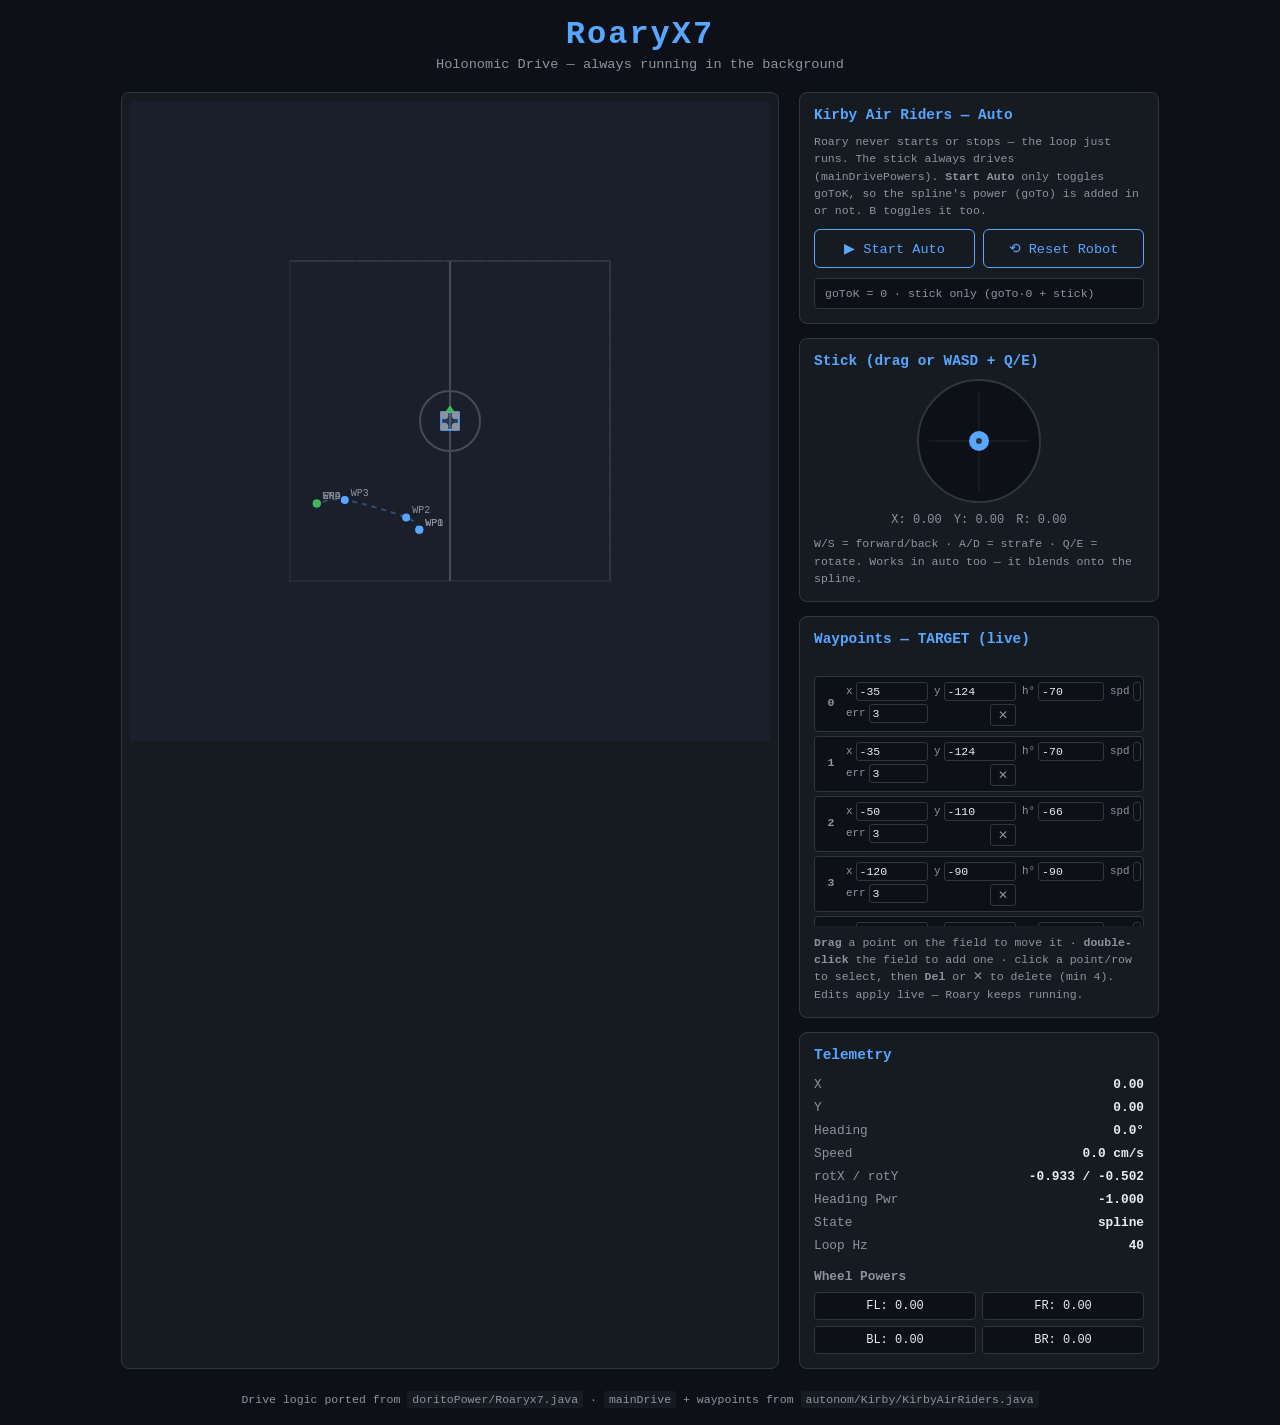
==== web/index.html @ 413849ba "Baseline: web demo before session changes" ====
<!DOCTYPE html>
<html lang="en">
<head>
  <meta charset="UTF-8" />
  <meta name="viewport" content="width=device-width, initial-scale=1.0" />
  <title>RoaryX7 — Holonomic Drive Controller</title>
  <link rel="stylesheet" href="styles.css" />
</head>
<body>
  <div id="app">
    <header>
      <h1>RoaryX7</h1>
      <p class="subtitle">Holonomic Drive — always running in the background</p>
    </header>

    <div id="main">
      <!-- ── Field canvas ── -->
      <div id="canvas-wrap">
        <canvas id="field" width="640" height="640"></canvas>
      </div>

      <!-- ── Controls & telemetry ── -->
      <div id="panel">
        <!-- Auto (goToK) -->
        <div id="auto-controls">
          <h3>Kirby Air Riders — Auto</h3>
          <p class="hint">
            Roary never starts or stops — the loop just runs. The stick always
            drives (<code>mainDrivePowers</code>). <b>Start Auto</b> only toggles
            <code>goToK</code>, so the spline's power (<code>goTo</code>) is added in
            or not. <code>B</code> toggles it too.
          </p>
          <div id="btn-row">
            <button id="btn-start-auto">▶ Start Auto</button>
            <button id="btn-reset">⟲ Reset Robot</button>
          </div>
          <div id="goToK-indicator">goToK = 0 · stick only</div>
        </div>

        <!-- Stick -->
        <div id="teleop-controls">
          <h3>Stick (drag or WASD + Q/E)</h3>
          <div id="joystick-wrap">
            <canvas id="joystick" width="120" height="120"></canvas>
          </div>
          <div id="joy-info">
            <span id="joy-x">X: 0.00</span>
            <span id="joy-y">Y: 0.00</span>
            <span id="joy-r">R: 0.00</span>
          </div>
          <p class="hint">
            W/S = forward/back · A/D = strafe · Q/E = rotate.
            Works in auto too — it blends onto the spline.
          </p>
        </div>

        <!-- Waypoints (TARGET) — live editing -->
        <div id="waypoints">
          <h3>Waypoints — TARGET (live)</h3>
          <div id="wp-msg"></div>
          <div id="wp-list"></div>
          <p class="hint">
            <b>Drag</b> a point on the field to move it · <b>double-click</b> the
            field to add one · click a point/row to select, then
            <b>Del</b> or ✕ to delete (min 4). Edits apply live — Roary keeps running.
          </p>
        </div>

        <!-- Telemetry -->
        <div id="telemetry">
          <h3>Telemetry</h3>
          <table>
            <tr><td>X</td><td id="tel-x">0.00</td></tr>
            <tr><td>Y</td><td id="tel-y">0.00</td></tr>
            <tr><td>Heading</td><td id="tel-h">0.0°</td></tr>
            <tr><td>Speed</td><td id="tel-vel">0.0 cm/s</td></tr>
            <tr><td>rotX / rotY</td><td><span id="tel-rx">0.000</span> / <span id="tel-ry">0.000</span></td></tr>
            <tr><td>Heading Pwr</td><td id="tel-hp">0.000</td></tr>
            <tr><td>State</td><td id="tel-done">—</td></tr>
            <tr><td>Loop Hz</td><td id="tel-hz">0</td></tr>
          </table>

          <h4>Wheel Powers</h4>
          <div id="wheels">
            <div class="wheel" id="wheel-fl">FL: 0.00</div>
            <div class="wheel" id="wheel-fr">FR: 0.00</div>
            <div class="wheel" id="wheel-bl">BL: 0.00</div>
            <div class="wheel" id="wheel-br">BR: 0.00</div>
          </div>
        </div>
      </div>
    </div>

    <footer>
      <p>
        Drive logic ported from <code>doritoPower/Roaryx7.java</code> ·
        <code>mainDrive</code> + waypoints from <code>autonom/Kirby/KirbyAirRiders.java</code>
      </p>
    </footer>
  </div>

  <script src="roaryx7.js"></script>
  <script src="sim.js"></script>
</body>
</html>
---- web/styles.css ----
*, *::before, *::after { box-sizing: border-box; margin: 0; padding: 0; }

:root {
  --bg: #0d1117;
  --surface: #161b22;
  --border: #30363d;
  --text: #e6edf3;
  --text-dim: #8b949e;
  --accent: #58a6ff;
  --accent2: #3fb950;
  --warn: #d29922;
  --danger: #f85149;
}

body {
  background: var(--bg);
  color: var(--text);
  font-family: 'SF Mono', 'Fira Code', 'Consolas', monospace;
  min-height: 100vh;
}

#app {
  max-width: 1200px;
  margin: 0 auto;
  padding: 16px;
}

header {
  text-align: center;
  margin-bottom: 20px;
}

header h1 {
  font-size: 2rem;
  color: var(--accent);
  letter-spacing: 2px;
}

.subtitle {
  color: var(--text-dim);
  font-size: 0.85rem;
  margin-top: 4px;
}

#main {
  display: flex;
  gap: 20px;
  flex-wrap: wrap;
  justify-content: center;
}

/* ── Canvas ── */
#canvas-wrap {
  background: var(--surface);
  border: 1px solid var(--border);
  border-radius: 8px;
  padding: 8px;
  flex-shrink: 0;
}

#field {
  display: block;
  background: #1a1f2b;
  border-radius: 4px;
  touch-action: none; /* reliable pointer-dragging of waypoints */
}

/* ── Panel ── */
#panel {
  flex: 1;
  min-width: 280px;
  max-width: 360px;
  display: flex;
  flex-direction: column;
  gap: 14px;
}

/* Mode switch */
#mode-switch {
  display: flex;
  gap: 6px;
}

.mode-btn {
  flex: 1;
  padding: 8px 12px;
  background: var(--surface);
  border: 1px solid var(--border);
  border-radius: 6px;
  color: var(--text-dim);
  cursor: pointer;
  font-family: inherit;
  font-size: 0.85rem;
  transition: all 0.15s;
}

.mode-btn:hover { border-color: var(--accent); color: var(--text); }
.mode-btn.active {
  background: var(--accent);
  color: #fff;
  border-color: var(--accent);
}

/* Controls */
#teleop-controls, #auto-controls {
  background: var(--surface);
  border: 1px solid var(--border);
  border-radius: 8px;
  padding: 14px;
}

h3 {
  font-size: 0.9rem;
  margin-bottom: 10px;
  color: var(--accent);
}

h4 {
  font-size: 0.8rem;
  margin: 12px 0 6px;
  color: var(--text-dim);
}

#joystick-wrap {
  display: flex;
  justify-content: center;
  margin: 10px 0;
}

#joystick {
  background: #0d1117;
  border: 2px solid var(--border);
  border-radius: 50%;
  cursor: grab;
  touch-action: none;
}

#joy-info {
  display: flex;
  gap: 12px;
  justify-content: center;
  font-size: 0.75rem;
  color: var(--text-dim);
  margin-bottom: 8px;
}

.hint {
  font-size: 0.72rem;
  color: var(--text-dim);
  line-height: 1.5;
}

/* Buttons */
#btn-row {
  display: flex;
  gap: 8px;
  margin-top: 10px;
}

button#btn-start-auto, button#btn-reset {
  flex: 1;
  padding: 10px;
  background: var(--surface);
  border: 1px solid var(--accent);
  border-radius: 6px;
  color: var(--accent);
  cursor: pointer;
  font-family: inherit;
  font-size: 0.85rem;
  transition: all 0.15s;
}

button#btn-start-auto:hover { background: var(--accent); color: #fff; }
button#btn-start-auto.active {
  background: var(--accent2);
  border-color: var(--accent2);
  color: #fff;
}
button#btn-reset:hover { border-color: var(--warn); color: var(--warn); }

/* goToK indicator */
#goToK-indicator {
  margin-top: 10px;
  padding: 8px 10px;
  background: #0d1117;
  border: 1px solid var(--border);
  border-radius: 4px;
  font-size: 0.72rem;
  color: var(--text-dim);
}

#goToK-indicator.on {
  border-color: var(--accent2);
  color: var(--accent2);
}

/* Waypoints */
#waypoints {
  background: var(--surface);
  border: 1px solid var(--border);
  border-radius: 8px;
  padding: 14px;
}

#wp-msg {
  min-height: 1.1em;
  font-size: 0.72rem;
  color: var(--warn);
  margin-bottom: 6px;
  opacity: 0;
  transition: opacity 0.2s;
}

#wp-msg.show { opacity: 1; }

#wp-list {
  display: flex;
  flex-direction: column;
  gap: 4px;
  max-height: 250px;
  overflow-y: auto;
  margin-bottom: 8px;
}

.wp-row {
  display: grid;
  grid-template-columns: 18px 1fr 1fr 1fr 26px;
  grid-template-rows: auto auto;
  gap: 3px 6px;
  align-items: center;
  padding: 5px 7px;
  background: #0d1117;
  border: 1px solid var(--border);
  border-radius: 4px;
  font-size: 0.72rem;
  cursor: pointer;
}

.wp-row:hover { border-color: var(--text-dim); }
.wp-row.selected { border-color: var(--warn); }

.wp-idx {
  grid-row: span 2;
  text-align: center;
  font-weight: bold;
  color: var(--text-dim);
}

.wp-row.selected .wp-idx { color: var(--warn); }

.wp-row label {
  display: flex;
  align-items: center;
  gap: 3px;
  color: var(--text-dim);
  font-size: 0.68rem;
  min-width: 0;
}

.wp-row input {
  width: 100%;
  min-width: 0;
  padding: 2px 3px;
  background: var(--bg);
  border: 1px solid var(--border);
  border-radius: 3px;
  color: var(--text);
  font-family: inherit;
  font-size: 0.72rem;
}

.wp-row input:focus { outline: none; border-color: var(--accent); }

.wp-del {
  grid-row: span 2;
  justify-self: end;
  align-self: center;
  padding: 3px 7px;
  background: transparent;
  border: 1px solid var(--border);
  border-radius: 3px;
  color: var(--text-dim);
  cursor: pointer;
  font-family: inherit;
  font-size: 0.72rem;
}

.wp-del:hover { border-color: var(--danger); color: var(--danger); }

/* Telemetry */
#telemetry {
  background: var(--surface);
  border: 1px solid var(--border);
  border-radius: 8px;
  padding: 14px;
}

#telemetry table {
  width: 100%;
  border-collapse: collapse;
  font-size: 0.8rem;
}

#telemetry td {
  padding: 4px 0;
}

#telemetry td:first-child {
  color: var(--text-dim);
  width: 40%;
}

#telemetry td:last-child {
  text-align: right;
  font-weight: bold;
}

/* Wheels */
#wheels {
  display: grid;
  grid-template-columns: 1fr 1fr;
  gap: 6px;
  margin-top: 8px;
}

.wheel {
  padding: 6px 10px;
  background: #0d1117;
  border: 1px solid var(--border);
  border-radius: 4px;
  font-size: 0.75rem;
  text-align: center;
}

.wheel.pos { border-color: var(--accent2); color: var(--accent2); }
.wheel.neg { border-color: var(--danger); color: var(--danger); }

/* Footer */
footer {
  margin-top: 24px;
  text-align: center;
  color: var(--text-dim);
  font-size: 0.72rem;
}

footer code {
  background: var(--surface);
  padding: 2px 5px;
  border-radius: 3px;
}
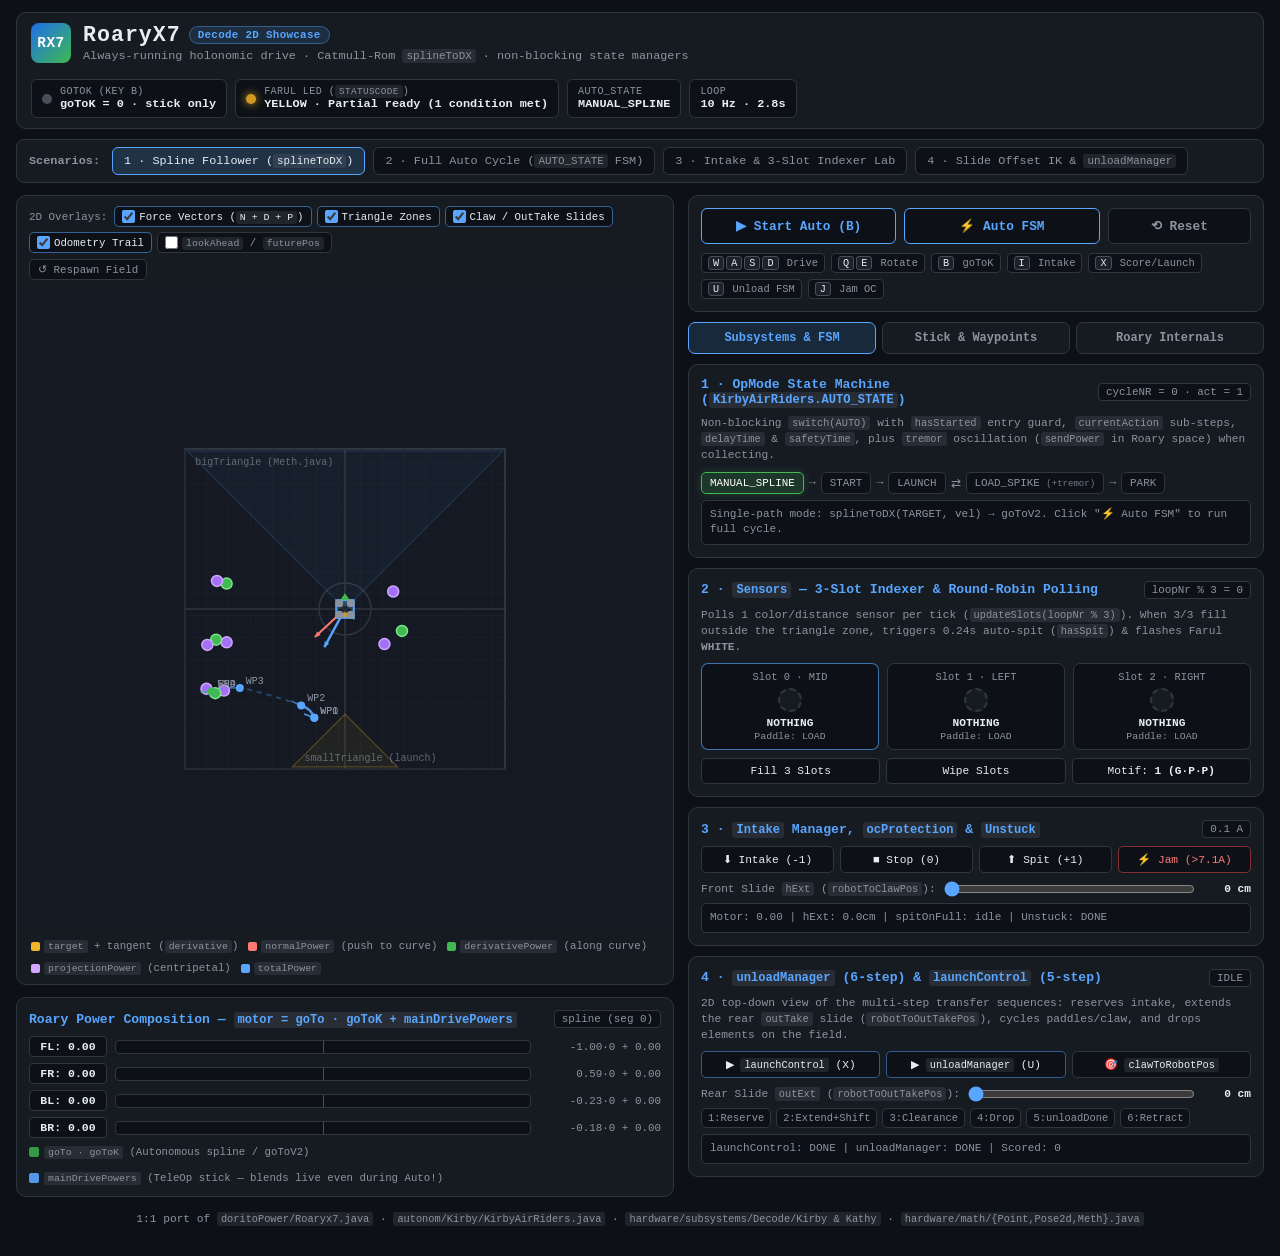
==== commit 1939a767: "Fix 3 open issues + add 2D subsystem/state-management showcase and UI/UX" ====
--- a/web/index.html
+++ b/web/index.html
@@ -3,89 +3,361 @@
 <head>
   <meta charset="UTF-8" />
   <meta name="viewport" content="width=device-width, initial-scale=1.0" />
-  <title>RoaryX7 — Holonomic Drive Controller</title>
+  <title>RoaryX7 — Holonomic Drive &amp; Subsystem Architecture Demo</title>
   <link rel="stylesheet" href="styles.css" />
 </head>
 <body>
   <div id="app">
-    <header>
-      <h1>RoaryX7</h1>
-      <p class="subtitle">Holonomic Drive — always running in the background</p>
+    <header id="topbar">
+      <div class="brand">
+        <div class="logo-badge">RX7</div>
+        <div>
+          <h1>RoaryX7 <span class="tag-pill">Decode 2D Showcase</span></h1>
+          <p class="subtitle">Always-running holonomic drive · Catmull-Rom <code>splineToDX</code> · non-blocking state managers</p>
+        </div>
+      </div>
+
+      <div id="status-strip">
+        <div class="stat-chip" id="chip-gotok">
+          <span class="dot" id="dot-gotok"></span>
+          <div>
+            <div class="chip-label">goToK (Key B)</div>
+            <div class="chip-val" id="goToK-indicator">goToK = 0 · stick only</div>
+          </div>
+        </div>
+        <div class="stat-chip">
+          <span class="dot farul-dot" id="dot-farul"></span>
+          <div>
+            <div class="chip-label">Farul LED (<code>statusCode</code>)</div>
+            <div class="chip-val" id="farul-indicator">RED · Out of zone</div>
+          </div>
+        </div>
+        <div class="stat-chip">
+          <div>
+            <div class="chip-label">AUTO_STATE</div>
+            <div class="chip-val" id="chip-autostate">MANUAL_SPLINE</div>
+          </div>
+        </div>
+        <div class="stat-chip">
+          <div>
+            <div class="chip-label">Loop</div>
+            <div class="chip-val"><span id="tel-hz">60</span> Hz · <span id="tel-runtime">0.0</span>s</div>
+          </div>
+        </div>
+      </div>
     </header>
 
+    <!-- ── Interactive Scenario Presets ── -->
+    <section id="preset-bar">
+      <span class="preset-title">Scenarios:</span>
+      <button class="preset-btn active" data-preset="spline" title="Default KirbyAirRiders 6-point spline path">
+        1 · Spline Follower (<code>splineToDX</code>)
+      </button>
+      <button class="preset-btn" data-preset="full-auto" title="Full KirbyAirRiders AUTO_STATE cycle: START → LAUNCH → LOAD_SPIKE (+tremor) → LAUNCH → PARK">
+        2 · Full Auto Cycle (<code>AUTO_STATE</code> FSM)
+      </button>
+      <button class="preset-btn" data-preset="intake-lab" title="Drive over field artifacts with Intake ON (-1), watch 3-slot round-robin color sensors, spit-on-full &amp; OC jam protection">
+        3 · Intake &amp; 3-Slot Indexer Lab
+      </button>
+      <button class="preset-btn" data-preset="offset-ik" title="Front claw (robotToClawPos) &amp; rear outTake (robotToOutTakePos) slide offset kinematics + 6-step unloadManager">
+        4 · Slide Offset IK &amp; <code>unloadManager</code>
+      </button>
+    </section>
+
     <div id="main">
-      <!-- ── Field canvas ── -->
-      <div id="canvas-wrap">
-        <canvas id="field" width="640" height="640"></canvas>
+      <!-- ── Left column: Field canvas + Layer toggles + Power Equation ── -->
+      <div id="left-col">
+        <div id="canvas-wrap">
+          <div id="canvas-toolbar">
+            <div class="layer-group">
+              <span class="toolbar-label">2D Overlays:</span>
+              <label class="toggle-pill"><input type="checkbox" id="ov-vectors" checked /> <span>Force Vectors (<code>N + D + P</code>)</span></label>
+              <label class="toggle-pill"><input type="checkbox" id="ov-zones" checked /> <span>Triangle Zones</span></label>
+              <label class="toggle-pill"><input type="checkbox" id="ov-offsets" checked /> <span>Claw / OutTake Slides</span></label>
+              <label class="toggle-pill"><input type="checkbox" id="ov-trail" checked /> <span>Odometry Trail</span></label>
+              <label class="toggle-pill"><input type="checkbox" id="ov-lookahead" /> <span><code>lookAhead</code> / <code>futurePos</code></span></label>
+            </div>
+            <button id="btn-clear-trail" class="mini-btn" title="Clear robot trajectory trail &amp; respawn field elements">↺ Respawn Field</button>
+          </div>
+
+          <canvas id="field" width="640" height="640"></canvas>
+
+          <div id="canvas-legend">
+            <span><i class="lg-swatch" style="background:#f0b429"></i><code>target</code> + tangent (<code>derivative</code>)</span>
+            <span><i class="lg-swatch" style="background:#ff7b72"></i><code>normalPower</code> (push to curve)</span>
+            <span><i class="lg-swatch" style="background:#3fb950"></i><code>derivativePower</code> (along curve)</span>
+            <span><i class="lg-swatch" style="background:#d2a8ff"></i><code>projectionPower</code> (centripetal)</span>
+            <span><i class="lg-swatch" style="background:#58a6ff"></i><code>totalPower</code></span>
+          </div>
+        </div>
+
+        <!-- Live Roary Power Composition Bar -->
+        <div id="composition-card" class="card">
+          <div class="card-head">
+            <h3>Roary Power Composition — <code>motor = goTo · goToK + mainDrivePowers</code></h3>
+            <span class="badge" id="comp-state-badge">tel-done</span>
+          </div>
+          <div id="wheel-bars">
+            <div class="wbar-row" data-w="FL">
+              <span class="wbar-name" id="wheel-fl">FL: 0.00</span>
+              <div class="wbar-track">
+                <div class="wbar-center"></div>
+                <div class="wbar-goto" id="wbar-fl-goto"></div>
+                <div class="wbar-stick" id="wbar-fl-stick"></div>
+              </div>
+              <span class="wbar-formula" id="wbar-fl-txt">0.00·0 + 0.00</span>
+            </div>
+            <div class="wbar-row" data-w="FR">
+              <span class="wbar-name" id="wheel-fr">FR: 0.00</span>
+              <div class="wbar-track">
+                <div class="wbar-center"></div>
+                <div class="wbar-goto" id="wbar-fr-goto"></div>
+                <div class="wbar-stick" id="wbar-fr-stick"></div>
+              </div>
+              <span class="wbar-formula" id="wbar-fr-txt">0.00·0 + 0.00</span>
+            </div>
+            <div class="wbar-row" data-w="BL">
+              <span class="wbar-name" id="wheel-bl">BL: 0.00</span>
+              <div class="wbar-track">
+                <div class="wbar-center"></div>
+                <div class="wbar-goto" id="wbar-bl-goto"></div>
+                <div class="wbar-stick" id="wbar-bl-stick"></div>
+              </div>
+              <span class="wbar-formula" id="wbar-bl-txt">0.00·0 + 0.00</span>
+            </div>
+            <div class="wbar-row" data-w="BR">
+              <span class="wbar-name" id="wheel-br">BR: 0.00</span>
+              <div class="wbar-track">
+                <div class="wbar-center"></div>
+                <div class="wbar-goto" id="wbar-br-goto"></div>
+                <div class="wbar-stick" id="wbar-br-stick"></div>
+              </div>
+              <span class="wbar-formula" id="wbar-br-txt">0.00·0 + 0.00</span>
+            </div>
+          </div>
+          <div class="comp-legend">
+            <span><i class="lg-box goto-box"></i><code>goTo · goToK</code> (Autonomous spline / goToV2)</span>
+            <span><i class="lg-box stick-box"></i><code>mainDrivePowers</code> (TeleOp stick — blends live even during Auto!)</span>
+          </div>
+        </div>
       </div>
 
-      <!-- ── Controls & telemetry ── -->
+      <!-- ── Right column: Controls, Tabs (Drive & Waypoints | Subsystems & FSM | Math & Telemetry) ── -->
       <div id="panel">
-        <!-- Auto (goToK) -->
-        <div id="auto-controls">
-          <h3>Kirby Air Riders — Auto</h3>
-          <p class="hint">
-            Roary never starts or stops — the loop just runs. The stick always
-            drives (<code>mainDrivePowers</code>). <b>Start Auto</b> only toggles
-            <code>goToK</code>, so the spline's power (<code>goTo</code>) is added in
-            or not. <code>B</code> toggles it too.
-          </p>
+        <!-- Primary Action Bar (always visible) -->
+        <div id="auto-controls" class="card">
           <div id="btn-row">
-            <button id="btn-start-auto">▶ Start Auto</button>
-            <button id="btn-reset">⟲ Reset Robot</button>
-          </div>
-          <div id="goToK-indicator">goToK = 0 · stick only</div>
-        </div>
-
-        <!-- Stick -->
-        <div id="teleop-controls">
-          <h3>Stick (drag or WASD + Q/E)</h3>
-          <div id="joystick-wrap">
-            <canvas id="joystick" width="120" height="120"></canvas>
-          </div>
-          <div id="joy-info">
-            <span id="joy-x">X: 0.00</span>
-            <span id="joy-y">Y: 0.00</span>
-            <span id="joy-r">R: 0.00</span>
-          </div>
-          <p class="hint">
-            W/S = forward/back · A/D = strafe · Q/E = rotate.
-            Works in auto too — it blends onto the spline.
-          </p>
-        </div>
-
-        <!-- Waypoints (TARGET) — live editing -->
-        <div id="waypoints">
-          <h3>Waypoints — TARGET (live)</h3>
-          <div id="wp-msg"></div>
-          <div id="wp-list"></div>
-          <p class="hint">
-            <b>Drag</b> a point on the field to move it · <b>double-click</b> the
-            field to add one · click a point/row to select, then
-            <b>Del</b> or ✕ to delete (min 4). Edits apply live — Roary keeps running.
-          </p>
-        </div>
-
-        <!-- Telemetry -->
-        <div id="telemetry">
-          <h3>Telemetry</h3>
-          <table>
-            <tr><td>X</td><td id="tel-x">0.00</td></tr>
-            <tr><td>Y</td><td id="tel-y">0.00</td></tr>
-            <tr><td>Heading</td><td id="tel-h">0.0°</td></tr>
-            <tr><td>Speed</td><td id="tel-vel">0.0 cm/s</td></tr>
-            <tr><td>rotX / rotY</td><td><span id="tel-rx">0.000</span> / <span id="tel-ry">0.000</span></td></tr>
-            <tr><td>Heading Pwr</td><td id="tel-hp">0.000</td></tr>
-            <tr><td>State</td><td id="tel-done">—</td></tr>
-            <tr><td>Loop Hz</td><td id="tel-hz">0</td></tr>
-          </table>
-
-          <h4>Wheel Powers</h4>
-          <div id="wheels">
-            <div class="wheel" id="wheel-fl">FL: 0.00</div>
-            <div class="wheel" id="wheel-fr">FR: 0.00</div>
-            <div class="wheel" id="wheel-bl">BL: 0.00</div>
-            <div class="wheel" id="wheel-br">BR: 0.00</div>
+            <button id="btn-start-auto" title="Shortcut: B">▶ Start Auto (B)</button>
+            <button id="btn-full-fsm" title="Run multi-stage AUTO_STATE sequence">⚡ Auto FSM</button>
+            <button id="btn-reset" title="Shortcut: R">⟲ Reset</button>
+          </div>
+          <div id="kbd-bar">
+            <span class="kbd-chip"><kbd>W</kbd><kbd>A</kbd><kbd>S</kbd><kbd>D</kbd> Drive</span>
+            <span class="kbd-chip"><kbd>Q</kbd><kbd>E</kbd> Rotate</span>
+            <span class="kbd-chip"><kbd>B</kbd> goToK</span>
+            <span class="kbd-chip"><kbd>I</kbd> Intake</span>
+            <span class="kbd-chip"><kbd>X</kbd> Score/Launch</span>
+            <span class="kbd-chip"><kbd>U</kbd> Unload FSM</span>
+            <span class="kbd-chip"><kbd>J</kbd> Jam OC</span>
+          </div>
+        </div>
+
+        <!-- Panel Navigation Tabs -->
+        <div id="panel-tabs">
+          <button class="tab-btn active" data-tab="tab-subsystems">Subsystems &amp; FSM</button>
+          <button class="tab-btn" data-tab="tab-drive">Stick &amp; Waypoints</button>
+          <button class="tab-btn" data-tab="tab-telemetry">Roary Internals</button>
+        </div>
+
+        <!-- ── TAB 1: SUBSYSTEM MANAGERS & STATE MACHINES ── -->
+        <div class="tab-pane active" id="tab-subsystems">
+          <!-- OpMode AUTO_STATE machine -->
+          <div class="card">
+            <div class="card-head">
+              <h3>1 · OpMode State Machine (<code>KirbyAirRiders.AUTO_STATE</code>)</h3>
+              <span class="badge" id="fsm-cycle-badge">cycleNR = 0</span>
+            </div>
+            <p class="hint">
+              Non-blocking <code>switch(AUTO)</code> with <code>hasStarted</code> entry guard,
+              <code>currentAction</code> sub-steps, <code>delayTime</code> &amp; <code>safetyTime</code>,
+              plus <code>tremor</code> oscillation (<code>sendPower</code> in Roary space) when collecting.
+            </p>
+            <div class="fsm-flow" id="fsm-auto-nodes">
+              <span class="fsm-node" data-st="IDLE">MANUAL_SPLINE</span>
+              <span class="fsm-arrow">→</span>
+              <span class="fsm-node" data-st="START">START</span>
+              <span class="fsm-arrow">→</span>
+              <span class="fsm-node" data-st="LAUNCH">LAUNCH</span>
+              <span class="fsm-arrow">⇄</span>
+              <span class="fsm-node" data-st="LOAD_SPIKE">LOAD_SPIKE <small>(+tremor)</small></span>
+              <span class="fsm-arrow">→</span>
+              <span class="fsm-node" data-st="PARK">PARK</span>
+            </div>
+            <div class="fsm-detail-bar" id="fsm-auto-detail">
+              Mode: Single-path <code>splineToDX(TARGET, vel)</code> → <code>goToV2</code>. Click <b>⚡ Auto FSM</b> or Scenario 2 for full cycle.
+            </div>
+          </div>
+
+          <!-- Sensors + 3-Slot Indexer Manager -->
+          <div class="card">
+            <div class="card-head">
+              <h3>2 · <code>Sensors</code> — 3-Slot Indexer &amp; Round-Robin Polling</h3>
+              <span class="badge" id="sensor-poll-badge">loopNr % 3 = 0</span>
+            </div>
+            <p class="hint">
+              Polls 1 color/distance sensor per tick (<code>updateSlots(loopNr % 3)</code>).
+              When 3/3 fill outside the triangle zone, triggers 0.24s auto-spit (<code>hasSpit</code>) &amp; flashes Farul <b>WHITE</b>.
+            </p>
+            <div id="slot-cards">
+              <div class="slot-card" id="slot-0">
+                <div class="slot-hdr">Slot 0 · MID</div>
+                <div class="slot-orb" id="slot-orb-0"></div>
+                <div class="slot-val" id="slot-val-0">NOTHING</div>
+                <div class="slot-paddle" id="slot-pad-0">Paddle: LOAD</div>
+              </div>
+              <div class="slot-card" id="slot-1">
+                <div class="slot-hdr">Slot 1 · LEFT</div>
+                <div class="slot-orb" id="slot-orb-1"></div>
+                <div class="slot-val" id="slot-val-1">NOTHING</div>
+                <div class="slot-paddle" id="slot-pad-1">Paddle: LOAD</div>
+              </div>
+              <div class="slot-card" id="slot-2">
+                <div class="slot-hdr">Slot 2 · RIGHT</div>
+                <div class="slot-orb" id="slot-orb-2"></div>
+                <div class="slot-val" id="slot-val-2">NOTHING</div>
+                <div class="slot-paddle" id="slot-pad-2">Paddle: LOAD</div>
+              </div>
+            </div>
+            <div class="sub-btn-row">
+              <button class="sub-btn" id="btn-fill-slots" title="sensors.fillSlotsRobot()">Fill 3 Slots</button>
+              <button class="sub-btn" id="btn-wipe-slots" title="sensors.wipeSlots()">Wipe Slots</button>
+              <button class="sub-btn" id="btn-cycle-motif" title="Motif order for launchControl(additional, motif)">Motif: <b id="motif-val">1 (G·P·P)</b></button>
+            </div>
+          </div>
+
+          <!-- Intake Manager + OC Protection + Unstuck -->
+          <div class="card">
+            <div class="card-head">
+              <h3>3 · <code>Intake</code> Manager, <code>ocProtection</code> &amp; <code>Unstuck</code></h3>
+              <span class="badge" id="intake-amps-badge">0.1 A</span>
+            </div>
+            <div class="sub-btn-row">
+              <button class="sub-btn" id="btn-intake-eat" title="Shortcut: I — setPowerIntakeAuto(-1) ('MINUS MANANCA')">⬇ Intake (-1)</button>
+              <button class="sub-btn" id="btn-intake-stop" title="setPowerIntakeAuto(0)">■ Stop (0)</button>
+              <button class="sub-btn" id="btn-intake-spit" title="setPowerIntakeAuto(+1)">⬆ Spit (+1)</button>
+              <button class="sub-btn warn" id="btn-jam" title="Shortcut: J — Spike current > 7.1A to trigger ocProtection() + Unstuck()">⚡ Jam (&gt;7.1A)</button>
+            </div>
+            <div class="slider-row">
+              <label for="slider-hext">Front Slide <code>hExt</code> (<code>robotToClawPos</code>):</label>
+              <input type="range" id="slider-hext" min="0" max="37" step="1" value="0" />
+              <span class="slider-val" id="val-hext">0 cm</span>
+            </div>
+            <div class="fsm-detail-bar" id="intake-status-bar">
+              Rollers: 0.00 · OC Protection: OK (&lt;7.1A) · Unstuck: IDLE
+            </div>
+          </div>
+
+          <!-- OutTake + UnloadManager + LaunchControl -->
+          <div class="card">
+            <div class="card-head">
+              <h3>4 · <code>unloadManager</code> (6-step) &amp; <code>launchControl</code> (5-step)</h3>
+              <span class="badge" id="outtake-ready-badge">IDLE</span>
+            </div>
+            <p class="hint">
+              2D top-down view of the multi-step transfer sequences: reserves intake, extends the rear
+              <code>outTake</code> slide (<code>robotToOutTakePos</code>), cycles paddles/claw, and drops elements on the field.
+            </p>
+            <div class="sub-btn-row">
+              <button class="sub-btn accent" id="btn-launch-seq" title="Shortcut: X — Run 5-step launchControl(additional, motif)">▶ <code>launchControl</code> (X)</button>
+              <button class="sub-btn accent" id="btn-unload-seq" title="Shortcut: U — Run 6-step unloadManager()">▶ <code>unloadManager</code> (U)</button>
+              <button class="sub-btn" id="btn-snap-claw" title="Use clawToRobotPos() to compute robot target pose for the nearest field element">🎯 <code>clawToRobotPos</code></button>
+            </div>
+            <div class="slider-row">
+              <label for="slider-outext">Rear Slide <code>outExt</code> (<code>robotToOutTakePos</code>):</label>
+              <input type="range" id="slider-outext" min="0" max="18" step="1" value="0" />
+              <span class="slider-val" id="val-outext">0 cm</span>
+            </div>
+            <div class="fsm-flow compact" id="fsm-unload-steps">
+              <span class="fsm-node" data-ustep="1">1:Reserve</span>
+              <span class="fsm-node" data-ustep="2">2:Extend+Shift</span>
+              <span class="fsm-node" data-ustep="3">3:Clearance</span>
+              <span class="fsm-node" data-ustep="4">4:Drop</span>
+              <span class="fsm-node" data-ustep="5">5:unloadDone</span>
+              <span class="fsm-node" data-ustep="6">6:Retract</span>
+            </div>
+            <div class="fsm-detail-bar" id="outtake-status-bar">
+              launchDone: true · unloadDone: true · Bascula: LOAD · Claw: OPEN
+            </div>
+          </div>
+        </div>
+
+        <!-- ── TAB 2: STICK & WAYPOINT EDITOR ── -->
+        <div class="tab-pane" id="tab-drive">
+          <div id="teleop-controls" class="card">
+            <div class="card-head">
+              <h3>Virtual Gamepad Stick (<code>mainDrive</code>)</h3>
+              <span class="badge" id="power-ramp-badge">power = 1.00</span>
+            </div>
+            <div class="joy-layout">
+              <div id="joystick-wrap">
+                <canvas id="joystick" width="120" height="120"></canvas>
+              </div>
+              <div class="joy-meta">
+                <div id="joy-info">
+                  <span id="joy-x">X: 0.00</span>
+                  <span id="joy-y">Y: 0.00</span>
+                  <span id="joy-r">R: 0.00</span>
+                </div>
+                <p class="hint">
+                  Drag stick or use <b>WASD</b> (0.60) + <b>Q/E</b> (0.50).
+                  Above <code>|speed| &gt; 0.89</code> (full stick drag), <code>mainDrive</code> ramps
+                  <code>this.power</code> up to <code>1.70</code>!
+                </p>
+              </div>
+            </div>
+          </div>
+
+          <div id="waypoints" class="card">
+            <div class="card-head">
+              <h3>Waypoints — <code>TARGET</code> (live Catmull-Rom)</h3>
+              <span class="badge" id="wp-count-badge">6 pts</span>
+            </div>
+            <div id="wp-msg"></div>
+            <div id="wp-list"></div>
+            <p class="hint">
+              <b>Drag</b> any waypoint on the field · <b>double-click</b> empty field to insert ·
+              click a row/point + <b>Del</b> or ✕ to delete (min 4). <code>splineToDX</code> re-reads
+              <code>TARGET</code> every tick.
+            </p>
+          </div>
+        </div>
+
+        <!-- ── TAB 3: ROARY INTERNALS & TELEMETRY ── -->
+        <div class="tab-pane" id="tab-telemetry">
+          <div id="telemetry" class="card">
+            <h3><code>splineToDX</code> &amp; <code>goToV2</code> Internals</h3>
+            <table>
+              <tr><td>Robot Pose (X, Y, H)</td><td><span id="tel-x">0.00</span>, <span id="tel-y">0.00</span>, <span id="tel-h">0.0°</span></td></tr>
+              <tr><td>Velocity (<code>vel.radius()</code>)</td><td id="tel-vel">0.0 cm/s</td></tr>
+              <tr><td>Follower Stage</td><td id="tel-done">spline</td></tr>
+              <tr><td>Spline Window <code>i</code> / <code>localT</code> / <code>t</code></td><td id="tel-spline-t">0 / 0.00 / 0.00</td></tr>
+              <tr><td><code>distanceToEnd</code> / <code>BRAKEPLS</code></td><td id="tel-dist-end">0.0 cm / false</td></tr>
+              <tr><td><code>normalPower</code> (push to curve)</td><td id="tel-norm-p">0.000</td></tr>
+              <tr><td><code>derivativePower</code> (tangent)</td><td id="tel-deriv-p">0.000</td></tr>
+              <tr><td><code>projectionPower</code> (centripetal)</td><td id="tel-proj-p">0.000</td></tr>
+              <tr><td><code>powerMixer</code> / <code>breakPower</code></td><td id="tel-mixer">0.000 / 1.000</td></tr>
+              <tr><td><code>rotX</code> / <code>rotY</code> (robot frame)</td><td><span id="tel-rx">0.000</span> / <span id="tel-ry">0.000</span></td></tr>
+              <tr><td><code>headingPower</code> / <code>deltaH</code></td><td><span id="tel-hp">0.000</span> (<span id="tel-dh">0.0°</span>)</td></tr>
+              <tr><td><code>powerCompensator</code> (14V / Vbat)</td><td id="tel-vcomp">1.000 (14.0V)</td></tr>
+              <tr><td>Claw World Pose (<code>robotToClawPos</code>)</td><td id="tel-claw-pose">0.0, 0.0</td></tr>
+              <tr><td>OutTake World Pose (<code>robotToOutTakePos</code>)</td><td id="tel-out-pose">0.0, 0.0</td></tr>
+            </table>
+
+            <div class="slider-row" style="margin-top:10px">
+              <label for="slider-vbat">Simulated Battery <code>Vbat</code>:</label>
+              <input type="range" id="slider-vbat" min="11.0" max="14.2" step="0.1" value="14.0" />
+              <span class="slider-val" id="val-vbat">14.0 V</span>
+            </div>
           </div>
         </div>
       </div>
@@ -93,8 +365,8 @@
 
     <footer>
       <p>
-        Drive logic ported from <code>doritoPower/Roaryx7.java</code> ·
-        <code>mainDrive</code> + waypoints from <code>autonom/Kirby/KirbyAirRiders.java</code>
+        1:1 port of <code>doritoPower/Roaryx7.java</code> · <code>autonom/Kirby/KirbyAirRiders.java</code> ·
+        <code>hardware/subsystems/Decode/Kirby &amp; Kathy</code> · <code>hardware/math/{Point,Pose2d,Meth}.java</code>
       </p>
     </footer>
   </div>
--- a/web/styles.css
+++ b/web/styles.css
@@ -3,13 +3,15 @@
 :root {
   --bg: #0d1117;
   --surface: #161b22;
+  --surface2: #1c222b;
   --border: #30363d;
   --text: #e6edf3;
   --text-dim: #8b949e;
   --accent: #58a6ff;
   --accent2: #3fb950;
-  --warn: #d29922;
+  --warn: #f0b429;
   --danger: #f85149;
+  --purple: #bc8cff;
 }
 
 body {
@@ -20,193 +22,779 @@
 }
 
 #app {
-  max-width: 1200px;
+  max-width: 1320px;
   margin: 0 auto;
-  padding: 16px;
-}
-
-header {
-  text-align: center;
-  margin-bottom: 20px;
+  padding: 12px 16px 20px;
+}
+
+/* ── Topbar ── */
+#topbar {
+  display: flex;
+  align-items: center;
+  justify-content: space-between;
+  gap: 16px;
+  flex-wrap: wrap;
+  padding: 10px 14px;
+  background: var(--surface);
+  border: 1px solid var(--border);
+  border-radius: 10px;
+  margin-bottom: 10px;
+}
+
+.brand {
+  display: flex;
+  align-items: center;
+  gap: 12px;
+}
+
+.logo-badge {
+  width: 40px;
+  height: 40px;
+  border-radius: 8px;
+  background: linear-gradient(135deg, #1f6feb, #3fb950);
+  display: flex;
+  align-items: center;
+  justify-content: center;
+  font-weight: 800;
+  font-size: 0.9rem;
+  color: #fff;
+  letter-spacing: 0.5px;
+  flex-shrink: 0;
 }
 
 header h1 {
-  font-size: 2rem;
+  font-size: 1.35rem;
+  color: var(--text);
+  letter-spacing: 1px;
+  display: flex;
+  align-items: center;
+  gap: 8px;
+}
+
+.tag-pill {
+  font-size: 0.68rem;
+  padding: 2px 8px;
+  border-radius: 999px;
+  background: rgba(88, 166, 255, 0.14);
+  border: 1px solid rgba(88, 166, 255, 0.4);
   color: var(--accent);
-  letter-spacing: 2px;
+  font-weight: 600;
+  letter-spacing: 0.3px;
 }
 
 .subtitle {
   color: var(--text-dim);
-  font-size: 0.85rem;
-  margin-top: 4px;
-}
-
+  font-size: 0.74rem;
+  margin-top: 2px;
+}
+
+#status-strip {
+  display: flex;
+  gap: 8px;
+  flex-wrap: wrap;
+}
+
+.stat-chip {
+  display: flex;
+  align-items: center;
+  gap: 8px;
+  padding: 6px 10px;
+  background: #0d1117;
+  border: 1px solid var(--border);
+  border-radius: 6px;
+}
+
+.stat-chip.on {
+  border-color: var(--accent2);
+  background: rgba(63, 185, 80, 0.08);
+}
+
+.chip-label {
+  font-size: 0.63rem;
+  color: var(--text-dim);
+  text-transform: uppercase;
+  letter-spacing: 0.4px;
+}
+
+.chip-val {
+  font-size: 0.74rem;
+  font-weight: 600;
+  color: var(--text);
+}
+
+.dot {
+  width: 10px;
+  height: 10px;
+  border-radius: 50%;
+  background: #484f58;
+  flex-shrink: 0;
+  box-shadow: 0 0 6px transparent;
+  transition: all 0.15s;
+}
+
+.dot.on {
+  background: var(--accent2);
+  box-shadow: 0 0 8px var(--accent2);
+}
+
+/* ── Preset Bar ── */
+#preset-bar {
+  display: flex;
+  align-items: center;
+  gap: 8px;
+  flex-wrap: wrap;
+  margin-bottom: 12px;
+  padding: 7px 12px;
+  background: var(--surface);
+  border: 1px solid var(--border);
+  border-radius: 8px;
+}
+
+.preset-title {
+  font-size: 0.74rem;
+  color: var(--text-dim);
+  font-weight: 600;
+  margin-right: 4px;
+}
+
+.preset-btn {
+  padding: 6px 11px;
+  background: #0d1117;
+  border: 1px solid var(--border);
+  border-radius: 6px;
+  color: var(--text-dim);
+  cursor: pointer;
+  font-family: inherit;
+  font-size: 0.74rem;
+  transition: all 0.15s;
+}
+
+.preset-btn:hover {
+  border-color: var(--accent);
+  color: var(--text);
+}
+
+.preset-btn.active {
+  background: rgba(88, 166, 255, 0.16);
+  border-color: var(--accent);
+  color: var(--text);
+}
+
+/* ── Main 2-column layout ── */
 #main {
-  display: flex;
-  gap: 20px;
-  flex-wrap: wrap;
-  justify-content: center;
-}
-
-/* ── Canvas ── */
+  display: grid;
+  grid-template-columns: 658px minmax(360px, 1fr);
+  gap: 14px;
+  align-items: start;
+}
+
+@media (max-width: 1080px) {
+  #main {
+    grid-template-columns: 1fr;
+    justify-items: center;
+  }
+  #panel {
+    width: 100%;
+    max-width: 658px;
+  }
+}
+
+#left-col {
+  display: flex;
+  flex-direction: column;
+  gap: 12px;
+}
+
+/* ── Canvas & Toolbar ── */
 #canvas-wrap {
   background: var(--surface);
   border: 1px solid var(--border);
-  border-radius: 8px;
+  border-radius: 10px;
   padding: 8px;
-  flex-shrink: 0;
+}
+
+#canvas-toolbar {
+  display: flex;
+  align-items: center;
+  justify-content: space-between;
+  gap: 6px;
+  flex-wrap: wrap;
+  margin-bottom: 7px;
+  padding: 2px 4px;
+}
+
+.layer-group {
+  display: flex;
+  align-items: center;
+  gap: 5px;
+  flex-wrap: wrap;
+}
+
+.toolbar-label {
+  font-size: 0.68rem;
+  color: var(--text-dim);
+  margin-right: 2px;
+}
+
+.toggle-pill {
+  display: inline-flex;
+  align-items: center;
+  gap: 4px;
+  padding: 3px 7px;
+  background: #0d1117;
+  border: 1px solid var(--border);
+  border-radius: 5px;
+  font-size: 0.67rem;
+  color: var(--text-dim);
+  cursor: pointer;
+  user-select: none;
+}
+
+.toggle-pill input {
+  accent-color: var(--accent);
+  cursor: pointer;
+}
+
+.toggle-pill:has(input:checked) {
+  border-color: rgba(88, 166, 255, 0.55);
+  color: var(--text);
+}
+
+.mini-btn {
+  padding: 3px 8px;
+  background: #0d1117;
+  border: 1px solid var(--border);
+  border-radius: 5px;
+  color: var(--text-dim);
+  font-family: inherit;
+  font-size: 0.68rem;
+  cursor: pointer;
+}
+
+.mini-btn:hover {
+  border-color: var(--accent);
+  color: var(--text);
 }
 
 #field {
   display: block;
-  background: #1a1f2b;
+  background: #141923;
+  border-radius: 6px;
+  touch-action: none;
+}
+
+#canvas-legend {
+  display: flex;
+  flex-wrap: wrap;
+  gap: 10px;
+  margin-top: 7px;
+  padding: 4px 6px 2px;
+  font-size: 0.67rem;
+  color: var(--text-dim);
+}
+
+.lg-swatch {
+  display: inline-block;
+  width: 9px;
+  height: 9px;
+  border-radius: 2px;
+  margin-right: 4px;
+  vertical-align: middle;
+}
+
+/* ── Cards ── */
+.card {
+  background: var(--surface);
+  border: 1px solid var(--border);
+  border-radius: 10px;
+  padding: 12px;
+}
+
+.card-head {
+  display: flex;
+  align-items: center;
+  justify-content: space-between;
+  gap: 8px;
+  margin-bottom: 8px;
+}
+
+h3 {
+  font-size: 0.82rem;
+  color: var(--accent);
+  font-weight: 600;
+}
+
+.badge {
+  font-size: 0.68rem;
+  padding: 2px 7px;
   border-radius: 4px;
-  touch-action: none; /* reliable pointer-dragging of waypoints */
-}
-
-/* ── Panel ── */
+  background: #0d1117;
+  border: 1px solid var(--border);
+  color: var(--text-dim);
+  white-space: nowrap;
+}
+
+.badge.on {
+  border-color: var(--accent2);
+  color: var(--accent2);
+}
+
+.badge.warn {
+  border-color: var(--warn);
+  color: var(--warn);
+}
+
+.badge.danger {
+  border-color: var(--danger);
+  color: var(--danger);
+}
+
+.hint {
+  font-size: 0.7rem;
+  color: var(--text-dim);
+  line-height: 1.45;
+  margin-bottom: 8px;
+}
+
+/* ── Power Composition Card ── */
+#wheel-bars {
+  display: flex;
+  flex-direction: column;
+  gap: 6px;
+}
+
+.wbar-row {
+  display: grid;
+  grid-template-columns: 78px 1fr 122px;
+  gap: 8px;
+  align-items: center;
+  font-size: 0.72rem;
+}
+
+.wbar-name {
+  padding: 3px 6px;
+  background: #0d1117;
+  border: 1px solid var(--border);
+  border-radius: 4px;
+  text-align: center;
+  font-weight: 600;
+}
+
+.wbar-name.pos { border-color: var(--accent2); color: var(--accent2); }
+.wbar-name.neg { border-color: var(--danger); color: var(--danger); }
+
+.wbar-track {
+  position: relative;
+  height: 14px;
+  background: #0d1117;
+  border: 1px solid var(--border);
+  border-radius: 4px;
+  overflow: hidden;
+}
+
+.wbar-center {
+  position: absolute;
+  left: 50%;
+  top: 0;
+  bottom: 0;
+  width: 1px;
+  background: #484f58;
+  z-index: 3;
+}
+
+.wbar-goto, .wbar-stick {
+  position: absolute;
+  top: 1px;
+  bottom: 1px;
+  border-radius: 2px;
+  transition: width 0.04s linear, left 0.04s linear;
+}
+
+.wbar-goto {
+  background: rgba(63, 185, 80, 0.75);
+  z-index: 1;
+}
+
+.wbar-stick {
+  background: rgba(88, 166, 255, 0.85);
+  z-index: 2;
+  top: 3px;
+  bottom: 3px;
+}
+
+.wbar-formula {
+  font-size: 0.68rem;
+  color: var(--text-dim);
+  text-align: right;
+}
+
+.comp-legend {
+  display: flex;
+  gap: 14px;
+  flex-wrap: wrap;
+  margin-top: 8px;
+  font-size: 0.67rem;
+  color: var(--text-dim);
+}
+
+.lg-box {
+  display: inline-block;
+  width: 10px;
+  height: 10px;
+  border-radius: 2px;
+  margin-right: 5px;
+  vertical-align: middle;
+}
+
+.goto-box { background: rgba(63, 185, 80, 0.8); }
+.stick-box { background: rgba(88, 166, 255, 0.9); }
+
+/* ── Right Panel ── */
 #panel {
+  display: flex;
+  flex-direction: column;
+  gap: 10px;
+  min-width: 0;
+}
+
+#btn-row {
+  display: flex;
+  gap: 8px;
+}
+
+#btn-row button {
   flex: 1;
-  min-width: 280px;
-  max-width: 360px;
-  display: flex;
-  flex-direction: column;
-  gap: 14px;
-}
-
-/* Mode switch */
-#mode-switch {
-  display: flex;
-  gap: 6px;
-}
-
-.mode-btn {
-  flex: 1;
-  padding: 8px 12px;
-  background: var(--surface);
-  border: 1px solid var(--border);
-  border-radius: 6px;
-  color: var(--text-dim);
-  cursor: pointer;
-  font-family: inherit;
-  font-size: 0.85rem;
-  transition: all 0.15s;
-}
-
-.mode-btn:hover { border-color: var(--accent); color: var(--text); }
-.mode-btn.active {
-  background: var(--accent);
-  color: #fff;
-  border-color: var(--accent);
-}
-
-/* Controls */
-#teleop-controls, #auto-controls {
-  background: var(--surface);
-  border: 1px solid var(--border);
-  border-radius: 8px;
-  padding: 14px;
-}
-
-h3 {
-  font-size: 0.9rem;
-  margin-bottom: 10px;
-  color: var(--accent);
-}
-
-h4 {
-  font-size: 0.8rem;
-  margin: 12px 0 6px;
-  color: var(--text-dim);
-}
-
-#joystick-wrap {
-  display: flex;
-  justify-content: center;
-  margin: 10px 0;
-}
-
-#joystick {
-  background: #0d1117;
-  border: 2px solid var(--border);
-  border-radius: 50%;
-  cursor: grab;
-  touch-action: none;
-}
-
-#joy-info {
-  display: flex;
-  gap: 12px;
-  justify-content: center;
-  font-size: 0.75rem;
-  color: var(--text-dim);
-  margin-bottom: 8px;
-}
-
-.hint {
-  font-size: 0.72rem;
-  color: var(--text-dim);
-  line-height: 1.5;
-}
-
-/* Buttons */
-#btn-row {
-  display: flex;
-  gap: 8px;
-  margin-top: 10px;
-}
-
-button#btn-start-auto, button#btn-reset {
-  flex: 1;
-  padding: 10px;
-  background: var(--surface);
+  padding: 9px 10px;
+  background: #0d1117;
   border: 1px solid var(--accent);
   border-radius: 6px;
   color: var(--accent);
   cursor: pointer;
   font-family: inherit;
-  font-size: 0.85rem;
+  font-size: 0.8rem;
+  font-weight: 600;
   transition: all 0.15s;
 }
 
-button#btn-start-auto:hover { background: var(--accent); color: #fff; }
-button#btn-start-auto.active {
+#btn-start-auto:hover, #btn-full-fsm:hover {
+  background: var(--accent);
+  color: #fff;
+}
+
+#btn-start-auto.active {
   background: var(--accent2);
   border-color: var(--accent2);
   color: #fff;
 }
-button#btn-reset:hover { border-color: var(--warn); color: var(--warn); }
-
-/* goToK indicator */
-#goToK-indicator {
-  margin-top: 10px;
+
+#btn-full-fsm {
+  border-color: var(--purple);
+  color: var(--purple);
+}
+
+#btn-full-fsm.active {
+  background: var(--purple);
+  border-color: var(--purple);
+  color: #0d1117;
+}
+
+#btn-reset {
+  flex: 0.7 !important;
+  border-color: var(--border) !important;
+  color: var(--text-dim) !important;
+}
+
+#btn-reset:hover {
+  border-color: var(--warn) !important;
+  color: var(--warn) !important;
+}
+
+#kbd-bar {
+  display: flex;
+  flex-wrap: wrap;
+  gap: 6px;
+  margin-top: 9px;
+}
+
+.kbd-chip {
+  font-size: 0.65rem;
+  color: var(--text-dim);
+  background: #0d1117;
+  border: 1px solid var(--border);
+  border-radius: 4px;
+  padding: 2px 6px;
+}
+
+kbd {
+  display: inline-block;
+  padding: 0 4px;
+  margin-right: 2px;
+  font-size: 0.64rem;
+  color: var(--text);
+  background: var(--surface2);
+  border: 1px solid #484f58;
+  border-radius: 3px;
+}
+
+/* ── Panel Tabs ── */
+#panel-tabs {
+  display: flex;
+  gap: 6px;
+}
+
+.tab-btn {
+  flex: 1;
   padding: 8px 10px;
-  background: #0d1117;
-  border: 1px solid var(--border);
-  border-radius: 4px;
+  background: var(--surface);
+  border: 1px solid var(--border);
+  border-radius: 7px;
+  color: var(--text-dim);
+  font-family: inherit;
+  font-size: 0.75rem;
+  font-weight: 600;
+  cursor: pointer;
+  transition: all 0.15s;
+}
+
+.tab-btn:hover {
+  border-color: var(--accent);
+  color: var(--text);
+}
+
+.tab-btn.active {
+  background: rgba(88, 166, 255, 0.16);
+  border-color: var(--accent);
+  color: var(--accent);
+}
+
+.tab-pane {
+  display: none;
+  flex-direction: column;
+  gap: 10px;
+}
+
+.tab-pane.active {
+  display: flex;
+}
+
+/* ── State Machine Nodes ── */
+.fsm-flow {
+  display: flex;
+  align-items: center;
+  gap: 5px;
+  flex-wrap: wrap;
+  margin: 6px 0;
+}
+
+.fsm-flow.compact .fsm-node {
+  padding: 3px 6px;
+  font-size: 0.65rem;
+}
+
+.fsm-node {
+  padding: 4px 8px;
+  background: #0d1117;
+  border: 1px solid var(--border);
+  border-radius: 5px;
+  font-size: 0.68rem;
+  color: var(--text-dim);
+  transition: all 0.15s;
+}
+
+.fsm-node small {
+  opacity: 0.8;
+}
+
+.fsm-node.active {
+  background: rgba(63, 185, 80, 0.18);
+  border-color: var(--accent2);
+  color: #fff;
+  box-shadow: 0 0 8px rgba(63, 185, 80, 0.25);
+}
+
+.fsm-arrow {
+  color: var(--text-dim);
   font-size: 0.72rem;
-  color: var(--text-dim);
-}
-
-#goToK-indicator.on {
+}
+
+.fsm-detail-bar {
+  margin-top: 6px;
+  padding: 6px 8px;
+  background: #0d1117;
+  border: 1px solid var(--border);
+  border-radius: 5px;
+  font-size: 0.69rem;
+  color: var(--text-dim);
+  line-height: 1.4;
+}
+
+/* ── 3-Slot Indexer Cards ── */
+#slot-cards {
+  display: grid;
+  grid-template-columns: repeat(3, 1fr);
+  gap: 8px;
+  margin: 6px 0 8px;
+}
+
+.slot-card {
+  background: #0d1117;
+  border: 1px solid var(--border);
+  border-radius: 7px;
+  padding: 7px;
+  text-align: center;
+  transition: border-color 0.12s;
+}
+
+.slot-card.polled {
+  border-color: rgba(88, 166, 255, 0.65);
+}
+
+.slot-hdr {
+  font-size: 0.65rem;
+  color: var(--text-dim);
+  margin-bottom: 5px;
+}
+
+.slot-orb {
+  width: 24px;
+  height: 24px;
+  border-radius: 50%;
+  margin: 0 auto 5px;
+  background: #161b22;
+  border: 2px dashed #30363d;
+  transition: all 0.15s;
+}
+
+.slot-orb.GREEN {
+  background: #3fb950;
+  border: 2px solid #7ee787;
+  box-shadow: 0 0 10px rgba(63, 185, 80, 0.5);
+}
+
+.slot-orb.PURPLE {
+  background: #a371f7;
+  border: 2px solid #d2a8ff;
+  box-shadow: 0 0 10px rgba(163, 113, 247, 0.5);
+}
+
+.slot-val {
+  font-size: 0.7rem;
+  font-weight: 700;
+}
+
+.slot-paddle {
+  font-size: 0.62rem;
+  color: var(--text-dim);
+  margin-top: 2px;
+}
+
+/* ── Subsystem Buttons & Sliders ── */
+.sub-btn-row {
+  display: flex;
+  gap: 6px;
+  flex-wrap: wrap;
+  margin-top: 6px;
+}
+
+.sub-btn {
+  flex: 1;
+  min-width: 82px;
+  padding: 6px 8px;
+  background: #0d1117;
+  border: 1px solid var(--border);
+  border-radius: 5px;
+  color: var(--text);
+  font-family: inherit;
+  font-size: 0.7rem;
+  cursor: pointer;
+  transition: all 0.12s;
+}
+
+.sub-btn:hover {
+  border-color: var(--accent);
+  color: var(--accent);
+}
+
+.sub-btn.active {
+  background: rgba(63, 185, 80, 0.18);
   border-color: var(--accent2);
   color: var(--accent2);
 }
 
-/* Waypoints */
-#waypoints {
-  background: var(--surface);
-  border: 1px solid var(--border);
-  border-radius: 8px;
-  padding: 14px;
+.sub-btn.accent {
+  border-color: rgba(88, 166, 255, 0.5);
+}
+
+.sub-btn.warn {
+  border-color: rgba(248, 81, 73, 0.5);
+  color: #ff7b72;
+}
+
+.sub-btn.warn:hover {
+  background: rgba(248, 81, 73, 0.16);
+  border-color: var(--danger);
+}
+
+.slider-row {
+  display: flex;
+  align-items: center;
+  gap: 8px;
+  margin-top: 8px;
+  font-size: 0.7rem;
+  color: var(--text-dim);
+}
+
+.slider-row label {
+  flex-shrink: 0;
+}
+
+.slider-row input[type="range"] {
+  flex: 1;
+  accent-color: var(--accent);
+  cursor: pointer;
+}
+
+.slider-val {
+  width: 48px;
+  text-align: right;
+  color: var(--text);
+  font-weight: 600;
+}
+
+/* ── Joystick & Waypoints ── */
+.joy-layout {
+  display: flex;
+  align-items: center;
+  gap: 14px;
+}
+
+.joy-meta {
+  flex: 1;
+}
+
+#joystick {
+  background: #0d1117;
+  border: 2px solid var(--border);
+  border-radius: 50%;
+  cursor: grab;
+  touch-action: none;
+  display: block;
+}
+
+#joy-info {
+  display: flex;
+  gap: 10px;
+  font-size: 0.74rem;
+  color: var(--text);
+  margin-bottom: 6px;
+  font-weight: 600;
 }
 
 #wp-msg {
   min-height: 1.1em;
-  font-size: 0.72rem;
+  font-size: 0.7rem;
   color: var(--warn);
-  margin-bottom: 6px;
+  margin-bottom: 4px;
   opacity: 0;
   transition: opacity 0.2s;
 }
@@ -217,14 +805,14 @@
   display: flex;
   flex-direction: column;
   gap: 4px;
-  max-height: 250px;
+  max-height: 290px;
   overflow-y: auto;
   margin-bottom: 8px;
 }
 
 .wp-row {
   display: grid;
-  grid-template-columns: 18px 1fr 1fr 1fr 26px;
+  grid-template-columns: 20px 1fr 1fr 1fr 26px;
   grid-template-rows: auto auto;
   gap: 3px 6px;
   align-items: center;
@@ -232,7 +820,7 @@
   background: #0d1117;
   border: 1px solid var(--border);
   border-radius: 4px;
-  font-size: 0.72rem;
+  font-size: 0.7rem;
   cursor: pointer;
 }
 
@@ -253,20 +841,20 @@
   align-items: center;
   gap: 3px;
   color: var(--text-dim);
-  font-size: 0.68rem;
+  font-size: 0.66rem;
   min-width: 0;
 }
 
 .wp-row input {
   width: 100%;
   min-width: 0;
-  padding: 2px 3px;
+  padding: 2px 4px;
   background: var(--bg);
   border: 1px solid var(--border);
   border-radius: 3px;
   color: var(--text);
   font-family: inherit;
-  font-size: 0.72rem;
+  font-size: 0.7rem;
 }
 
 .wp-row input:focus { outline: none; border-color: var(--accent); }
@@ -282,69 +870,46 @@
   color: var(--text-dim);
   cursor: pointer;
   font-family: inherit;
-  font-size: 0.72rem;
+  font-size: 0.7rem;
 }
 
 .wp-del:hover { border-color: var(--danger); color: var(--danger); }
 
-/* Telemetry */
-#telemetry {
-  background: var(--surface);
-  border: 1px solid var(--border);
-  border-radius: 8px;
-  padding: 14px;
-}
-
+/* ── Telemetry Table ── */
 #telemetry table {
   width: 100%;
   border-collapse: collapse;
-  font-size: 0.8rem;
+  font-size: 0.73rem;
+}
+
+#telemetry tr {
+  border-bottom: 1px solid rgba(48, 54, 61, 0.45);
 }
 
 #telemetry td {
-  padding: 4px 0;
+  padding: 5px 2px;
 }
 
 #telemetry td:first-child {
   color: var(--text-dim);
-  width: 40%;
 }
 
 #telemetry td:last-child {
   text-align: right;
-  font-weight: bold;
-}
-
-/* Wheels */
-#wheels {
-  display: grid;
-  grid-template-columns: 1fr 1fr;
-  gap: 6px;
-  margin-top: 8px;
-}
-
-.wheel {
-  padding: 6px 10px;
-  background: #0d1117;
-  border: 1px solid var(--border);
-  border-radius: 4px;
-  font-size: 0.75rem;
+  font-weight: 600;
+}
+
+/* ── Footer ── */
+footer {
+  margin-top: 16px;
   text-align: center;
-}
-
-.wheel.pos { border-color: var(--accent2); color: var(--accent2); }
-.wheel.neg { border-color: var(--danger); color: var(--danger); }
-
-/* Footer */
-footer {
-  margin-top: 24px;
-  text-align: center;
-  color: var(--text-dim);
-  font-size: 0.72rem;
-}
-
-footer code {
-  background: var(--surface);
-  padding: 2px 5px;
+  color: var(--text-dim);
+  font-size: 0.7rem;
+}
+
+code {
+  background: rgba(110, 118, 129, 0.2);
+  padding: 1px 4px;
   border-radius: 3px;
-}
+  font-size: 0.92em;
+}
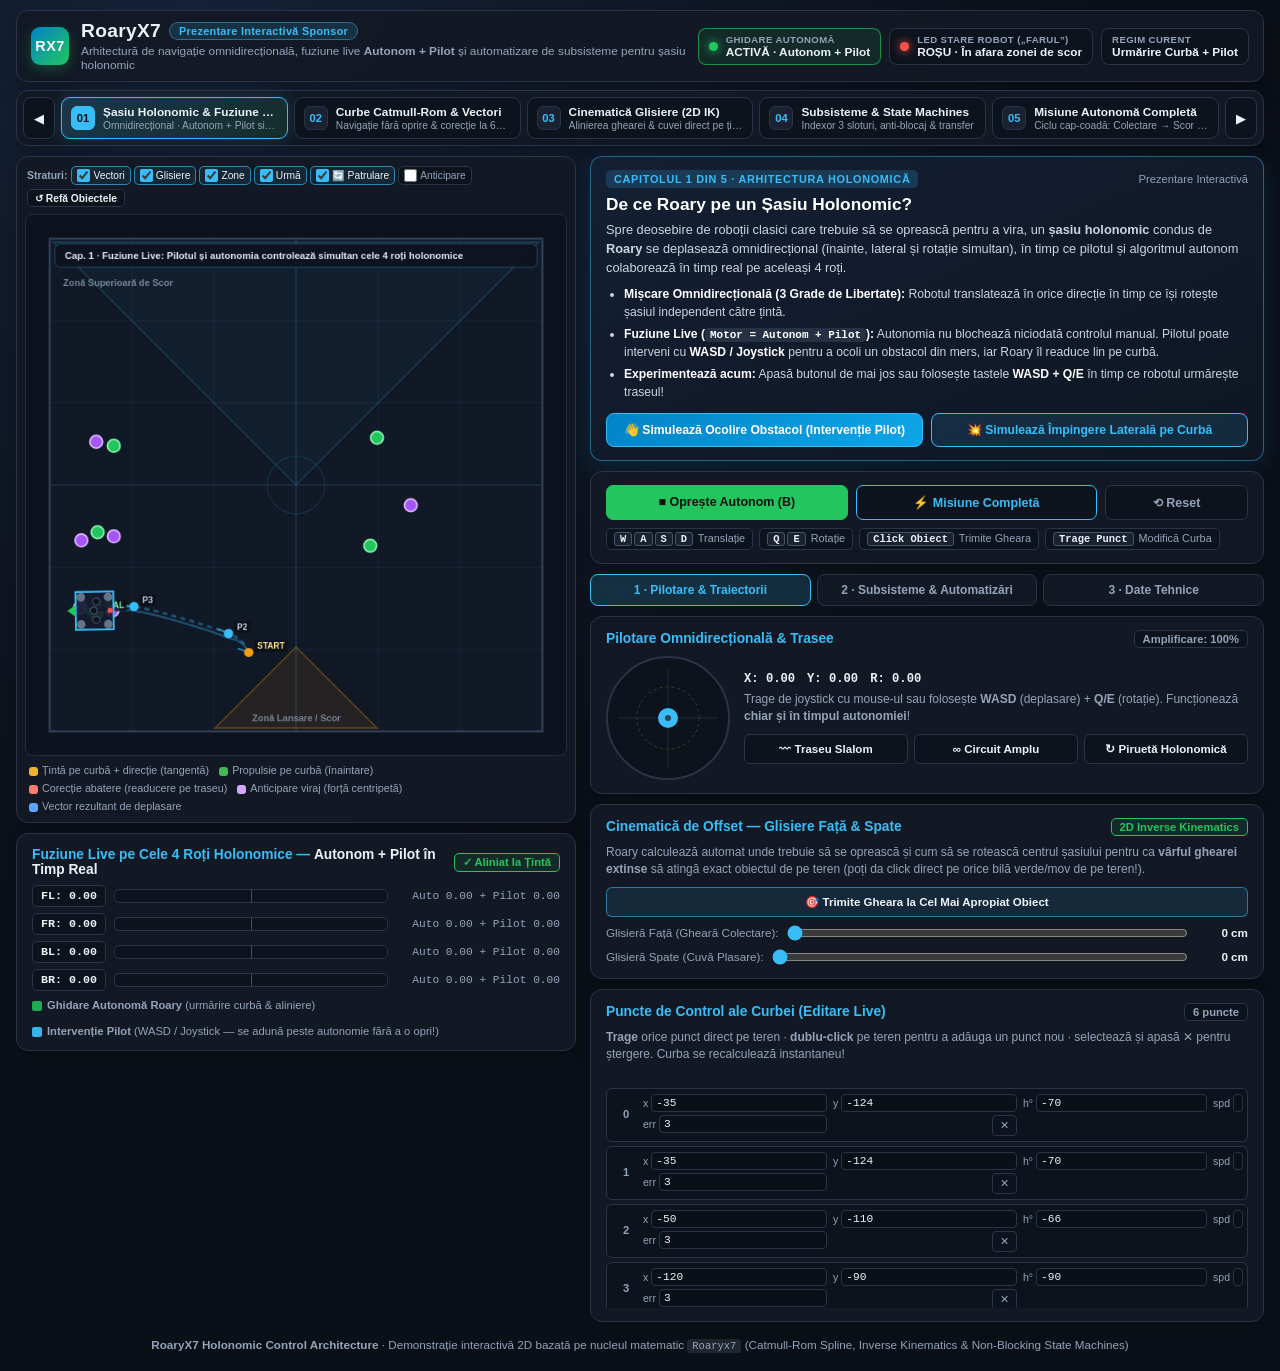
==== commit 78b34d96: "Interactive 5-chapter sponsor showcase for Roary holonomic control" ====
--- a/web/index.html
+++ b/web/index.html
@@ -1,101 +1,127 @@
 <!DOCTYPE html>
-<html lang="en">
+<html lang="ro">
 <head>
   <meta charset="UTF-8" />
   <meta name="viewport" content="width=device-width, initial-scale=1.0" />
-  <title>RoaryX7 — Holonomic Drive &amp; Subsystem Architecture Demo</title>
+  <title>RoaryX7 — Prezentare Interactivă · Sistem de Control pentru Șasiu Holonomic</title>
   <link rel="stylesheet" href="styles.css" />
 </head>
 <body>
   <div id="app">
+    <!-- ── Top Sponsor Presentation Header ── -->
     <header id="topbar">
       <div class="brand">
         <div class="logo-badge">RX7</div>
         <div>
-          <h1>RoaryX7 <span class="tag-pill">Decode 2D Showcase</span></h1>
-          <p class="subtitle">Always-running holonomic drive · Catmull-Rom <code>splineToDX</code> · non-blocking state managers</p>
+          <h1>RoaryX7 <span class="tag-pill">Prezentare Interactivă Sponsor</span></h1>
+          <p class="subtitle">
+            Arhitectură de navigație omnidirecțională, fuziune live <b>Autonom + Pilot</b> și automatizare de subsisteme pentru șasiu holonomic
+          </p>
         </div>
       </div>
 
       <div id="status-strip">
-        <div class="stat-chip" id="chip-gotok">
-          <span class="dot" id="dot-gotok"></span>
+        <div class="stat-chip on" id="chip-gotok" title="Click sau tasta B pentru a comuta ghidarea autonomă">
+          <span class="dot on" id="dot-gotok"></span>
           <div>
-            <div class="chip-label">goToK (Key B)</div>
-            <div class="chip-val" id="goToK-indicator">goToK = 0 · stick only</div>
+            <div class="chip-label">Ghidare Autonomă</div>
+            <div class="chip-val" id="goToK-indicator">ACTIVĂ · Autonom + Pilot</div>
           </div>
         </div>
         <div class="stat-chip">
           <span class="dot farul-dot" id="dot-farul"></span>
           <div>
-            <div class="chip-label">Farul LED (<code>statusCode</code>)</div>
-            <div class="chip-val" id="farul-indicator">RED · Out of zone</div>
+            <div class="chip-label">LED Stare Robot („Farul”)</div>
+            <div class="chip-val" id="farul-indicator">ROȘU · În afara zonei</div>
           </div>
         </div>
         <div class="stat-chip">
           <div>
-            <div class="chip-label">AUTO_STATE</div>
-            <div class="chip-val" id="chip-autostate">MANUAL_SPLINE</div>
-          </div>
-        </div>
-        <div class="stat-chip">
-          <div>
-            <div class="chip-label">Loop</div>
-            <div class="chip-val"><span id="tel-hz">60</span> Hz · <span id="tel-runtime">0.0</span>s</div>
+            <div class="chip-label">Regim Curent</div>
+            <div class="chip-val" id="chip-autostate">Navigație pe Curbă</div>
           </div>
         </div>
       </div>
     </header>
 
-    <!-- ── Interactive Scenario Presets ── -->
-    <section id="preset-bar">
-      <span class="preset-title">Scenarios:</span>
-      <button class="preset-btn active" data-preset="spline" title="Default KirbyAirRiders 6-point spline path">
-        1 · Spline Follower (<code>splineToDX</code>)
-      </button>
-      <button class="preset-btn" data-preset="full-auto" title="Full KirbyAirRiders AUTO_STATE cycle: START → LAUNCH → LOAD_SPIKE (+tremor) → LAUNCH → PARK">
-        2 · Full Auto Cycle (<code>AUTO_STATE</code> FSM)
-      </button>
-      <button class="preset-btn" data-preset="intake-lab" title="Drive over field artifacts with Intake ON (-1), watch 3-slot round-robin color sensors, spit-on-full &amp; OC jam protection">
-        3 · Intake &amp; 3-Slot Indexer Lab
-      </button>
-      <button class="preset-btn" data-preset="offset-ik" title="Front claw (robotToClawPos) &amp; rear outTake (robotToOutTakePos) slide offset kinematics + 6-step unloadManager">
-        4 · Slide Offset IK &amp; <code>unloadManager</code>
-      </button>
+    <!-- ── 5-Chapter Interactive Presentation Stepper ── -->
+    <section id="preset-bar" aria-label="Capitole Prezentare">
+      <button class="nav-step-btn" id="btn-prev-chapter" title="Capitolul anterior">◀</button>
+      <div class="chapter-list">
+        <button class="preset-btn active" data-preset="spline" data-ch="1">
+          <span class="ch-num">01</span>
+          <span class="ch-txt">
+            <strong>Șasiu Holonomic &amp; Fuziune Live</strong>
+            <small>Omnidirecțional · Autonom + Pilot simultan</small>
+          </span>
+        </button>
+        <button class="preset-btn" data-preset="vectors" data-ch="2">
+          <span class="ch-num">02</span>
+          <span class="ch-txt">
+            <strong>Curbe Catmull-Rom &amp; Vectori</strong>
+            <small>Navigație fără oprire &amp; corecție la 60 Hz</small>
+          </span>
+        </button>
+        <button class="preset-btn" data-preset="offset-ik" data-ch="3">
+          <span class="ch-num">03</span>
+          <span class="ch-txt">
+            <strong>Cinematică Glisiere (2D IK)</strong>
+            <small>Alinierea ghearei &amp; cuvei direct pe țintă</small>
+          </span>
+        </button>
+        <button class="preset-btn" data-preset="intake-lab" data-ch="4">
+          <span class="ch-num">04</span>
+          <span class="ch-txt">
+            <strong>Subsisteme &amp; State Machines</strong>
+            <small>Indexor 3 sloturi, anti-blocaj &amp; transfer</small>
+          </span>
+        </button>
+        <button class="preset-btn" data-preset="full-auto" data-ch="5">
+          <span class="ch-num">05</span>
+          <span class="ch-txt">
+            <strong>Misiune Autonomă Completă</strong>
+            <small>Ciclu cap-coadă: Colectare → Scor → Parcare</small>
+          </span>
+        </button>
+      </div>
+      <button class="nav-step-btn" id="btn-next-chapter" title="Capitolul următor">▶</button>
     </section>
 
     <div id="main">
-      <!-- ── Left column: Field canvas + Layer toggles + Power Equation ── -->
+      <!-- ── Left column: Full-scale 2D Arena + Visual Power Fusion ── -->
       <div id="left-col">
         <div id="canvas-wrap">
           <div id="canvas-toolbar">
             <div class="layer-group">
-              <span class="toolbar-label">2D Overlays:</span>
-              <label class="toggle-pill"><input type="checkbox" id="ov-vectors" checked /> <span>Force Vectors (<code>N + D + P</code>)</span></label>
-              <label class="toggle-pill"><input type="checkbox" id="ov-zones" checked /> <span>Triangle Zones</span></label>
-              <label class="toggle-pill"><input type="checkbox" id="ov-offsets" checked /> <span>Claw / OutTake Slides</span></label>
-              <label class="toggle-pill"><input type="checkbox" id="ov-trail" checked /> <span>Odometry Trail</span></label>
-              <label class="toggle-pill"><input type="checkbox" id="ov-lookahead" /> <span><code>lookAhead</code> / <code>futurePos</code></span></label>
-            </div>
-            <button id="btn-clear-trail" class="mini-btn" title="Clear robot trajectory trail &amp; respawn field elements">↺ Respawn Field</button>
-          </div>
-
-          <canvas id="field" width="640" height="640"></canvas>
+              <span class="toolbar-label">Straturi:</span>
+              <label class="toggle-pill"><input type="checkbox" id="ov-vectors" checked /> <span>Vectori</span></label>
+              <label class="toggle-pill"><input type="checkbox" id="ov-offsets" checked /> <span>Glisiere</span></label>
+              <label class="toggle-pill"><input type="checkbox" id="ov-zones" checked /> <span>Zone</span></label>
+              <label class="toggle-pill"><input type="checkbox" id="ov-trail" checked /> <span>Urmă</span></label>
+              <label class="toggle-pill"><input type="checkbox" id="ov-loop" checked /> <span>🔄 Patrulare</span></label>
+              <label class="toggle-pill"><input type="checkbox" id="ov-lookahead" /> <span>Anticipare</span></label>
+            </div>
+            <button id="btn-clear-trail" class="mini-btn" title="Refă elementele de pe teren și șterge urma">↺ Refă Obiectele</button>
+          </div>
+
+          <div class="canvas-stage">
+            <canvas id="field" width="640" height="640"></canvas>
+          </div>
 
           <div id="canvas-legend">
-            <span><i class="lg-swatch" style="background:#f0b429"></i><code>target</code> + tangent (<code>derivative</code>)</span>
-            <span><i class="lg-swatch" style="background:#ff7b72"></i><code>normalPower</code> (push to curve)</span>
-            <span><i class="lg-swatch" style="background:#3fb950"></i><code>derivativePower</code> (along curve)</span>
-            <span><i class="lg-swatch" style="background:#d2a8ff"></i><code>projectionPower</code> (centripetal)</span>
-            <span><i class="lg-swatch" style="background:#58a6ff"></i><code>totalPower</code></span>
-          </div>
-        </div>
-
-        <!-- Live Roary Power Composition Bar -->
+            <span><i class="lg-swatch" style="background:#f0b429"></i>Țintă pe curbă + direcție (tangentă)</span>
+            <span><i class="lg-swatch" style="background:#3fb950"></i>Propulsie pe curbă (înaintare)</span>
+            <span><i class="lg-swatch" style="background:#ff7b72"></i>Corecție abatere (readucere pe traseu)</span>
+            <span><i class="lg-swatch" style="background:#d2a8ff"></i>Anticipare viraj (forță centripetă)</span>
+            <span><i class="lg-swatch" style="background:#58a6ff"></i>Vector rezultant de deplasare</span>
+          </div>
+        </div>
+
+        <!-- Visual Holonomic Wheel Fusion Card -->
         <div id="composition-card" class="card">
           <div class="card-head">
-            <h3>Roary Power Composition — <code>motor = goTo · goToK + mainDrivePowers</code></h3>
-            <span class="badge" id="comp-state-badge">tel-done</span>
+            <h3>Fuziune Live pe Cele 4 Roți Holonomice — <span class="hl-text">Autonom + Pilot în Timp Real</span></h3>
+            <span class="badge" id="comp-state-badge">În mișcare</span>
           </div>
           <div id="wheel-bars">
             <div class="wbar-row" data-w="FL">
@@ -105,7 +131,7 @@
                 <div class="wbar-goto" id="wbar-fl-goto"></div>
                 <div class="wbar-stick" id="wbar-fl-stick"></div>
               </div>
-              <span class="wbar-formula" id="wbar-fl-txt">0.00·0 + 0.00</span>
+              <span class="wbar-formula" id="wbar-fl-txt">Auto 0.00 + Pilot 0.00</span>
             </div>
             <div class="wbar-row" data-w="FR">
               <span class="wbar-name" id="wheel-fr">FR: 0.00</span>
@@ -114,7 +140,7 @@
                 <div class="wbar-goto" id="wbar-fr-goto"></div>
                 <div class="wbar-stick" id="wbar-fr-stick"></div>
               </div>
-              <span class="wbar-formula" id="wbar-fr-txt">0.00·0 + 0.00</span>
+              <span class="wbar-formula" id="wbar-fr-txt">Auto 0.00 + Pilot 0.00</span>
             </div>
             <div class="wbar-row" data-w="BL">
               <span class="wbar-name" id="wheel-bl">BL: 0.00</span>
@@ -123,7 +149,7 @@
                 <div class="wbar-goto" id="wbar-bl-goto"></div>
                 <div class="wbar-stick" id="wbar-bl-stick"></div>
               </div>
-              <span class="wbar-formula" id="wbar-bl-txt">0.00·0 + 0.00</span>
+              <span class="wbar-formula" id="wbar-bl-txt">Auto 0.00 + Pilot 0.00</span>
             </div>
             <div class="wbar-row" data-w="BR">
               <span class="wbar-name" id="wheel-br">BR: 0.00</span>
@@ -132,171 +158,68 @@
                 <div class="wbar-goto" id="wbar-br-goto"></div>
                 <div class="wbar-stick" id="wbar-br-stick"></div>
               </div>
-              <span class="wbar-formula" id="wbar-br-txt">0.00·0 + 0.00</span>
+              <span class="wbar-formula" id="wbar-br-txt">Auto 0.00 + Pilot 0.00</span>
             </div>
           </div>
           <div class="comp-legend">
-            <span><i class="lg-box goto-box"></i><code>goTo · goToK</code> (Autonomous spline / goToV2)</span>
-            <span><i class="lg-box stick-box"></i><code>mainDrivePowers</code> (TeleOp stick — blends live even during Auto!)</span>
+            <span><i class="lg-box goto-box"></i><b>Ghidare Autonomă Roary</b> (urmărire curbă &amp; aliniere)</span>
+            <span><i class="lg-box stick-box"></i><b>Intervenție Pilot</b> (WASD / Joystick — se adună peste autonomie fără a o opri!)</span>
           </div>
         </div>
       </div>
 
-      <!-- ── Right column: Controls, Tabs (Drive & Waypoints | Subsystems & FSM | Math & Telemetry) ── -->
+      <!-- ── Right column: Guided Presentation Card + Interactive Sandbox ── -->
       <div id="panel">
-        <!-- Primary Action Bar (always visible) -->
+        <!-- Chapter Story / Sponsor Pitch Card (updates dynamically per chapter) -->
+        <div id="pitch-card" class="card pitch-highlight">
+          <div class="pitch-top">
+            <span class="pitch-tag" id="pitch-ch-badge">CAPITOLUL 1 DIN 5</span>
+            <span class="pitch-hint">Prezentare Interactivă</span>
+          </div>
+          <h2 id="pitch-title">De ce Roary pe un Șasiu Holonomic?</h2>
+          <p id="pitch-lead">
+            Spre deosebire de roboții clasici care trebuie să se oprească pentru a vira, un <b>șasiu holonomic</b> condus de <b>Roary</b> se deplasează omnidirecțional (înainte, lateral și rotație simultan), în timp ce pilotul și algoritmul autonom colaborează în timp real pe aceleași roți.
+          </p>
+          <ul class="pitch-bullets" id="pitch-bullets">
+            <li><b>Mișcare pe 3 axe simultan:</b> Translație pe orice direcție + orientare independentă a robotului către țintă.</li>
+            <li><b>Fuziune Live (Autonom + Pilot):</b> Pilotul poate ocoli un obstacol din mers (cu WASD sau joystick-ul), iar Roary readuce automat robotul pe traiectoria ideală.</li>
+            <li><b>Interacțiune directă:</b> Trage punctele de pe teren sau apasă butonul de mai jos pentru a vedea ocolirea unui obstacol în timp real!</li>
+          </ul>
+          <div class="pitch-actions" id="pitch-actions">
+            <button class="cta-btn" id="btn-demo-nudge">👋 Simulează Ocolire Obstacol (Impuls Pilot)</button>
+            <button class="cta-btn secondary" id="btn-demo-push">💥 Simulează Împingere Laterală pe Curbă</button>
+          </div>
+        </div>
+
+        <!-- Primary Control Bar -->
         <div id="auto-controls" class="card">
           <div id="btn-row">
-            <button id="btn-start-auto" title="Shortcut: B">▶ Start Auto (B)</button>
-            <button id="btn-full-fsm" title="Run multi-stage AUTO_STATE sequence">⚡ Auto FSM</button>
-            <button id="btn-reset" title="Shortcut: R">⟲ Reset</button>
+            <button id="btn-start-auto" class="active" title="Comută ghidarea autonomă (Tasta B)">■ Oprește Autonom (B)</button>
+            <button id="btn-full-fsm" title="Pornește misiunea autonomă cap-coadă">⚡ Misiune Completă</button>
+            <button id="btn-reset" title="Resetează poziția (Tasta R)">⟲ Reset</button>
           </div>
           <div id="kbd-bar">
-            <span class="kbd-chip"><kbd>W</kbd><kbd>A</kbd><kbd>S</kbd><kbd>D</kbd> Drive</span>
-            <span class="kbd-chip"><kbd>Q</kbd><kbd>E</kbd> Rotate</span>
-            <span class="kbd-chip"><kbd>B</kbd> goToK</span>
-            <span class="kbd-chip"><kbd>I</kbd> Intake</span>
-            <span class="kbd-chip"><kbd>X</kbd> Score/Launch</span>
-            <span class="kbd-chip"><kbd>U</kbd> Unload FSM</span>
-            <span class="kbd-chip"><kbd>J</kbd> Jam OC</span>
-          </div>
-        </div>
-
-        <!-- Panel Navigation Tabs -->
+            <span class="kbd-chip"><kbd>W</kbd><kbd>A</kbd><kbd>S</kbd><kbd>D</kbd> Translație</span>
+            <span class="kbd-chip"><kbd>Q</kbd><kbd>E</kbd> Rotație</span>
+            <span class="kbd-chip"><kbd>Click Obiect</kbd> Trimite Gheara</span>
+            <span class="kbd-chip"><kbd>Trage Punct</kbd> Modifică Curba</span>
+          </div>
+        </div>
+
+        <!-- Interactive Module Selector Tabs -->
         <div id="panel-tabs">
-          <button class="tab-btn active" data-tab="tab-subsystems">Subsystems &amp; FSM</button>
-          <button class="tab-btn" data-tab="tab-drive">Stick &amp; Waypoints</button>
-          <button class="tab-btn" data-tab="tab-telemetry">Roary Internals</button>
-        </div>
-
-        <!-- ── TAB 1: SUBSYSTEM MANAGERS & STATE MACHINES ── -->
-        <div class="tab-pane active" id="tab-subsystems">
-          <!-- OpMode AUTO_STATE machine -->
-          <div class="card">
-            <div class="card-head">
-              <h3>1 · OpMode State Machine (<code>KirbyAirRiders.AUTO_STATE</code>)</h3>
-              <span class="badge" id="fsm-cycle-badge">cycleNR = 0</span>
-            </div>
-            <p class="hint">
-              Non-blocking <code>switch(AUTO)</code> with <code>hasStarted</code> entry guard,
-              <code>currentAction</code> sub-steps, <code>delayTime</code> &amp; <code>safetyTime</code>,
-              plus <code>tremor</code> oscillation (<code>sendPower</code> in Roary space) when collecting.
-            </p>
-            <div class="fsm-flow" id="fsm-auto-nodes">
-              <span class="fsm-node" data-st="IDLE">MANUAL_SPLINE</span>
-              <span class="fsm-arrow">→</span>
-              <span class="fsm-node" data-st="START">START</span>
-              <span class="fsm-arrow">→</span>
-              <span class="fsm-node" data-st="LAUNCH">LAUNCH</span>
-              <span class="fsm-arrow">⇄</span>
-              <span class="fsm-node" data-st="LOAD_SPIKE">LOAD_SPIKE <small>(+tremor)</small></span>
-              <span class="fsm-arrow">→</span>
-              <span class="fsm-node" data-st="PARK">PARK</span>
-            </div>
-            <div class="fsm-detail-bar" id="fsm-auto-detail">
-              Mode: Single-path <code>splineToDX(TARGET, vel)</code> → <code>goToV2</code>. Click <b>⚡ Auto FSM</b> or Scenario 2 for full cycle.
-            </div>
-          </div>
-
-          <!-- Sensors + 3-Slot Indexer Manager -->
-          <div class="card">
-            <div class="card-head">
-              <h3>2 · <code>Sensors</code> — 3-Slot Indexer &amp; Round-Robin Polling</h3>
-              <span class="badge" id="sensor-poll-badge">loopNr % 3 = 0</span>
-            </div>
-            <p class="hint">
-              Polls 1 color/distance sensor per tick (<code>updateSlots(loopNr % 3)</code>).
-              When 3/3 fill outside the triangle zone, triggers 0.24s auto-spit (<code>hasSpit</code>) &amp; flashes Farul <b>WHITE</b>.
-            </p>
-            <div id="slot-cards">
-              <div class="slot-card" id="slot-0">
-                <div class="slot-hdr">Slot 0 · MID</div>
-                <div class="slot-orb" id="slot-orb-0"></div>
-                <div class="slot-val" id="slot-val-0">NOTHING</div>
-                <div class="slot-paddle" id="slot-pad-0">Paddle: LOAD</div>
-              </div>
-              <div class="slot-card" id="slot-1">
-                <div class="slot-hdr">Slot 1 · LEFT</div>
-                <div class="slot-orb" id="slot-orb-1"></div>
-                <div class="slot-val" id="slot-val-1">NOTHING</div>
-                <div class="slot-paddle" id="slot-pad-1">Paddle: LOAD</div>
-              </div>
-              <div class="slot-card" id="slot-2">
-                <div class="slot-hdr">Slot 2 · RIGHT</div>
-                <div class="slot-orb" id="slot-orb-2"></div>
-                <div class="slot-val" id="slot-val-2">NOTHING</div>
-                <div class="slot-paddle" id="slot-pad-2">Paddle: LOAD</div>
-              </div>
-            </div>
-            <div class="sub-btn-row">
-              <button class="sub-btn" id="btn-fill-slots" title="sensors.fillSlotsRobot()">Fill 3 Slots</button>
-              <button class="sub-btn" id="btn-wipe-slots" title="sensors.wipeSlots()">Wipe Slots</button>
-              <button class="sub-btn" id="btn-cycle-motif" title="Motif order for launchControl(additional, motif)">Motif: <b id="motif-val">1 (G·P·P)</b></button>
-            </div>
-          </div>
-
-          <!-- Intake Manager + OC Protection + Unstuck -->
-          <div class="card">
-            <div class="card-head">
-              <h3>3 · <code>Intake</code> Manager, <code>ocProtection</code> &amp; <code>Unstuck</code></h3>
-              <span class="badge" id="intake-amps-badge">0.1 A</span>
-            </div>
-            <div class="sub-btn-row">
-              <button class="sub-btn" id="btn-intake-eat" title="Shortcut: I — setPowerIntakeAuto(-1) ('MINUS MANANCA')">⬇ Intake (-1)</button>
-              <button class="sub-btn" id="btn-intake-stop" title="setPowerIntakeAuto(0)">■ Stop (0)</button>
-              <button class="sub-btn" id="btn-intake-spit" title="setPowerIntakeAuto(+1)">⬆ Spit (+1)</button>
-              <button class="sub-btn warn" id="btn-jam" title="Shortcut: J — Spike current > 7.1A to trigger ocProtection() + Unstuck()">⚡ Jam (&gt;7.1A)</button>
-            </div>
-            <div class="slider-row">
-              <label for="slider-hext">Front Slide <code>hExt</code> (<code>robotToClawPos</code>):</label>
-              <input type="range" id="slider-hext" min="0" max="37" step="1" value="0" />
-              <span class="slider-val" id="val-hext">0 cm</span>
-            </div>
-            <div class="fsm-detail-bar" id="intake-status-bar">
-              Rollers: 0.00 · OC Protection: OK (&lt;7.1A) · Unstuck: IDLE
-            </div>
-          </div>
-
-          <!-- OutTake + UnloadManager + LaunchControl -->
-          <div class="card">
-            <div class="card-head">
-              <h3>4 · <code>unloadManager</code> (6-step) &amp; <code>launchControl</code> (5-step)</h3>
-              <span class="badge" id="outtake-ready-badge">IDLE</span>
-            </div>
-            <p class="hint">
-              2D top-down view of the multi-step transfer sequences: reserves intake, extends the rear
-              <code>outTake</code> slide (<code>robotToOutTakePos</code>), cycles paddles/claw, and drops elements on the field.
-            </p>
-            <div class="sub-btn-row">
-              <button class="sub-btn accent" id="btn-launch-seq" title="Shortcut: X — Run 5-step launchControl(additional, motif)">▶ <code>launchControl</code> (X)</button>
-              <button class="sub-btn accent" id="btn-unload-seq" title="Shortcut: U — Run 6-step unloadManager()">▶ <code>unloadManager</code> (U)</button>
-              <button class="sub-btn" id="btn-snap-claw" title="Use clawToRobotPos() to compute robot target pose for the nearest field element">🎯 <code>clawToRobotPos</code></button>
-            </div>
-            <div class="slider-row">
-              <label for="slider-outext">Rear Slide <code>outExt</code> (<code>robotToOutTakePos</code>):</label>
-              <input type="range" id="slider-outext" min="0" max="18" step="1" value="0" />
-              <span class="slider-val" id="val-outext">0 cm</span>
-            </div>
-            <div class="fsm-flow compact" id="fsm-unload-steps">
-              <span class="fsm-node" data-ustep="1">1:Reserve</span>
-              <span class="fsm-node" data-ustep="2">2:Extend+Shift</span>
-              <span class="fsm-node" data-ustep="3">3:Clearance</span>
-              <span class="fsm-node" data-ustep="4">4:Drop</span>
-              <span class="fsm-node" data-ustep="5">5:unloadDone</span>
-              <span class="fsm-node" data-ustep="6">6:Retract</span>
-            </div>
-            <div class="fsm-detail-bar" id="outtake-status-bar">
-              launchDone: true · unloadDone: true · Bascula: LOAD · Claw: OPEN
-            </div>
-          </div>
-        </div>
-
-        <!-- ── TAB 2: STICK & WAYPOINT EDITOR ── -->
-        <div class="tab-pane" id="tab-drive">
+          <button class="tab-btn active" data-tab="tab-drive">1 · Pilotare &amp; Traiectorii</button>
+          <button class="tab-btn" data-tab="tab-subsystems">2 · Subsisteme &amp; Automatizări</button>
+          <button class="tab-btn" data-tab="tab-telemetry">3 · Date Tehnice</button>
+        </div>
+
+        <!-- ── TAB 1: PILOTARE, TRASEE & CINEMATICĂ GLISIERE ── -->
+        <div class="tab-pane active" id="tab-drive">
+          <!-- Virtual Gamepad + Trajectory Presets -->
           <div id="teleop-controls" class="card">
             <div class="card-head">
-              <h3>Virtual Gamepad Stick (<code>mainDrive</code>)</h3>
-              <span class="badge" id="power-ramp-badge">power = 1.00</span>
+              <h3>Pilotare Omnidirecțională &amp; Trasee</h3>
+              <span class="badge" id="power-ramp-badge">Viteză: 100%</span>
             </div>
             <div class="joy-layout">
               <div id="joystick-wrap">
@@ -309,52 +232,195 @@
                   <span id="joy-r">R: 0.00</span>
                 </div>
                 <p class="hint">
-                  Drag stick or use <b>WASD</b> (0.60) + <b>Q/E</b> (0.50).
-                  Above <code>|speed| &gt; 0.89</code> (full stick drag), <code>mainDrive</code> ramps
-                  <code>this.power</code> up to <code>1.70</code>!
+                  Trage de joystick cu mouse-ul sau folosește <b>WASD</b> (deplasare) + <b>Q/E</b> (rotație).
+                  Funcționează <b>chiar și în timpul autonomiei</b>!
                 </p>
-              </div>
-            </div>
-          </div>
-
+                <div class="sub-btn-row">
+                  <button class="sub-btn" id="btn-path-slalom">〰 Traseu Slalom</button>
+                  <button class="sub-btn" id="btn-path-circuit">∞ Circuit Amplu</button>
+                  <button class="sub-btn" id="btn-path-spin">↻ Piruetă Holonomică</button>
+                </div>
+              </div>
+            </div>
+          </div>
+
+          <!-- Offset Kinematics (Claw & OutTake 2D Slides) -->
+          <div class="card">
+            <div class="card-head">
+              <h3>Cinematică de Offset — Glisiere Față &amp; Spate</h3>
+              <span class="badge on">2D Inverse Kinematics</span>
+            </div>
+            <p class="hint">
+              Roary calculează automat unde trebuie să se oprească și cum să se rotească centrul șasiului pentru ca <b>vârful ghearei extinse</b> să atingă exact obiectul de pe teren (poți da click direct pe orice bilă verde/mov de pe teren!).
+            </p>
+            <div class="sub-btn-row">
+              <button class="sub-btn accent" id="btn-snap-claw">🎯 Trimite Gheara la Cel Mai Apropiat Obiect</button>
+            </div>
+            <div class="slider-row">
+              <label for="slider-hext">Glisieră Față (Gheară Colectare):</label>
+              <input type="range" id="slider-hext" min="0" max="37" step="1" value="14" />
+              <span class="slider-val" id="val-hext">14 cm</span>
+            </div>
+            <div class="slider-row">
+              <label for="slider-outext">Glisieră Spate (Cuvă Plasare):</label>
+              <input type="range" id="slider-outext" min="0" max="18" step="1" value="0" />
+              <span class="slider-val" id="val-outext">0 cm</span>
+            </div>
+          </div>
+
+          <!-- Collapsible / Clean Waypoint Editor -->
           <div id="waypoints" class="card">
             <div class="card-head">
-              <h3>Waypoints — <code>TARGET</code> (live Catmull-Rom)</h3>
-              <span class="badge" id="wp-count-badge">6 pts</span>
-            </div>
+              <h3>Puncte de Control ale Curbei (Editare Live)</h3>
+              <span class="badge" id="wp-count-badge">6 puncte</span>
+            </div>
+            <p class="hint">
+              <b>Trage</b> orice punct direct pe teren · <b>dublu-click</b> pe teren pentru a adăuga un punct nou · selectează și apasă ✕ pentru ștergere. Curba se recalculează instantaneu!
+            </p>
             <div id="wp-msg"></div>
             <div id="wp-list"></div>
-            <p class="hint">
-              <b>Drag</b> any waypoint on the field · <b>double-click</b> empty field to insert ·
-              click a row/point + <b>Del</b> or ✕ to delete (min 4). <code>splineToDX</code> re-reads
-              <code>TARGET</code> every tick.
-            </p>
-          </div>
-        </div>
-
-        <!-- ── TAB 3: ROARY INTERNALS & TELEMETRY ── -->
+          </div>
+        </div>
+
+        <!-- ── TAB 2: SUBSYSTEM MANAGERS & STATE MACHINES ── -->
+        <div class="tab-pane" id="tab-subsystems">
+          <!-- 1. Full Auto Mission State Machine -->
+          <div class="card">
+            <div class="card-head">
+              <h3>1 · Ciclu Autonom Multi-Etapă (State Machine)</h3>
+              <span class="badge" id="fsm-cycle-badge">Pregătit</span>
+            </div>
+            <p class="hint">
+              Automat cu stări <b>non-blocking</b>: robotul își coordonează singur navigația pe curbă, pornirea colectorului în afara zonelor protejate, oscilația de preluare (<i>tremor</i>), scorul și parcarea.
+            </p>
+            <div class="fsm-flow" id="fsm-auto-nodes">
+              <span class="fsm-node active" data-st="IDLE">TRASEU LIBER</span>
+              <span class="fsm-arrow">→</span>
+              <span class="fsm-node" data-st="START">START</span>
+              <span class="fsm-arrow">→</span>
+              <span class="fsm-node" data-st="LAUNCH">SCOR ZONĂ</span>
+              <span class="fsm-arrow">⇄</span>
+              <span class="fsm-node" data-st="LOAD_SPIKE">COLECTARE <small>(+tremor)</small></span>
+              <span class="fsm-arrow">→</span>
+              <span class="fsm-node" data-st="PARK">PARCARE</span>
+            </div>
+            <div class="fsm-detail-bar" id="fsm-auto-detail">
+              Mod curent: Urmărire continuă a curbei. Apasă „⚡ Misiune Completă” pentru ciclul complet de meci.
+            </div>
+          </div>
+
+          <!-- 2. 3-Slot Sensor Magazine -->
+          <div class="card">
+            <div class="card-head">
+              <h3>2 · Magazie Inteligentă cu 3 Sloturi &amp; Senzori Culoare</h3>
+              <span class="badge" id="sensor-poll-badge">Senzor activ: #1</span>
+            </div>
+            <p class="hint">
+              Interoghează ciclic senzorii optici și sortează elementele (<b>Verde</b> / <b>Mov</b>) în cele 3 compartimente vizibile și pe șasiul 2D. Când magazia se umple (3/3), respinge automat surplusul și aprinde LED-ul <b>ALB</b>.
+            </p>
+            <div id="slot-cards">
+              <div class="slot-card" id="slot-0">
+                <div class="slot-hdr">Slot Central</div>
+                <div class="slot-orb" id="slot-orb-0"></div>
+                <div class="slot-val" id="slot-val-0">GOL</div>
+                <div class="slot-paddle" id="slot-pad-0">Paletă: ÎNCĂRCARE</div>
+              </div>
+              <div class="slot-card" id="slot-1">
+                <div class="slot-hdr">Slot Stânga</div>
+                <div class="slot-orb" id="slot-orb-1"></div>
+                <div class="slot-val" id="slot-val-1">GOL</div>
+                <div class="slot-paddle" id="slot-pad-1">Paletă: ÎNCĂRCARE</div>
+              </div>
+              <div class="slot-card" id="slot-2">
+                <div class="slot-hdr">Slot Dreapta</div>
+                <div class="slot-orb" id="slot-orb-2"></div>
+                <div class="slot-val" id="slot-val-2">GOL</div>
+                <div class="slot-paddle" id="slot-pad-2">Paletă: ÎNCĂRCARE</div>
+              </div>
+            </div>
+            <div class="sub-btn-row">
+              <button class="sub-btn" id="btn-fill-slots">＋ Încarcă 3 Elemente</button>
+              <button class="sub-btn" id="btn-wipe-slots">✕ Golește Magazia</button>
+              <button class="sub-btn" id="btn-cycle-motif">Ordine Motiv: <b id="motif-val">1 (V·M·M)</b></button>
+            </div>
+          </div>
+
+          <!-- 3. Intake Manager & Overcurrent Auto-Unstuck -->
+          <div class="card">
+            <div class="card-head">
+              <h3>3 · Colector Activ &amp; Protecție Automată la Blocaj</h3>
+              <span class="badge" id="intake-amps-badge">0.1 A</span>
+            </div>
+            <p class="hint">
+              Dacă un obiect se blochează și curentul depășește <b>7.1 A</b>, Roary inversează instantaneu rolele și execută o secvență automată în 4 pași de deblocare a paletelor interne, fără intervenția pilotului.
+            </p>
+            <div class="sub-btn-row">
+              <button class="sub-btn" id="btn-intake-eat">⬇ Colectează (Activ)</button>
+              <button class="sub-btn" id="btn-intake-stop">■ Oprește Rolele</button>
+              <button class="sub-btn" id="btn-intake-spit">⬆ Evacuează</button>
+              <button class="sub-btn warn" id="btn-jam">⚡ Simulează Blocaj (&gt;7.1A)</button>
+            </div>
+            <div class="fsm-detail-bar" id="intake-status-bar">
+              Colector în așteptare · Protecție supracurent: NORMAL (&lt;7.1A)
+            </div>
+          </div>
+
+          <!-- 4. 6-Step Transfer & Scoring Sequence -->
+          <div class="card">
+            <div class="card-head">
+              <h3>4 · Automat de Transfer &amp; Plasare în 6 Pași</h3>
+              <span class="badge" id="outtake-ready-badge">PREGĂTIT</span>
+            </div>
+            <p class="hint">
+              Secvență sincronizată non-blocking: retrage glisiera față, extinde glisiera spate, acționează paletele în ordinea motivului și plasează elementele pe teren.
+            </p>
+            <div class="sub-btn-row">
+              <button class="sub-btn accent" id="btn-unload-seq">📦 Execută Transfer &amp; Plasare (6 Pași)</button>
+              <button class="sub-btn accent" id="btn-launch-seq">🎯 Plasează în Ordinea Motivului</button>
+            </div>
+            <div class="fsm-flow compact" id="fsm-unload-steps">
+              <span class="fsm-node" data-ustep="1">1:Rezervare</span>
+              <span class="fsm-node" data-ustep="2">2:Extindere</span>
+              <span class="fsm-node" data-ustep="3">3:Transfer</span>
+              <span class="fsm-node" data-ustep="4">4:Plasare</span>
+              <span class="fsm-node" data-ustep="5">5:Confirmare</span>
+              <span class="fsm-node" data-ustep="6">6:Retragere</span>
+            </div>
+            <div class="fsm-detail-bar" id="outtake-status-bar">
+              Stare secvență: Pregătit · Elemente plasate pe teren: 0
+            </div>
+          </div>
+        </div>
+
+        <!-- ── TAB 3: DATE TEHNICE (Pentru Ingineri / Verificare) ── -->
         <div class="tab-pane" id="tab-telemetry">
           <div id="telemetry" class="card">
-            <h3><code>splineToDX</code> &amp; <code>goToV2</code> Internals</h3>
+            <div class="card-head">
+              <h3>Parametri Fizici &amp; Telemetrie Internă RoaryX7</h3>
+              <span class="badge"><span id="tel-hz">60</span> Hz · <span id="tel-runtime">0.0</span>s</span>
+            </div>
+            <p class="hint">
+              Valori interne calculate la 60 Hz de portarea 1:1 a controlerului <code>Roaryx7.java</code>.
+            </p>
             <table>
-              <tr><td>Robot Pose (X, Y, H)</td><td><span id="tel-x">0.00</span>, <span id="tel-y">0.00</span>, <span id="tel-h">0.0°</span></td></tr>
-              <tr><td>Velocity (<code>vel.radius()</code>)</td><td id="tel-vel">0.0 cm/s</td></tr>
-              <tr><td>Follower Stage</td><td id="tel-done">spline</td></tr>
-              <tr><td>Spline Window <code>i</code> / <code>localT</code> / <code>t</code></td><td id="tel-spline-t">0 / 0.00 / 0.00</td></tr>
-              <tr><td><code>distanceToEnd</code> / <code>BRAKEPLS</code></td><td id="tel-dist-end">0.0 cm / false</td></tr>
-              <tr><td><code>normalPower</code> (push to curve)</td><td id="tel-norm-p">0.000</td></tr>
-              <tr><td><code>derivativePower</code> (tangent)</td><td id="tel-deriv-p">0.000</td></tr>
-              <tr><td><code>projectionPower</code> (centripetal)</td><td id="tel-proj-p">0.000</td></tr>
-              <tr><td><code>powerMixer</code> / <code>breakPower</code></td><td id="tel-mixer">0.000 / 1.000</td></tr>
-              <tr><td><code>rotX</code> / <code>rotY</code> (robot frame)</td><td><span id="tel-rx">0.000</span> / <span id="tel-ry">0.000</span></td></tr>
-              <tr><td><code>headingPower</code> / <code>deltaH</code></td><td><span id="tel-hp">0.000</span> (<span id="tel-dh">0.0°</span>)</td></tr>
-              <tr><td><code>powerCompensator</code> (14V / Vbat)</td><td id="tel-vcomp">1.000 (14.0V)</td></tr>
-              <tr><td>Claw World Pose (<code>robotToClawPos</code>)</td><td id="tel-claw-pose">0.0, 0.0</td></tr>
-              <tr><td>OutTake World Pose (<code>robotToOutTakePos</code>)</td><td id="tel-out-pose">0.0, 0.0</td></tr>
+              <tr><td>Poziție Robot (X, Y, Orientare)</td><td><span id="tel-x">0.00</span> cm, <span id="tel-y">0.00</span> cm, <span id="tel-h">0.0°</span></td></tr>
+              <tr><td>Viteză Șasiu</td><td id="tel-vel">0.0 cm/s</td></tr>
+              <tr><td>Stare Urmăritor</td><td id="tel-done">spline</td></tr>
+              <tr><td>Fereastră Spline <code>i / localT / t</code></td><td id="tel-spline-t">0 / 0.00 / 0.00</td></tr>
+              <tr><td>Distanță până la Final / Frânare</td><td id="tel-dist-end">0.0 cm / false</td></tr>
+              <tr><td>Vector Normal (Corecție pe curbă)</td><td id="tel-norm-p">0.000</td></tr>
+              <tr><td>Vector Tangent (Propulsie pe curbă)</td><td id="tel-deriv-p">0.000</td></tr>
+              <tr><td>Vector Centripet (Anticipare viraj)</td><td id="tel-proj-p">0.000</td></tr>
+              <tr><td>Mixer Viteză / Factor Frânare</td><td id="tel-mixer">0.000 / 1.000</td></tr>
+              <tr><td>Comandă Cadru Robot (<code>rotX / rotY</code>)</td><td><span id="tel-rx">0.000</span> / <span id="tel-ry">0.000</span></td></tr>
+              <tr><td>Corecție Orientare (<code>headingPower</code>)</td><td><span id="tel-hp">0.000</span> (<span id="tel-dh">0.0°</span>)</td></tr>
+              <tr><td>Compensare Tensiune Baterie</td><td id="tel-vcomp">1.000 (14.0V)</td></tr>
+              <tr><td>Coordonate Vârf Gheară Față</td><td id="tel-claw-pose">0.0, 0.0</td></tr>
+              <tr><td>Coordonate Cuvă Spate</td><td id="tel-out-pose">0.0, 0.0</td></tr>
             </table>
 
             <div class="slider-row" style="margin-top:10px">
-              <label for="slider-vbat">Simulated Battery <code>Vbat</code>:</label>
+              <label for="slider-vbat">Simulare Tensiune Baterie (Compensare Automată):</label>
               <input type="range" id="slider-vbat" min="11.0" max="14.2" step="0.1" value="14.0" />
               <span class="slider-val" id="val-vbat">14.0 V</span>
             </div>
@@ -365,8 +431,7 @@
 
     <footer>
       <p>
-        1:1 port of <code>doritoPower/Roaryx7.java</code> · <code>autonom/Kirby/KirbyAirRiders.java</code> ·
-        <code>hardware/subsystems/Decode/Kirby &amp; Kathy</code> · <code>hardware/math/{Point,Pose2d,Meth}.java</code>
+        <b>RoaryX7 Holonomic Control Architecture</b> · Demonstrație interactivă 2D bazată pe nucleul matematic <code>Roaryx7</code> (Catmull-Rom Spline, Inverse Kinematics &amp; Non-Blocking State Machines)
       </p>
     </footer>
   </div>
--- a/web/styles.css
+++ b/web/styles.css
@@ -1,30 +1,30 @@
 *, *::before, *::after { box-sizing: border-box; margin: 0; padding: 0; }
 
 :root {
-  --bg: #0d1117;
-  --surface: #161b22;
-  --surface2: #1c222b;
-  --border: #30363d;
-  --text: #e6edf3;
-  --text-dim: #8b949e;
-  --accent: #58a6ff;
-  --accent2: #3fb950;
-  --warn: #f0b429;
-  --danger: #f85149;
-  --purple: #bc8cff;
+  --bg: #0b0f17;
+  --surface: #131924;
+  --surface2: #1a2232;
+  --border: #2a3446;
+  --text: #edf2f7;
+  --text-dim: #94a3b8;
+  --accent: #38bdf8;
+  --accent2: #22c55e;
+  --warn: #f59e0b;
+  --danger: #ef4444;
+  --purple: #a855f7;
 }
 
 body {
-  background: var(--bg);
-  color: var(--text);
-  font-family: 'SF Mono', 'Fira Code', 'Consolas', monospace;
+  background: radial-gradient(circle at 15% 0%, #152238 0%, var(--bg) 55%);
+  color: var(--text);
+  font-family: -apple-system, BlinkMacSystemFont, 'Inter', 'Segoe UI', Roboto, sans-serif;
   min-height: 100vh;
 }
 
 #app {
-  max-width: 1320px;
+  max-width: 1380px;
   margin: 0 auto;
-  padding: 12px 16px 20px;
+  padding: 10px 16px 20px;
 }
 
 /* ── Topbar ── */
@@ -32,26 +32,29 @@
   display: flex;
   align-items: center;
   justify-content: space-between;
-  gap: 16px;
+  gap: 12px;
   flex-wrap: wrap;
-  padding: 10px 14px;
-  background: var(--surface);
-  border: 1px solid var(--border);
-  border-radius: 10px;
-  margin-bottom: 10px;
+  padding: 9px 14px;
+  background: rgba(19, 25, 36, 0.92);
+  border: 1px solid var(--border);
+  border-radius: 12px;
+  margin-bottom: 8px;
+  box-shadow: 0 8px 24px rgba(0, 0, 0, 0.25);
 }
 
 .brand {
   display: flex;
   align-items: center;
   gap: 12px;
+  flex: 1;
+  min-width: 280px;
 }
 
 .logo-badge {
-  width: 40px;
-  height: 40px;
-  border-radius: 8px;
-  background: linear-gradient(135deg, #1f6feb, #3fb950);
+  width: 38px;
+  height: 38px;
+  border-radius: 9px;
+  background: linear-gradient(135deg, #0284c7, #22c55e);
   display: flex;
   align-items: center;
   justify-content: center;
@@ -60,12 +63,14 @@
   color: #fff;
   letter-spacing: 0.5px;
   flex-shrink: 0;
+  box-shadow: 0 4px 12px rgba(34, 197, 94, 0.28);
 }
 
 header h1 {
-  font-size: 1.35rem;
-  color: var(--text);
-  letter-spacing: 1px;
+  font-size: 1.2rem;
+  font-weight: 800;
+  color: var(--text);
+  letter-spacing: 0.3px;
   display: flex;
   align-items: center;
   gap: 8px;
@@ -73,12 +78,12 @@
 
 .tag-pill {
   font-size: 0.68rem;
-  padding: 2px 8px;
+  padding: 2px 9px;
   border-radius: 999px;
-  background: rgba(88, 166, 255, 0.14);
-  border: 1px solid rgba(88, 166, 255, 0.4);
+  background: rgba(56, 189, 248, 0.14);
+  border: 1px solid rgba(56, 189, 248, 0.45);
   color: var(--accent);
-  font-weight: 600;
+  font-weight: 700;
   letter-spacing: 0.3px;
 }
 
@@ -98,33 +103,36 @@
   display: flex;
   align-items: center;
   gap: 8px;
-  padding: 6px 10px;
-  background: #0d1117;
-  border: 1px solid var(--border);
-  border-radius: 6px;
+  padding: 5px 10px;
+  background: #0d131d;
+  border: 1px solid var(--border);
+  border-radius: 8px;
+  cursor: pointer;
+  transition: all 0.15s;
 }
 
 .stat-chip.on {
-  border-color: var(--accent2);
-  background: rgba(63, 185, 80, 0.08);
+  border-color: rgba(34, 197, 94, 0.65);
+  background: rgba(34, 197, 94, 0.1);
 }
 
 .chip-label {
-  font-size: 0.63rem;
+  font-size: 0.6rem;
   color: var(--text-dim);
   text-transform: uppercase;
   letter-spacing: 0.4px;
+  font-weight: 600;
 }
 
 .chip-val {
   font-size: 0.74rem;
-  font-weight: 600;
+  font-weight: 700;
   color: var(--text);
 }
 
 .dot {
-  width: 10px;
-  height: 10px;
+  width: 9px;
+  height: 9px;
   border-radius: 50%;
   background: #484f58;
   flex-shrink: 0;
@@ -134,120 +142,200 @@
 
 .dot.on {
   background: var(--accent2);
-  box-shadow: 0 0 8px var(--accent2);
-}
-
-/* ── Preset Bar ── */
+  box-shadow: 0 0 10px var(--accent2);
+}
+
+/* ── 5-Chapter Interactive Presentation Bar ── */
 #preset-bar {
   display: flex;
+  align-items: stretch;
+  gap: 6px;
+  margin-bottom: 10px;
+  padding: 6px;
+  background: var(--surface);
+  border: 1px solid var(--border);
+  border-radius: 12px;
+  box-shadow: 0 6px 18px rgba(0, 0, 0, 0.2);
+}
+
+.nav-step-btn {
+  width: 32px;
+  border-radius: 8px;
+  border: 1px solid var(--border);
+  background: #0d131d;
+  color: var(--text);
+  font-size: 0.8rem;
+  cursor: pointer;
+  flex-shrink: 0;
+  transition: all 0.15s;
+}
+
+.nav-step-btn:hover {
+  border-color: var(--accent);
+  background: rgba(56, 189, 248, 0.14);
+  color: var(--accent);
+}
+
+.chapter-list {
+  display: grid;
+  grid-template-columns: repeat(5, minmax(0, 1fr));
+  gap: 6px;
+  flex: 1;
+  min-width: 0;
+}
+
+@media (max-width: 1120px) {
+  .chapter-list {
+    grid-template-columns: repeat(2, minmax(0, 1fr));
+  }
+}
+
+.preset-btn {
+  display: flex;
   align-items: center;
   gap: 8px;
-  flex-wrap: wrap;
-  margin-bottom: 12px;
-  padding: 7px 12px;
-  background: var(--surface);
-  border: 1px solid var(--border);
-  border-radius: 8px;
-}
-
-.preset-title {
-  font-size: 0.74rem;
-  color: var(--text-dim);
-  font-weight: 600;
-  margin-right: 4px;
-}
-
-.preset-btn {
-  padding: 6px 11px;
-  background: #0d1117;
-  border: 1px solid var(--border);
-  border-radius: 6px;
+  padding: 7px 9px;
+  background: #0d131d;
+  border: 1px solid var(--border);
+  border-radius: 9px;
   color: var(--text-dim);
   cursor: pointer;
   font-family: inherit;
-  font-size: 0.74rem;
-  transition: all 0.15s;
+  text-align: left;
+  min-width: 0;
+  overflow: hidden;
+  transition: all 0.16s;
 }
 
 .preset-btn:hover {
   border-color: var(--accent);
   color: var(--text);
+  transform: translateY(-1px);
 }
 
 .preset-btn.active {
-  background: rgba(88, 166, 255, 0.16);
+  background: linear-gradient(135deg, rgba(56, 189, 248, 0.18), rgba(34, 197, 94, 0.12));
   border-color: var(--accent);
   color: var(--text);
+  box-shadow: 0 0 16px rgba(56, 189, 248, 0.18);
+}
+
+.ch-num {
+  width: 24px;
+  height: 24px;
+  border-radius: 6px;
+  background: var(--surface2);
+  border: 1px solid var(--border);
+  display: flex;
+  align-items: center;
+  justify-content: center;
+  font-size: 0.7rem;
+  font-weight: 800;
+  color: var(--accent);
+  flex-shrink: 0;
+}
+
+.preset-btn.active .ch-num {
+  background: var(--accent);
+  border-color: var(--accent);
+  color: #0b0f17;
+}
+
+.ch-txt {
+  display: flex;
+  flex-direction: column;
+  gap: 1px;
+  min-width: 0;
+}
+
+.ch-txt strong {
+  font-size: 0.74rem;
+  color: var(--text);
+  white-space: nowrap;
+  overflow: hidden;
+  text-overflow: ellipsis;
+}
+
+.ch-txt small {
+  font-size: 0.64rem;
+  color: var(--text-dim);
+  white-space: nowrap;
+  overflow: hidden;
+  text-overflow: ellipsis;
 }
 
 /* ── Main 2-column layout ── */
 #main {
   display: grid;
-  grid-template-columns: 658px minmax(360px, 1fr);
+  grid-template-columns: 560px minmax(380px, 1fr);
   gap: 14px;
   align-items: start;
 }
 
-@media (max-width: 1080px) {
+@media (max-width: 1120px) {
   #main {
     grid-template-columns: 1fr;
     justify-items: center;
   }
-  #panel {
+  #panel, #left-col {
     width: 100%;
-    max-width: 658px;
+    max-width: 640px;
   }
 }
 
 #left-col {
   display: flex;
   flex-direction: column;
-  gap: 12px;
+  gap: 10px;
 }
 
 /* ── Canvas & Toolbar ── */
 #canvas-wrap {
   background: var(--surface);
   border: 1px solid var(--border);
-  border-radius: 10px;
+  border-radius: 12px;
   padding: 8px;
+  box-shadow: 0 8px 24px rgba(0, 0, 0, 0.25);
 }
 
 #canvas-toolbar {
   display: flex;
   align-items: center;
   justify-content: space-between;
-  gap: 6px;
+  gap: 4px;
   flex-wrap: wrap;
-  margin-bottom: 7px;
-  padding: 2px 4px;
+  margin-bottom: 6px;
+  padding: 1px 2px;
 }
 
 .layer-group {
   display: flex;
   align-items: center;
-  gap: 5px;
+  gap: 3px;
   flex-wrap: wrap;
 }
 
 .toolbar-label {
-  font-size: 0.68rem;
-  color: var(--text-dim);
-  margin-right: 2px;
+  font-size: 0.65rem;
+  font-weight: 600;
+  color: var(--text-dim);
+  margin-right: 1px;
 }
 
 .toggle-pill {
   display: inline-flex;
   align-items: center;
-  gap: 4px;
-  padding: 3px 7px;
-  background: #0d1117;
+  gap: 3px;
+  padding: 2px 5px;
+  background: #0d131d;
   border: 1px solid var(--border);
   border-radius: 5px;
-  font-size: 0.67rem;
+  font-size: 0.64rem;
   color: var(--text-dim);
   cursor: pointer;
   user-select: none;
+  white-space: nowrap;
+  transition: all 0.12s;
 }
 
 .toggle-pill input {
@@ -256,39 +344,50 @@
 }
 
 .toggle-pill:has(input:checked) {
-  border-color: rgba(88, 166, 255, 0.55);
-  color: var(--text);
+  border-color: rgba(56, 189, 248, 0.65);
+  color: var(--text);
+  background: rgba(56, 189, 248, 0.08);
 }
 
 .mini-btn {
-  padding: 3px 8px;
-  background: #0d1117;
+  padding: 2px 7px;
+  background: #0d131d;
   border: 1px solid var(--border);
   border-radius: 5px;
-  color: var(--text-dim);
+  color: var(--text);
   font-family: inherit;
-  font-size: 0.68rem;
-  cursor: pointer;
+  font-size: 0.64rem;
+  font-weight: 600;
+  cursor: pointer;
+  white-space: nowrap;
 }
 
 .mini-btn:hover {
   border-color: var(--accent);
-  color: var(--text);
+  color: var(--accent);
+}
+
+.canvas-stage {
+  position: relative;
 }
 
 #field {
   display: block;
-  background: #141923;
-  border-radius: 6px;
+  width: 100%;
+  height: auto;
+  aspect-ratio: 1 / 1;
+  background: #0d131e;
+  border-radius: 8px;
   touch-action: none;
+  border: 1px solid #222c3c;
 }
 
 #canvas-legend {
   display: flex;
   flex-wrap: wrap;
-  gap: 10px;
-  margin-top: 7px;
-  padding: 4px 6px 2px;
+  gap: 6px 10px;
+  margin-top: 6px;
+  padding: 2px 4px;
   font-size: 0.67rem;
   color: var(--text-dim);
 }
@@ -297,7 +396,7 @@
   display: inline-block;
   width: 9px;
   height: 9px;
-  border-radius: 2px;
+  border-radius: 3px;
   margin-right: 4px;
   vertical-align: middle;
 }
@@ -306,8 +405,102 @@
 .card {
   background: var(--surface);
   border: 1px solid var(--border);
-  border-radius: 10px;
-  padding: 12px;
+  border-radius: 12px;
+  padding: 13px 15px;
+  box-shadow: 0 4px 16px rgba(0, 0, 0, 0.18);
+}
+
+/* ── Sponsor Pitch Card ── */
+.pitch-highlight {
+  background: linear-gradient(155deg, rgba(20, 32, 52, 0.96), rgba(15, 23, 36, 0.96));
+  border-color: rgba(56, 189, 248, 0.45);
+  box-shadow: 0 8px 26px rgba(2, 132, 199, 0.15);
+}
+
+.pitch-top {
+  display: flex;
+  align-items: center;
+  justify-content: space-between;
+  margin-bottom: 6px;
+}
+
+.pitch-tag {
+  font-size: 0.68rem;
+  font-weight: 800;
+  letter-spacing: 0.7px;
+  padding: 3px 8px;
+  border-radius: 5px;
+  background: rgba(56, 189, 248, 0.18);
+  color: var(--accent);
+}
+
+.pitch-hint {
+  font-size: 0.7rem;
+  color: var(--text-dim);
+}
+
+#pitch-title {
+  font-size: 1.08rem;
+  font-weight: 800;
+  color: #fff;
+  margin-bottom: 6px;
+}
+
+#pitch-lead {
+  font-size: 0.8rem;
+  color: #cbd5e1;
+  line-height: 1.48;
+  margin-bottom: 8px;
+}
+
+.pitch-bullets {
+  padding-left: 18px;
+  margin-bottom: 11px;
+  font-size: 0.76rem;
+  color: #cbd5e1;
+  line-height: 1.48;
+  display: flex;
+  flex-direction: column;
+  gap: 4px;
+}
+
+.pitch-bullets b {
+  color: #fff;
+}
+
+.pitch-actions {
+  display: flex;
+  gap: 8px;
+  flex-wrap: wrap;
+}
+
+.cta-btn {
+  flex: 1;
+  min-width: 170px;
+  padding: 9px 12px;
+  border-radius: 8px;
+  border: 1px solid var(--accent);
+  background: linear-gradient(135deg, #0284c7, #0ea5e9);
+  color: #fff;
+  font-family: inherit;
+  font-size: 0.76rem;
+  font-weight: 700;
+  cursor: pointer;
+  transition: all 0.15s;
+}
+
+.cta-btn:hover {
+  filter: brightness(1.1);
+  transform: translateY(-1px);
+}
+
+.cta-btn.secondary {
+  background: rgba(56, 189, 248, 0.12);
+  color: var(--accent);
+}
+
+.cta-btn.secondary:hover {
+  background: rgba(56, 189, 248, 0.22);
 }
 
 .card-head {
@@ -319,16 +512,22 @@
 }
 
 h3 {
-  font-size: 0.82rem;
+  font-size: 0.86rem;
   color: var(--accent);
+  font-weight: 700;
+}
+
+.hl-text {
+  color: var(--text);
   font-weight: 600;
 }
 
 .badge {
-  font-size: 0.68rem;
-  padding: 2px 7px;
-  border-radius: 4px;
-  background: #0d1117;
+  font-size: 0.7rem;
+  font-weight: 600;
+  padding: 2px 8px;
+  border-radius: 5px;
+  background: #0d131d;
   border: 1px solid var(--border);
   color: var(--text-dim);
   white-space: nowrap;
@@ -337,6 +536,7 @@
 .badge.on {
   border-color: var(--accent2);
   color: var(--accent2);
+  background: rgba(34, 197, 94, 0.1);
 }
 
 .badge.warn {
@@ -350,9 +550,9 @@
 }
 
 .hint {
-  font-size: 0.7rem;
-  color: var(--text-dim);
-  line-height: 1.45;
+  font-size: 0.75rem;
+  color: var(--text-dim);
+  line-height: 1.46;
   margin-bottom: 8px;
 }
 
@@ -365,19 +565,20 @@
 
 .wbar-row {
   display: grid;
-  grid-template-columns: 78px 1fr 122px;
+  grid-template-columns: 74px 1fr 164px;
   gap: 8px;
   align-items: center;
-  font-size: 0.72rem;
+  font-size: 0.73rem;
 }
 
 .wbar-name {
   padding: 3px 6px;
-  background: #0d1117;
-  border: 1px solid var(--border);
-  border-radius: 4px;
+  background: #0d131d;
+  border: 1px solid var(--border);
+  border-radius: 5px;
   text-align: center;
-  font-weight: 600;
+  font-weight: 700;
+  font-family: 'SF Mono', 'Consolas', monospace;
 }
 
 .wbar-name.pos { border-color: var(--accent2); color: var(--accent2); }
@@ -386,9 +587,9 @@
 .wbar-track {
   position: relative;
   height: 14px;
-  background: #0d1117;
-  border: 1px solid var(--border);
-  border-radius: 4px;
+  background: #0d131d;
+  border: 1px solid var(--border);
+  border-radius: 5px;
   overflow: hidden;
 }
 
@@ -411,21 +612,22 @@
 }
 
 .wbar-goto {
-  background: rgba(63, 185, 80, 0.75);
+  background: rgba(34, 197, 94, 0.8);
   z-index: 1;
 }
 
 .wbar-stick {
-  background: rgba(88, 166, 255, 0.85);
+  background: rgba(56, 189, 248, 0.9);
   z-index: 2;
   top: 3px;
   bottom: 3px;
 }
 
 .wbar-formula {
-  font-size: 0.68rem;
+  font-size: 0.7rem;
   color: var(--text-dim);
   text-align: right;
+  font-family: 'SF Mono', 'Consolas', monospace;
 }
 
 .comp-legend {
@@ -433,7 +635,7 @@
   gap: 14px;
   flex-wrap: wrap;
   margin-top: 8px;
-  font-size: 0.67rem;
+  font-size: 0.7rem;
   color: var(--text-dim);
 }
 
@@ -446,8 +648,8 @@
   vertical-align: middle;
 }
 
-.goto-box { background: rgba(63, 185, 80, 0.8); }
-.stick-box { background: rgba(88, 166, 255, 0.9); }
+.goto-box { background: rgba(34, 197, 94, 0.85); }
+.stick-box { background: rgba(56, 189, 248, 0.95); }
 
 /* ── Right Panel ── */
 #panel {
@@ -465,41 +667,41 @@
 #btn-row button {
   flex: 1;
   padding: 9px 10px;
-  background: #0d1117;
+  background: #0d131d;
   border: 1px solid var(--accent);
-  border-radius: 6px;
+  border-radius: 7px;
   color: var(--accent);
   cursor: pointer;
   font-family: inherit;
-  font-size: 0.8rem;
-  font-weight: 600;
+  font-size: 0.78rem;
+  font-weight: 700;
   transition: all 0.15s;
 }
 
 #btn-start-auto:hover, #btn-full-fsm:hover {
   background: var(--accent);
-  color: #fff;
+  color: #0b0f17;
 }
 
 #btn-start-auto.active {
   background: var(--accent2);
   border-color: var(--accent2);
-  color: #fff;
+  color: #08120b;
 }
 
 #btn-full-fsm {
   border-color: var(--purple);
-  color: var(--purple);
+  color: #d8b4fe;
 }
 
 #btn-full-fsm.active {
   background: var(--purple);
   border-color: var(--purple);
-  color: #0d1117;
+  color: #fff;
 }
 
 #btn-reset {
-  flex: 0.7 !important;
+  flex: 0.55 !important;
   border-color: var(--border) !important;
   color: var(--text-dim) !important;
 }
@@ -513,26 +715,27 @@
   display: flex;
   flex-wrap: wrap;
   gap: 6px;
-  margin-top: 9px;
+  margin-top: 8px;
 }
 
 .kbd-chip {
-  font-size: 0.65rem;
-  color: var(--text-dim);
-  background: #0d1117;
-  border: 1px solid var(--border);
-  border-radius: 4px;
-  padding: 2px 6px;
+  font-size: 0.68rem;
+  color: var(--text-dim);
+  background: #0d131d;
+  border: 1px solid var(--border);
+  border-radius: 5px;
+  padding: 3px 7px;
 }
 
 kbd {
   display: inline-block;
-  padding: 0 4px;
+  padding: 0 5px;
   margin-right: 2px;
-  font-size: 0.64rem;
+  font-size: 0.65rem;
+  font-weight: 700;
   color: var(--text);
   background: var(--surface2);
-  border: 1px solid #484f58;
+  border: 1px solid #475569;
   border-radius: 3px;
 }
 
@@ -547,11 +750,11 @@
   padding: 8px 10px;
   background: var(--surface);
   border: 1px solid var(--border);
-  border-radius: 7px;
+  border-radius: 8px;
   color: var(--text-dim);
   font-family: inherit;
   font-size: 0.75rem;
-  font-weight: 600;
+  font-weight: 700;
   cursor: pointer;
   transition: all 0.15s;
 }
@@ -562,7 +765,7 @@
 }
 
 .tab-btn.active {
-  background: rgba(88, 166, 255, 0.16);
+  background: rgba(56, 189, 248, 0.16);
   border-color: var(--accent);
   color: var(--accent);
 }
@@ -587,44 +790,45 @@
 }
 
 .fsm-flow.compact .fsm-node {
-  padding: 3px 6px;
-  font-size: 0.65rem;
+  padding: 4px 7px;
+  font-size: 0.68rem;
 }
 
 .fsm-node {
-  padding: 4px 8px;
-  background: #0d1117;
-  border: 1px solid var(--border);
-  border-radius: 5px;
-  font-size: 0.68rem;
+  padding: 5px 9px;
+  background: #0d131d;
+  border: 1px solid var(--border);
+  border-radius: 6px;
+  font-size: 0.7rem;
+  font-weight: 600;
   color: var(--text-dim);
   transition: all 0.15s;
 }
 
 .fsm-node small {
-  opacity: 0.8;
+  opacity: 0.85;
 }
 
 .fsm-node.active {
-  background: rgba(63, 185, 80, 0.18);
+  background: rgba(34, 197, 94, 0.22);
   border-color: var(--accent2);
   color: #fff;
-  box-shadow: 0 0 8px rgba(63, 185, 80, 0.25);
+  box-shadow: 0 0 10px rgba(34, 197, 94, 0.3);
 }
 
 .fsm-arrow {
   color: var(--text-dim);
-  font-size: 0.72rem;
+  font-size: 0.75rem;
 }
 
 .fsm-detail-bar {
   margin-top: 6px;
-  padding: 6px 8px;
-  background: #0d1117;
-  border: 1px solid var(--border);
-  border-radius: 5px;
-  font-size: 0.69rem;
-  color: var(--text-dim);
+  padding: 7px 10px;
+  background: #0d131d;
+  border: 1px solid var(--border);
+  border-radius: 6px;
+  font-size: 0.73rem;
+  color: #cbd5e1;
   line-height: 1.4;
 }
 
@@ -637,53 +841,54 @@
 }
 
 .slot-card {
-  background: #0d1117;
-  border: 1px solid var(--border);
-  border-radius: 7px;
-  padding: 7px;
+  background: #0d131d;
+  border: 1px solid var(--border);
+  border-radius: 8px;
+  padding: 8px;
   text-align: center;
   transition: border-color 0.12s;
 }
 
 .slot-card.polled {
-  border-color: rgba(88, 166, 255, 0.65);
+  border-color: rgba(56, 189, 248, 0.65);
 }
 
 .slot-hdr {
-  font-size: 0.65rem;
+  font-size: 0.68rem;
+  font-weight: 600;
   color: var(--text-dim);
   margin-bottom: 5px;
 }
 
 .slot-orb {
-  width: 24px;
-  height: 24px;
+  width: 26px;
+  height: 26px;
   border-radius: 50%;
   margin: 0 auto 5px;
-  background: #161b22;
-  border: 2px dashed #30363d;
+  background: #161f2e;
+  border: 2px dashed #334155;
   transition: all 0.15s;
 }
 
 .slot-orb.GREEN {
-  background: #3fb950;
-  border: 2px solid #7ee787;
-  box-shadow: 0 0 10px rgba(63, 185, 80, 0.5);
+  background: #22c55e;
+  border: 2px solid #86efac;
+  box-shadow: 0 0 12px rgba(34, 197, 94, 0.55);
 }
 
 .slot-orb.PURPLE {
-  background: #a371f7;
-  border: 2px solid #d2a8ff;
-  box-shadow: 0 0 10px rgba(163, 113, 247, 0.5);
+  background: #a855f7;
+  border: 2px solid #d8b4fe;
+  box-shadow: 0 0 12px rgba(168, 85, 247, 0.55);
 }
 
 .slot-val {
-  font-size: 0.7rem;
+  font-size: 0.72rem;
   font-weight: 700;
 }
 
 .slot-paddle {
-  font-size: 0.62rem;
+  font-size: 0.64rem;
   color: var(--text-dim);
   margin-top: 2px;
 }
@@ -698,14 +903,15 @@
 
 .sub-btn {
   flex: 1;
-  min-width: 82px;
-  padding: 6px 8px;
-  background: #0d1117;
-  border: 1px solid var(--border);
-  border-radius: 5px;
+  min-width: 90px;
+  padding: 7px 9px;
+  background: #0d131d;
+  border: 1px solid var(--border);
+  border-radius: 6px;
   color: var(--text);
   font-family: inherit;
-  font-size: 0.7rem;
+  font-size: 0.72rem;
+  font-weight: 600;
   cursor: pointer;
   transition: all 0.12s;
 }
@@ -716,22 +922,23 @@
 }
 
 .sub-btn.active {
-  background: rgba(63, 185, 80, 0.18);
+  background: rgba(34, 197, 94, 0.18);
   border-color: var(--accent2);
   color: var(--accent2);
 }
 
 .sub-btn.accent {
-  border-color: rgba(88, 166, 255, 0.5);
+  border-color: rgba(56, 189, 248, 0.55);
+  background: rgba(56, 189, 248, 0.1);
 }
 
 .sub-btn.warn {
-  border-color: rgba(248, 81, 73, 0.5);
-  color: #ff7b72;
+  border-color: rgba(239, 68, 68, 0.55);
+  color: #fca5a5;
 }
 
 .sub-btn.warn:hover {
-  background: rgba(248, 81, 73, 0.16);
+  background: rgba(239, 68, 68, 0.18);
   border-color: var(--danger);
 }
 
@@ -740,7 +947,7 @@
   align-items: center;
   gap: 8px;
   margin-top: 8px;
-  font-size: 0.7rem;
+  font-size: 0.73rem;
   color: var(--text-dim);
 }
 
@@ -755,10 +962,10 @@
 }
 
 .slider-val {
-  width: 48px;
+  width: 52px;
   text-align: right;
   color: var(--text);
-  font-weight: 600;
+  font-weight: 700;
 }
 
 /* ── Joystick & Waypoints ── */
@@ -773,7 +980,7 @@
 }
 
 #joystick {
-  background: #0d1117;
+  background: #0d131d;
   border: 2px solid var(--border);
   border-radius: 50%;
   cursor: grab;
@@ -783,16 +990,17 @@
 
 #joy-info {
   display: flex;
-  gap: 10px;
-  font-size: 0.74rem;
-  color: var(--text);
-  margin-bottom: 6px;
-  font-weight: 600;
+  gap: 12px;
+  font-size: 0.76rem;
+  color: var(--text);
+  margin-bottom: 5px;
+  font-weight: 700;
+  font-family: 'SF Mono', 'Consolas', monospace;
 }
 
 #wp-msg {
   min-height: 1.1em;
-  font-size: 0.7rem;
+  font-size: 0.72rem;
   color: var(--warn);
   margin-bottom: 4px;
   opacity: 0;
@@ -805,21 +1013,20 @@
   display: flex;
   flex-direction: column;
   gap: 4px;
-  max-height: 290px;
+  max-height: 220px;
   overflow-y: auto;
-  margin-bottom: 8px;
 }
 
 .wp-row {
   display: grid;
-  grid-template-columns: 20px 1fr 1fr 1fr 26px;
+  grid-template-columns: 22px 1fr 1fr 1fr 26px;
   grid-template-rows: auto auto;
   gap: 3px 6px;
   align-items: center;
-  padding: 5px 7px;
-  background: #0d1117;
-  border: 1px solid var(--border);
-  border-radius: 4px;
+  padding: 5px 8px;
+  background: #0d131d;
+  border: 1px solid var(--border);
+  border-radius: 6px;
   font-size: 0.7rem;
   cursor: pointer;
 }
@@ -851,9 +1058,9 @@
   padding: 2px 4px;
   background: var(--bg);
   border: 1px solid var(--border);
-  border-radius: 3px;
-  color: var(--text);
-  font-family: inherit;
+  border-radius: 4px;
+  color: var(--text);
+  font-family: 'SF Mono', 'Consolas', monospace;
   font-size: 0.7rem;
 }
 
@@ -866,7 +1073,7 @@
   padding: 3px 7px;
   background: transparent;
   border: 1px solid var(--border);
-  border-radius: 3px;
+  border-radius: 4px;
   color: var(--text-dim);
   cursor: pointer;
   font-family: inherit;
@@ -879,15 +1086,15 @@
 #telemetry table {
   width: 100%;
   border-collapse: collapse;
-  font-size: 0.73rem;
+  font-size: 0.74rem;
 }
 
 #telemetry tr {
-  border-bottom: 1px solid rgba(48, 54, 61, 0.45);
+  border-bottom: 1px solid rgba(42, 52, 70, 0.55);
 }
 
 #telemetry td {
-  padding: 5px 2px;
+  padding: 6px 2px;
 }
 
 #telemetry td:first-child {
@@ -896,7 +1103,8 @@
 
 #telemetry td:last-child {
   text-align: right;
-  font-weight: 600;
+  font-weight: 700;
+  font-family: 'SF Mono', 'Consolas', monospace;
 }
 
 /* ── Footer ── */
@@ -904,12 +1112,13 @@
   margin-top: 16px;
   text-align: center;
   color: var(--text-dim);
-  font-size: 0.7rem;
+  font-size: 0.73rem;
 }
 
 code {
-  background: rgba(110, 118, 129, 0.2);
-  padding: 1px 4px;
-  border-radius: 3px;
-  font-size: 0.92em;
-}
+  background: rgba(148, 163, 184, 0.16);
+  padding: 1px 5px;
+  border-radius: 4px;
+  font-size: 0.9em;
+  font-family: 'SF Mono', 'Consolas', monospace;
+}
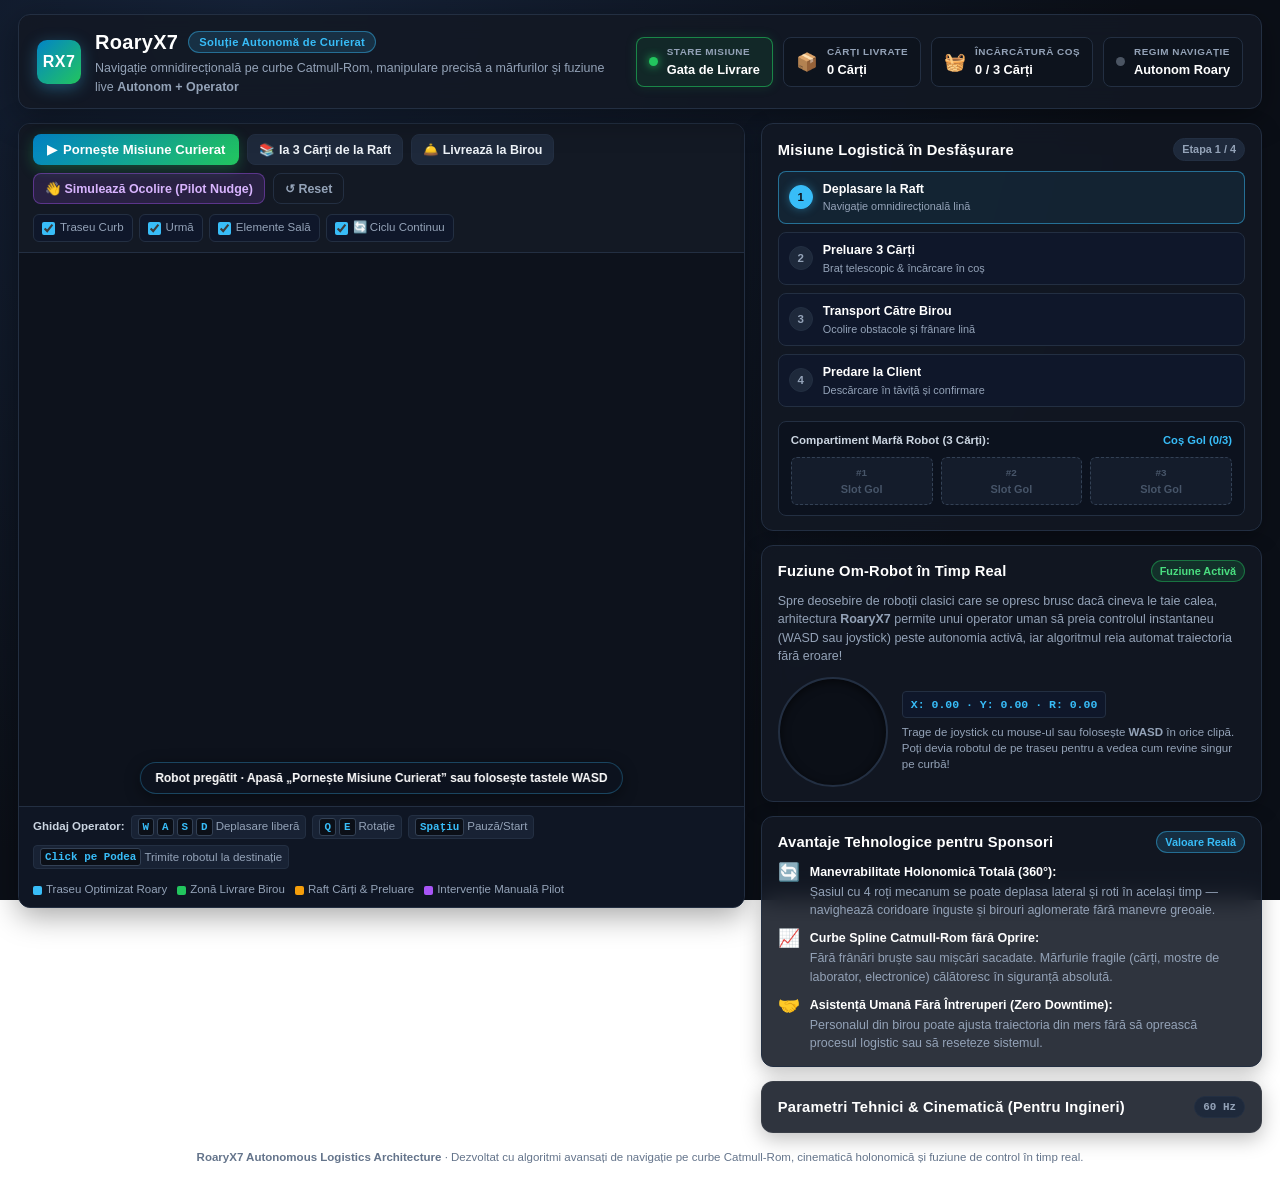
==== commit 6afa3708: "Redesign from ground up: Smart Courier & Service Robot showcase for sponsors" ====
--- a/web/index.html
+++ b/web/index.html
@@ -3,435 +3,275 @@
 <head>
   <meta charset="UTF-8" />
   <meta name="viewport" content="width=device-width, initial-scale=1.0" />
-  <title>RoaryX7 — Prezentare Interactivă · Sistem de Control pentru Șasiu Holonomic</title>
+  <title>RoaryX7 — Robot Autonom de Curierat &amp; Logistică Inteligentă</title>
   <link rel="stylesheet" href="styles.css" />
 </head>
 <body>
   <div id="app">
-    <!-- ── Top Sponsor Presentation Header ── -->
+    <!-- ── Header Prezentare Sponsor ── -->
     <header id="topbar">
       <div class="brand">
         <div class="logo-badge">RX7</div>
         <div>
-          <h1>RoaryX7 <span class="tag-pill">Prezentare Interactivă Sponsor</span></h1>
+          <h1>RoaryX7 <span class="tag-pill">Soluție Autonomă de Curierat</span></h1>
           <p class="subtitle">
-            Arhitectură de navigație omnidirecțională, fuziune live <b>Autonom + Pilot</b> și automatizare de subsisteme pentru șasiu holonomic
+            Navigație omnidirecțională pe curbe Catmull-Rom, manipulare precisă a mărfurilor și fuziune live <b>Autonom + Operator</b>
           </p>
         </div>
       </div>
 
+      <!-- Quick Metrics Strip for Sponsors -->
       <div id="status-strip">
-        <div class="stat-chip on" id="chip-gotok" title="Click sau tasta B pentru a comuta ghidarea autonomă">
-          <span class="dot on" id="dot-gotok"></span>
-          <div>
-            <div class="chip-label">Ghidare Autonomă</div>
-            <div class="chip-val" id="goToK-indicator">ACTIVĂ · Autonom + Pilot</div>
-          </div>
-        </div>
+        <div class="stat-chip on" id="chip-mission">
+          <span class="dot on" id="dot-mission"></span>
+          <div>
+            <div class="chip-label">Stare Misiune</div>
+            <div class="chip-val" id="mission-status-text">Gata de Livrare</div>
+          </div>
+        </div>
+
         <div class="stat-chip">
-          <span class="dot farul-dot" id="dot-farul"></span>
-          <div>
-            <div class="chip-label">LED Stare Robot („Farul”)</div>
-            <div class="chip-val" id="farul-indicator">ROȘU · În afara zonei</div>
-          </div>
-        </div>
+          <div class="chip-icon">📦</div>
+          <div>
+            <div class="chip-label">Cărți Livrate</div>
+            <div class="chip-val" id="chip-delivered-count">0 Cărți</div>
+          </div>
+        </div>
+
         <div class="stat-chip">
-          <div>
-            <div class="chip-label">Regim Curent</div>
-            <div class="chip-val" id="chip-autostate">Navigație pe Curbă</div>
+          <div class="chip-icon">🧺</div>
+          <div>
+            <div class="chip-label">Încărcătură Coș</div>
+            <div class="chip-val" id="chip-cargo-count">0 / 3 Cărți</div>
+          </div>
+        </div>
+
+        <div class="stat-chip" id="chip-pilot-mode">
+          <span class="dot" id="dot-pilot"></span>
+          <div>
+            <div class="chip-label">Regim Navigație</div>
+            <div class="chip-val" id="chip-pilot-text">Autonom Roary</div>
           </div>
         </div>
       </div>
     </header>
 
-    <!-- ── 5-Chapter Interactive Presentation Stepper ── -->
-    <section id="preset-bar" aria-label="Capitole Prezentare">
-      <button class="nav-step-btn" id="btn-prev-chapter" title="Capitolul anterior">◀</button>
-      <div class="chapter-list">
-        <button class="preset-btn active" data-preset="spline" data-ch="1">
-          <span class="ch-num">01</span>
-          <span class="ch-txt">
-            <strong>Șasiu Holonomic &amp; Fuziune Live</strong>
-            <small>Omnidirecțional · Autonom + Pilot simultan</small>
-          </span>
-        </button>
-        <button class="preset-btn" data-preset="vectors" data-ch="2">
-          <span class="ch-num">02</span>
-          <span class="ch-txt">
-            <strong>Curbe Catmull-Rom &amp; Vectori</strong>
-            <small>Navigație fără oprire &amp; corecție la 60 Hz</small>
-          </span>
-        </button>
-        <button class="preset-btn" data-preset="offset-ik" data-ch="3">
-          <span class="ch-num">03</span>
-          <span class="ch-txt">
-            <strong>Cinematică Glisiere (2D IK)</strong>
-            <small>Alinierea ghearei &amp; cuvei direct pe țintă</small>
-          </span>
-        </button>
-        <button class="preset-btn" data-preset="intake-lab" data-ch="4">
-          <span class="ch-num">04</span>
-          <span class="ch-txt">
-            <strong>Subsisteme &amp; State Machines</strong>
-            <small>Indexor 3 sloturi, anti-blocaj &amp; transfer</small>
-          </span>
-        </button>
-        <button class="preset-btn" data-preset="full-auto" data-ch="5">
-          <span class="ch-num">05</span>
-          <span class="ch-txt">
-            <strong>Misiune Autonomă Completă</strong>
-            <small>Ciclu cap-coadă: Colectare → Scor → Parcare</small>
-          </span>
-        </button>
-      </div>
-      <button class="nav-step-btn" id="btn-next-chapter" title="Capitolul următor">▶</button>
-    </section>
-
     <div id="main">
-      <!-- ── Left column: Full-scale 2D Arena + Visual Power Fusion ── -->
+      <!-- ── Coloana Stângă: Sala / Biroul Modern & Canvas Interactiv ── -->
       <div id="left-col">
         <div id="canvas-wrap">
+          <!-- Control Toolbar deasupra scenei -->
           <div id="canvas-toolbar">
+            <div class="mission-actions">
+              <button id="btn-toggle-mission" class="primary-btn" title="Pornește sau pune în pauză misiunea de curierat">
+                <span id="btn-mission-icon">▶</span> <span id="btn-mission-label">Pornește Misiune Curierat</span>
+              </button>
+              <button id="btn-fetch-books" class="action-btn" title="Trimite robotul la raft să ia 3 cărți">
+                📚 Ia 3 Cărți de la Raft
+              </button>
+              <button id="btn-deliver-desk" class="action-btn" title="Trimite robotul la birou să livreze cărțile">
+                🛎️ Livrează la Birou
+              </button>
+              <button id="btn-demo-nudge" class="action-btn accent" title="Simulează un operator care ocolește un obstacol cu joystick-ul">
+                👋 Simulează Ocolire (Pilot Nudge)
+              </button>
+              <button id="btn-reset" class="action-btn ghost" title="Resetează robotul la stația de andocare">
+                ↺ Reset
+              </button>
+            </div>
+
             <div class="layer-group">
-              <span class="toolbar-label">Straturi:</span>
-              <label class="toggle-pill"><input type="checkbox" id="ov-vectors" checked /> <span>Vectori</span></label>
-              <label class="toggle-pill"><input type="checkbox" id="ov-offsets" checked /> <span>Glisiere</span></label>
-              <label class="toggle-pill"><input type="checkbox" id="ov-zones" checked /> <span>Zone</span></label>
-              <label class="toggle-pill"><input type="checkbox" id="ov-trail" checked /> <span>Urmă</span></label>
-              <label class="toggle-pill"><input type="checkbox" id="ov-loop" checked /> <span>🔄 Patrulare</span></label>
-              <label class="toggle-pill"><input type="checkbox" id="ov-lookahead" /> <span>Anticipare</span></label>
-            </div>
-            <button id="btn-clear-trail" class="mini-btn" title="Refă elementele de pe teren și șterge urma">↺ Refă Obiectele</button>
-          </div>
-
+              <label class="toggle-pill" title="Arată traiectoria curbă Catmull-Rom">
+                <input type="checkbox" id="ov-path" checked /> <span>Traseu Curb</span>
+              </label>
+              <label class="toggle-pill" title="Arată urma lăsată de șasiul robotului">
+                <input type="checkbox" id="ov-trail" checked /> <span>Urmă</span>
+              </label>
+              <label class="toggle-pill" title="Arată marcajele de ambient ale sălii">
+                <input type="checkbox" id="ov-room" checked /> <span>Elemente Sală</span>
+              </label>
+              <label class="toggle-pill" title="Repetă automat ciclul: raft -> birou -> raft">
+                <input type="checkbox" id="ov-loop" checked /> <span>🔄 Ciclu Continuu</span>
+              </label>
+            </div>
+          </div>
+
+          <!-- Canvas-ul 2D al Sălii -->
           <div class="canvas-stage">
-            <canvas id="field" width="640" height="640"></canvas>
-          </div>
-
-          <div id="canvas-legend">
-            <span><i class="lg-swatch" style="background:#f0b429"></i>Țintă pe curbă + direcție (tangentă)</span>
-            <span><i class="lg-swatch" style="background:#3fb950"></i>Propulsie pe curbă (înaintare)</span>
-            <span><i class="lg-swatch" style="background:#ff7b72"></i>Corecție abatere (readucere pe traseu)</span>
-            <span><i class="lg-swatch" style="background:#d2a8ff"></i>Anticipare viraj (forță centripetă)</span>
-            <span><i class="lg-swatch" style="background:#58a6ff"></i>Vector rezultant de deplasare</span>
-          </div>
-        </div>
-
-        <!-- Visual Holonomic Wheel Fusion Card -->
-        <div id="composition-card" class="card">
+            <canvas id="field" width="760" height="580"></canvas>
+            <div id="canvas-live-banner" class="canvas-banner">
+              Robot pregătit · Apasă „Pornește Misiune Curierat” sau folosește tastele WASD
+            </div>
+          </div>
+
+          <!-- Bară de Asistență Rapidă sub scenă -->
+          <div id="quick-bar">
+            <div class="kbd-guide">
+              <span class="guide-title">Ghidaj Operator:</span>
+              <span class="kbd-chip"><kbd>W</kbd><kbd>A</kbd><kbd>S</kbd><kbd>D</kbd> Deplasare liberă</span>
+              <span class="kbd-chip"><kbd>Q</kbd><kbd>E</kbd> Rotație</span>
+              <span class="kbd-chip"><kbd>Spațiu</kbd> Pauză/Start</span>
+              <span class="kbd-chip"><kbd>Click pe Podea</kbd> Trimite robotul la destinație</span>
+            </div>
+            <div class="canvas-legend">
+              <span><i class="lg-swatch" style="background:#38bdf8"></i>Traseu Optimizat Roary</span>
+              <span><i class="lg-swatch" style="background:#22c55e"></i>Zonă Livrare Birou</span>
+              <span><i class="lg-swatch" style="background:#f59e0b"></i>Raft Cărți &amp; Preluare</span>
+              <span><i class="lg-swatch" style="background:#a855f7"></i>Intervenție Manuală Pilot</span>
+            </div>
+          </div>
+        </div>
+      </div>
+
+      <!-- ── Coloana Dreaptă: Carduri Executive pentru Sponsori ── -->
+      <div id="panel">
+        <!-- Card 1: Etape Misiune & Inventar Coș -->
+        <div class="card sponsor-card">
           <div class="card-head">
-            <h3>Fuziune Live pe Cele 4 Roți Holonomice — <span class="hl-text">Autonom + Pilot în Timp Real</span></h3>
-            <span class="badge" id="comp-state-badge">În mișcare</span>
-          </div>
-          <div id="wheel-bars">
-            <div class="wbar-row" data-w="FL">
-              <span class="wbar-name" id="wheel-fl">FL: 0.00</span>
-              <div class="wbar-track">
-                <div class="wbar-center"></div>
-                <div class="wbar-goto" id="wbar-fl-goto"></div>
-                <div class="wbar-stick" id="wbar-fl-stick"></div>
-              </div>
-              <span class="wbar-formula" id="wbar-fl-txt">Auto 0.00 + Pilot 0.00</span>
-            </div>
-            <div class="wbar-row" data-w="FR">
-              <span class="wbar-name" id="wheel-fr">FR: 0.00</span>
-              <div class="wbar-track">
-                <div class="wbar-center"></div>
-                <div class="wbar-goto" id="wbar-fr-goto"></div>
-                <div class="wbar-stick" id="wbar-fr-stick"></div>
-              </div>
-              <span class="wbar-formula" id="wbar-fr-txt">Auto 0.00 + Pilot 0.00</span>
-            </div>
-            <div class="wbar-row" data-w="BL">
-              <span class="wbar-name" id="wheel-bl">BL: 0.00</span>
-              <div class="wbar-track">
-                <div class="wbar-center"></div>
-                <div class="wbar-goto" id="wbar-bl-goto"></div>
-                <div class="wbar-stick" id="wbar-bl-stick"></div>
-              </div>
-              <span class="wbar-formula" id="wbar-bl-txt">Auto 0.00 + Pilot 0.00</span>
-            </div>
-            <div class="wbar-row" data-w="BR">
-              <span class="wbar-name" id="wheel-br">BR: 0.00</span>
-              <div class="wbar-track">
-                <div class="wbar-center"></div>
-                <div class="wbar-goto" id="wbar-br-goto"></div>
-                <div class="wbar-stick" id="wbar-br-stick"></div>
-              </div>
-              <span class="wbar-formula" id="wbar-br-txt">Auto 0.00 + Pilot 0.00</span>
-            </div>
-          </div>
-          <div class="comp-legend">
-            <span><i class="lg-box goto-box"></i><b>Ghidare Autonomă Roary</b> (urmărire curbă &amp; aliniere)</span>
-            <span><i class="lg-box stick-box"></i><b>Intervenție Pilot</b> (WASD / Joystick — se adună peste autonomie fără a o opri!)</span>
-          </div>
-        </div>
-      </div>
-
-      <!-- ── Right column: Guided Presentation Card + Interactive Sandbox ── -->
-      <div id="panel">
-        <!-- Chapter Story / Sponsor Pitch Card (updates dynamically per chapter) -->
-        <div id="pitch-card" class="card pitch-highlight">
-          <div class="pitch-top">
-            <span class="pitch-tag" id="pitch-ch-badge">CAPITOLUL 1 DIN 5</span>
-            <span class="pitch-hint">Prezentare Interactivă</span>
-          </div>
-          <h2 id="pitch-title">De ce Roary pe un Șasiu Holonomic?</h2>
-          <p id="pitch-lead">
-            Spre deosebire de roboții clasici care trebuie să se oprească pentru a vira, un <b>șasiu holonomic</b> condus de <b>Roary</b> se deplasează omnidirecțional (înainte, lateral și rotație simultan), în timp ce pilotul și algoritmul autonom colaborează în timp real pe aceleași roți.
+            <h3>Misiune Logistică în Desfășurare</h3>
+            <span class="badge" id="mission-step-badge">Etapa 1 / 4</span>
+          </div>
+
+          <!-- Stepper vizual de etape -->
+          <div class="mission-stepper">
+            <div class="step-item active" id="step-node-1">
+              <div class="step-circle">1</div>
+              <div class="step-info">
+                <strong>Deplasare la Raft</strong>
+                <small>Navigație omnidirecțională lină</small>
+              </div>
+            </div>
+            <div class="step-item" id="step-node-2">
+              <div class="step-circle">2</div>
+              <div class="step-info">
+                <strong>Preluare 3 Cărți</strong>
+                <small>Braț telescopic &amp; încărcare în coș</small>
+              </div>
+            </div>
+            <div class="step-item" id="step-node-3">
+              <div class="step-circle">3</div>
+              <div class="step-info">
+                <strong>Transport Către Birou</strong>
+                <small>Ocolire obstacole și frânare lină</small>
+              </div>
+            </div>
+            <div class="step-item" id="step-node-4">
+              <div class="step-circle">4</div>
+              <div class="step-info">
+                <strong>Predare la Client</strong>
+                <small>Descărcare în tăviță și confirmare</small>
+              </div>
+            </div>
+          </div>
+
+          <!-- Vizualizator Coș de Cărți (3 Sloturi) -->
+          <div class="cargo-section">
+            <div class="cargo-head">
+              <span class="cargo-title">Compartiment Marfă Robot (3 Cărți):</span>
+              <span class="cargo-status" id="cargo-status-label">Coș Gol (0/3)</span>
+            </div>
+            <div class="cargo-slots" id="cargo-slots-container">
+              <div class="book-slot" id="book-slot-0">
+                <div class="book-spine empty">
+                  <span class="book-num">#1</span>
+                  <span class="book-name">Slot Gol</span>
+                </div>
+              </div>
+              <div class="book-slot" id="book-slot-1">
+                <div class="book-spine empty">
+                  <span class="book-num">#2</span>
+                  <span class="book-name">Slot Gol</span>
+                </div>
+              </div>
+              <div class="book-slot" id="book-slot-2">
+                <div class="book-spine empty">
+                  <span class="book-num">#3</span>
+                  <span class="book-name">Slot Gol</span>
+                </div>
+              </div>
+            </div>
+          </div>
+        </div>
+
+        <!-- Card 2: Shared Autonomy & Joystick Interactiv -->
+        <div class="card">
+          <div class="card-head">
+            <h3>Fuziune Om-Robot în Timp Real</h3>
+            <span class="badge on" id="fusion-badge">Fuziune Activă</span>
+          </div>
+          <p class="card-desc">
+            Spre deosebire de roboții clasici care se opresc brusc dacă cineva le taie calea, arhitectura <b>RoaryX7</b> permite unui operator uman să preia controlul instantaneu (WASD sau joystick) peste autonomia activă, iar algoritmul reia automat traiectoria fără eroare!
           </p>
-          <ul class="pitch-bullets" id="pitch-bullets">
-            <li><b>Mișcare pe 3 axe simultan:</b> Translație pe orice direcție + orientare independentă a robotului către țintă.</li>
-            <li><b>Fuziune Live (Autonom + Pilot):</b> Pilotul poate ocoli un obstacol din mers (cu WASD sau joystick-ul), iar Roary readuce automat robotul pe traiectoria ideală.</li>
-            <li><b>Interacțiune directă:</b> Trage punctele de pe teren sau apasă butonul de mai jos pentru a vedea ocolirea unui obstacol în timp real!</li>
+
+          <div class="joy-container">
+            <div id="joystick-wrap">
+              <canvas id="joystick" width="110" height="110"></canvas>
+            </div>
+            <div class="joy-desc">
+              <div id="joy-readout">X: 0.00 · Y: 0.00 · R: 0.00</div>
+              <p class="small-hint">
+                Trage de joystick cu mouse-ul sau folosește <b>WASD</b> în orice clipă. Poți devia robotul de pe traseu pentru a vedea cum revine singur pe curbă!
+              </p>
+            </div>
+          </div>
+        </div>
+
+        <!-- Card 3: De Ce Să Investești în RoaryX7 (Pentru Sponsori) -->
+        <div class="card pitch-card">
+          <div class="card-head">
+            <h3>Avantaje Tehnologice pentru Sponsori</h3>
+            <span class="badge highlight">Valoare Reală</span>
+          </div>
+          <ul class="value-bullets">
+            <li>
+              <span class="val-icon">🔄</span>
+              <div>
+                <strong>Manevrabilitate Holonomică Totală (360°):</strong>
+                Șasiul cu 4 roți mecanum se poate deplasa lateral și roti în același timp — navighează coridoare înguste și birouri aglomerate fără manevre greoaie.
+              </div>
+            </li>
+            <li>
+              <span class="val-icon">📈</span>
+              <div>
+                <strong>Curbe Spline Catmull-Rom fără Oprire:</strong>
+                Fără frânări bruște sau mișcări sacadate. Mărfurile fragile (cărți, mostre de laborator, electronice) călătoresc în siguranță absolută.
+              </div>
+            </li>
+            <li>
+              <span class="val-icon">🤝</span>
+              <div>
+                <strong>Asistență Umană Fără Întreruperi (Zero Downtime):</strong>
+                Personalul din birou poate ajusta traiectoria din mers fără să oprească procesul logistic sau să reseteze sistemul.
+              </div>
+            </li>
           </ul>
-          <div class="pitch-actions" id="pitch-actions">
-            <button class="cta-btn" id="btn-demo-nudge">👋 Simulează Ocolire Obstacol (Impuls Pilot)</button>
-            <button class="cta-btn secondary" id="btn-demo-push">💥 Simulează Împingere Laterală pe Curbă</button>
-          </div>
-        </div>
-
-        <!-- Primary Control Bar -->
-        <div id="auto-controls" class="card">
-          <div id="btn-row">
-            <button id="btn-start-auto" class="active" title="Comută ghidarea autonomă (Tasta B)">■ Oprește Autonom (B)</button>
-            <button id="btn-full-fsm" title="Pornește misiunea autonomă cap-coadă">⚡ Misiune Completă</button>
-            <button id="btn-reset" title="Resetează poziția (Tasta R)">⟲ Reset</button>
-          </div>
-          <div id="kbd-bar">
-            <span class="kbd-chip"><kbd>W</kbd><kbd>A</kbd><kbd>S</kbd><kbd>D</kbd> Translație</span>
-            <span class="kbd-chip"><kbd>Q</kbd><kbd>E</kbd> Rotație</span>
-            <span class="kbd-chip"><kbd>Click Obiect</kbd> Trimite Gheara</span>
-            <span class="kbd-chip"><kbd>Trage Punct</kbd> Modifică Curba</span>
-          </div>
-        </div>
-
-        <!-- Interactive Module Selector Tabs -->
-        <div id="panel-tabs">
-          <button class="tab-btn active" data-tab="tab-drive">1 · Pilotare &amp; Traiectorii</button>
-          <button class="tab-btn" data-tab="tab-subsystems">2 · Subsisteme &amp; Automatizări</button>
-          <button class="tab-btn" data-tab="tab-telemetry">3 · Date Tehnice</button>
-        </div>
-
-        <!-- ── TAB 1: PILOTARE, TRASEE & CINEMATICĂ GLISIERE ── -->
-        <div class="tab-pane active" id="tab-drive">
-          <!-- Virtual Gamepad + Trajectory Presets -->
-          <div id="teleop-controls" class="card">
-            <div class="card-head">
-              <h3>Pilotare Omnidirecțională &amp; Trasee</h3>
-              <span class="badge" id="power-ramp-badge">Viteză: 100%</span>
-            </div>
-            <div class="joy-layout">
-              <div id="joystick-wrap">
-                <canvas id="joystick" width="120" height="120"></canvas>
-              </div>
-              <div class="joy-meta">
-                <div id="joy-info">
-                  <span id="joy-x">X: 0.00</span>
-                  <span id="joy-y">Y: 0.00</span>
-                  <span id="joy-r">R: 0.00</span>
-                </div>
-                <p class="hint">
-                  Trage de joystick cu mouse-ul sau folosește <b>WASD</b> (deplasare) + <b>Q/E</b> (rotație).
-                  Funcționează <b>chiar și în timpul autonomiei</b>!
-                </p>
-                <div class="sub-btn-row">
-                  <button class="sub-btn" id="btn-path-slalom">〰 Traseu Slalom</button>
-                  <button class="sub-btn" id="btn-path-circuit">∞ Circuit Amplu</button>
-                  <button class="sub-btn" id="btn-path-spin">↻ Piruetă Holonomică</button>
-                </div>
-              </div>
-            </div>
-          </div>
-
-          <!-- Offset Kinematics (Claw & OutTake 2D Slides) -->
-          <div class="card">
-            <div class="card-head">
-              <h3>Cinematică de Offset — Glisiere Față &amp; Spate</h3>
-              <span class="badge on">2D Inverse Kinematics</span>
-            </div>
-            <p class="hint">
-              Roary calculează automat unde trebuie să se oprească și cum să se rotească centrul șasiului pentru ca <b>vârful ghearei extinse</b> să atingă exact obiectul de pe teren (poți da click direct pe orice bilă verde/mov de pe teren!).
-            </p>
-            <div class="sub-btn-row">
-              <button class="sub-btn accent" id="btn-snap-claw">🎯 Trimite Gheara la Cel Mai Apropiat Obiect</button>
-            </div>
-            <div class="slider-row">
-              <label for="slider-hext">Glisieră Față (Gheară Colectare):</label>
-              <input type="range" id="slider-hext" min="0" max="37" step="1" value="14" />
-              <span class="slider-val" id="val-hext">14 cm</span>
-            </div>
-            <div class="slider-row">
-              <label for="slider-outext">Glisieră Spate (Cuvă Plasare):</label>
-              <input type="range" id="slider-outext" min="0" max="18" step="1" value="0" />
-              <span class="slider-val" id="val-outext">0 cm</span>
-            </div>
-          </div>
-
-          <!-- Collapsible / Clean Waypoint Editor -->
-          <div id="waypoints" class="card">
-            <div class="card-head">
-              <h3>Puncte de Control ale Curbei (Editare Live)</h3>
-              <span class="badge" id="wp-count-badge">6 puncte</span>
-            </div>
-            <p class="hint">
-              <b>Trage</b> orice punct direct pe teren · <b>dublu-click</b> pe teren pentru a adăuga un punct nou · selectează și apasă ✕ pentru ștergere. Curba se recalculează instantaneu!
-            </p>
-            <div id="wp-msg"></div>
-            <div id="wp-list"></div>
-          </div>
-        </div>
-
-        <!-- ── TAB 2: SUBSYSTEM MANAGERS & STATE MACHINES ── -->
-        <div class="tab-pane" id="tab-subsystems">
-          <!-- 1. Full Auto Mission State Machine -->
-          <div class="card">
-            <div class="card-head">
-              <h3>1 · Ciclu Autonom Multi-Etapă (State Machine)</h3>
-              <span class="badge" id="fsm-cycle-badge">Pregătit</span>
-            </div>
-            <p class="hint">
-              Automat cu stări <b>non-blocking</b>: robotul își coordonează singur navigația pe curbă, pornirea colectorului în afara zonelor protejate, oscilația de preluare (<i>tremor</i>), scorul și parcarea.
-            </p>
-            <div class="fsm-flow" id="fsm-auto-nodes">
-              <span class="fsm-node active" data-st="IDLE">TRASEU LIBER</span>
-              <span class="fsm-arrow">→</span>
-              <span class="fsm-node" data-st="START">START</span>
-              <span class="fsm-arrow">→</span>
-              <span class="fsm-node" data-st="LAUNCH">SCOR ZONĂ</span>
-              <span class="fsm-arrow">⇄</span>
-              <span class="fsm-node" data-st="LOAD_SPIKE">COLECTARE <small>(+tremor)</small></span>
-              <span class="fsm-arrow">→</span>
-              <span class="fsm-node" data-st="PARK">PARCARE</span>
-            </div>
-            <div class="fsm-detail-bar" id="fsm-auto-detail">
-              Mod curent: Urmărire continuă a curbei. Apasă „⚡ Misiune Completă” pentru ciclul complet de meci.
-            </div>
-          </div>
-
-          <!-- 2. 3-Slot Sensor Magazine -->
-          <div class="card">
-            <div class="card-head">
-              <h3>2 · Magazie Inteligentă cu 3 Sloturi &amp; Senzori Culoare</h3>
-              <span class="badge" id="sensor-poll-badge">Senzor activ: #1</span>
-            </div>
-            <p class="hint">
-              Interoghează ciclic senzorii optici și sortează elementele (<b>Verde</b> / <b>Mov</b>) în cele 3 compartimente vizibile și pe șasiul 2D. Când magazia se umple (3/3), respinge automat surplusul și aprinde LED-ul <b>ALB</b>.
-            </p>
-            <div id="slot-cards">
-              <div class="slot-card" id="slot-0">
-                <div class="slot-hdr">Slot Central</div>
-                <div class="slot-orb" id="slot-orb-0"></div>
-                <div class="slot-val" id="slot-val-0">GOL</div>
-                <div class="slot-paddle" id="slot-pad-0">Paletă: ÎNCĂRCARE</div>
-              </div>
-              <div class="slot-card" id="slot-1">
-                <div class="slot-hdr">Slot Stânga</div>
-                <div class="slot-orb" id="slot-orb-1"></div>
-                <div class="slot-val" id="slot-val-1">GOL</div>
-                <div class="slot-paddle" id="slot-pad-1">Paletă: ÎNCĂRCARE</div>
-              </div>
-              <div class="slot-card" id="slot-2">
-                <div class="slot-hdr">Slot Dreapta</div>
-                <div class="slot-orb" id="slot-orb-2"></div>
-                <div class="slot-val" id="slot-val-2">GOL</div>
-                <div class="slot-paddle" id="slot-pad-2">Paletă: ÎNCĂRCARE</div>
-              </div>
-            </div>
-            <div class="sub-btn-row">
-              <button class="sub-btn" id="btn-fill-slots">＋ Încarcă 3 Elemente</button>
-              <button class="sub-btn" id="btn-wipe-slots">✕ Golește Magazia</button>
-              <button class="sub-btn" id="btn-cycle-motif">Ordine Motiv: <b id="motif-val">1 (V·M·M)</b></button>
-            </div>
-          </div>
-
-          <!-- 3. Intake Manager & Overcurrent Auto-Unstuck -->
-          <div class="card">
-            <div class="card-head">
-              <h3>3 · Colector Activ &amp; Protecție Automată la Blocaj</h3>
-              <span class="badge" id="intake-amps-badge">0.1 A</span>
-            </div>
-            <p class="hint">
-              Dacă un obiect se blochează și curentul depășește <b>7.1 A</b>, Roary inversează instantaneu rolele și execută o secvență automată în 4 pași de deblocare a paletelor interne, fără intervenția pilotului.
-            </p>
-            <div class="sub-btn-row">
-              <button class="sub-btn" id="btn-intake-eat">⬇ Colectează (Activ)</button>
-              <button class="sub-btn" id="btn-intake-stop">■ Oprește Rolele</button>
-              <button class="sub-btn" id="btn-intake-spit">⬆ Evacuează</button>
-              <button class="sub-btn warn" id="btn-jam">⚡ Simulează Blocaj (&gt;7.1A)</button>
-            </div>
-            <div class="fsm-detail-bar" id="intake-status-bar">
-              Colector în așteptare · Protecție supracurent: NORMAL (&lt;7.1A)
-            </div>
-          </div>
-
-          <!-- 4. 6-Step Transfer & Scoring Sequence -->
-          <div class="card">
-            <div class="card-head">
-              <h3>4 · Automat de Transfer &amp; Plasare în 6 Pași</h3>
-              <span class="badge" id="outtake-ready-badge">PREGĂTIT</span>
-            </div>
-            <p class="hint">
-              Secvență sincronizată non-blocking: retrage glisiera față, extinde glisiera spate, acționează paletele în ordinea motivului și plasează elementele pe teren.
-            </p>
-            <div class="sub-btn-row">
-              <button class="sub-btn accent" id="btn-unload-seq">📦 Execută Transfer &amp; Plasare (6 Pași)</button>
-              <button class="sub-btn accent" id="btn-launch-seq">🎯 Plasează în Ordinea Motivului</button>
-            </div>
-            <div class="fsm-flow compact" id="fsm-unload-steps">
-              <span class="fsm-node" data-ustep="1">1:Rezervare</span>
-              <span class="fsm-node" data-ustep="2">2:Extindere</span>
-              <span class="fsm-node" data-ustep="3">3:Transfer</span>
-              <span class="fsm-node" data-ustep="4">4:Plasare</span>
-              <span class="fsm-node" data-ustep="5">5:Confirmare</span>
-              <span class="fsm-node" data-ustep="6">6:Retragere</span>
-            </div>
-            <div class="fsm-detail-bar" id="outtake-status-bar">
-              Stare secvență: Pregătit · Elemente plasate pe teren: 0
-            </div>
-          </div>
-        </div>
-
-        <!-- ── TAB 3: DATE TEHNICE (Pentru Ingineri / Verificare) ── -->
-        <div class="tab-pane" id="tab-telemetry">
-          <div id="telemetry" class="card">
-            <div class="card-head">
-              <h3>Parametri Fizici &amp; Telemetrie Internă RoaryX7</h3>
-              <span class="badge"><span id="tel-hz">60</span> Hz · <span id="tel-runtime">0.0</span>s</span>
-            </div>
-            <p class="hint">
-              Valori interne calculate la 60 Hz de portarea 1:1 a controlerului <code>Roaryx7.java</code>.
-            </p>
-            <table>
-              <tr><td>Poziție Robot (X, Y, Orientare)</td><td><span id="tel-x">0.00</span> cm, <span id="tel-y">0.00</span> cm, <span id="tel-h">0.0°</span></td></tr>
-              <tr><td>Viteză Șasiu</td><td id="tel-vel">0.0 cm/s</td></tr>
-              <tr><td>Stare Urmăritor</td><td id="tel-done">spline</td></tr>
-              <tr><td>Fereastră Spline <code>i / localT / t</code></td><td id="tel-spline-t">0 / 0.00 / 0.00</td></tr>
-              <tr><td>Distanță până la Final / Frânare</td><td id="tel-dist-end">0.0 cm / false</td></tr>
-              <tr><td>Vector Normal (Corecție pe curbă)</td><td id="tel-norm-p">0.000</td></tr>
-              <tr><td>Vector Tangent (Propulsie pe curbă)</td><td id="tel-deriv-p">0.000</td></tr>
-              <tr><td>Vector Centripet (Anticipare viraj)</td><td id="tel-proj-p">0.000</td></tr>
-              <tr><td>Mixer Viteză / Factor Frânare</td><td id="tel-mixer">0.000 / 1.000</td></tr>
-              <tr><td>Comandă Cadru Robot (<code>rotX / rotY</code>)</td><td><span id="tel-rx">0.000</span> / <span id="tel-ry">0.000</span></td></tr>
-              <tr><td>Corecție Orientare (<code>headingPower</code>)</td><td><span id="tel-hp">0.000</span> (<span id="tel-dh">0.0°</span>)</td></tr>
-              <tr><td>Compensare Tensiune Baterie</td><td id="tel-vcomp">1.000 (14.0V)</td></tr>
-              <tr><td>Coordonate Vârf Gheară Față</td><td id="tel-claw-pose">0.0, 0.0</td></tr>
-              <tr><td>Coordonate Cuvă Spate</td><td id="tel-out-pose">0.0, 0.0</td></tr>
+        </div>
+
+        <!-- Card 4 (Pliabil): Telemetrie & Arhitectură Matematică (Pentru Ingineri) -->
+        <details class="card tech-accordion">
+          <summary class="card-head tech-summary">
+            <h3>Parametri Tehnici &amp; Cinematică (Pentru Ingineri)</h3>
+            <span class="badge tech-badge"><span id="tel-fps">60</span> Hz</span>
+          </summary>
+          <div class="tech-content">
+            <table class="tech-table">
+              <tr><td>Poziție Șasiu (X, Y)</td><td><span id="tel-pos">0.0, 0.0</span> cm</td></tr>
+              <tr><td>Orientare Robot (Heading)</td><td><span id="tel-heading">0.0°</span></td></tr>
+              <tr><td>Viteză Liniară Șasiu</td><td><span id="tel-vel">0.0</span> cm/s</td></tr>
+              <tr><td>Stadiu Spline (i / localT)</td><td><span id="tel-spline">0 / 0.00</span></td></tr>
+              <tr><td>Distanță Destinație</td><td><span id="tel-dist">0.0</span> cm</td></tr>
+              <tr><td>Compensare Tensiune Baterie</td><td><span id="tel-vbat">1.00 (14.0V)</span></td></tr>
+              <tr><td>Extensie Braț Telescopic</td><td><span id="tel-arm">0.0</span> cm</td></tr>
             </table>
-
-            <div class="slider-row" style="margin-top:10px">
-              <label for="slider-vbat">Simulare Tensiune Baterie (Compensare Automată):</label>
-              <input type="range" id="slider-vbat" min="11.0" max="14.2" step="0.1" value="14.0" />
-              <span class="slider-val" id="val-vbat">14.0 V</span>
-            </div>
-          </div>
-        </div>
+          </div>
+        </details>
       </div>
     </div>
 
+    <!-- ── Footer ── -->
     <footer>
       <p>
-        <b>RoaryX7 Holonomic Control Architecture</b> · Demonstrație interactivă 2D bazată pe nucleul matematic <code>Roaryx7</code> (Catmull-Rom Spline, Inverse Kinematics &amp; Non-Blocking State Machines)
+        <b>RoaryX7 Autonomous Logistics Architecture</b> · Dezvoltat cu algoritmi avansați de navigație pe curbe Catmull-Rom, cinematică holonomică și fuziune de control în timp real.
       </p>
     </footer>
   </div>
--- a/web/styles.css
+++ b/web/styles.css
@@ -1,86 +1,104 @@
-*, *::before, *::after { box-sizing: border-box; margin: 0; padding: 0; }
+/* RoaryX7 — Modern Executive Styling for Sponsor Presentation */
+*, *::before, *::after {
+  box-sizing: border-box;
+  margin: 0;
+  padding: 0;
+}
 
 :root {
   --bg: #0b0f17;
+  --bg-gradient: radial-gradient(circle at 20% 0%, #152238 0%, #0b0f17 65%);
   --surface: #131924;
-  --surface2: #1a2232;
-  --border: #2a3446;
+  --surface-raised: #1a2232;
+  --surface-card: rgba(19, 25, 36, 0.88);
+  --border: #232f42;
+  --border-light: rgba(255, 255, 255, 0.08);
+  --border-focus: #38bdf8;
   --text: #edf2f7;
   --text-dim: #94a3b8;
+  --text-muted: #64748b;
   --accent: #38bdf8;
-  --accent2: #22c55e;
-  --warn: #f59e0b;
-  --danger: #ef4444;
+  --accent-glow: rgba(56, 189, 248, 0.25);
+  --success: #22c55e;
+  --success-glow: rgba(34, 197, 94, 0.25);
+  --amber: #f59e0b;
   --purple: #a855f7;
+  --radius: 12px;
+  --radius-sm: 8px;
+  --font: -apple-system, BlinkMacSystemFont, 'Inter', 'Segoe UI', Roboto, sans-serif;
 }
 
 body {
-  background: radial-gradient(circle at 15% 0%, #152238 0%, var(--bg) 55%);
+  background: var(--bg-gradient);
+  background-attachment: fixed;
   color: var(--text);
-  font-family: -apple-system, BlinkMacSystemFont, 'Inter', 'Segoe UI', Roboto, sans-serif;
+  font-family: var(--font);
   min-height: 100vh;
+  line-height: 1.5;
+  -webkit-font-smoothing: antialiased;
 }
 
 #app {
-  max-width: 1380px;
+  max-width: 1440px;
   margin: 0 auto;
-  padding: 10px 16px 20px;
-}
-
-/* ── Topbar ── */
+  padding: 14px 18px 24px;
+}
+
+/* ── Topbar (Executive Sponsor Header) ── */
 #topbar {
   display: flex;
   align-items: center;
   justify-content: space-between;
-  gap: 12px;
+  gap: 16px;
   flex-wrap: wrap;
-  padding: 9px 14px;
-  background: rgba(19, 25, 36, 0.92);
-  border: 1px solid var(--border);
-  border-radius: 12px;
-  margin-bottom: 8px;
-  box-shadow: 0 8px 24px rgba(0, 0, 0, 0.25);
+  padding: 12px 18px;
+  background: var(--surface-card);
+  backdrop-filter: blur(12px);
+  border: 1px solid var(--border);
+  border-radius: var(--radius);
+  margin-bottom: 14px;
+  box-shadow: 0 8px 32px rgba(0, 0, 0, 0.35);
 }
 
 .brand {
   display: flex;
   align-items: center;
-  gap: 12px;
+  gap: 14px;
   flex: 1;
-  min-width: 280px;
+  min-width: 320px;
 }
 
 .logo-badge {
-  width: 38px;
-  height: 38px;
-  border-radius: 9px;
+  width: 44px;
+  height: 44px;
+  border-radius: 10px;
   background: linear-gradient(135deg, #0284c7, #22c55e);
   display: flex;
   align-items: center;
   justify-content: center;
   font-weight: 800;
-  font-size: 0.9rem;
+  font-size: 1rem;
   color: #fff;
   letter-spacing: 0.5px;
   flex-shrink: 0;
-  box-shadow: 0 4px 12px rgba(34, 197, 94, 0.28);
+  box-shadow: 0 4px 16px rgba(56, 189, 248, 0.35);
 }
 
 header h1 {
-  font-size: 1.2rem;
+  font-size: 1.25rem;
   font-weight: 800;
-  color: var(--text);
+  color: #fff;
   letter-spacing: 0.3px;
   display: flex;
   align-items: center;
-  gap: 8px;
+  gap: 10px;
 }
 
 .tag-pill {
-  font-size: 0.68rem;
-  padding: 2px 9px;
+  font-size: 0.7rem;
+  padding: 2px 10px;
   border-radius: 999px;
-  background: rgba(56, 189, 248, 0.14);
+  background: rgba(56, 189, 248, 0.15);
   border: 1px solid rgba(56, 189, 248, 0.45);
   color: var(--accent);
   font-weight: 700;
@@ -89,253 +107,213 @@
 
 .subtitle {
   color: var(--text-dim);
-  font-size: 0.74rem;
+  font-size: 0.78rem;
   margin-top: 2px;
 }
 
 #status-strip {
   display: flex;
-  gap: 8px;
+  gap: 10px;
   flex-wrap: wrap;
 }
 
 .stat-chip {
   display: flex;
   align-items: center;
-  gap: 8px;
-  padding: 5px 10px;
+  gap: 9px;
+  padding: 7px 12px;
   background: #0d131d;
   border: 1px solid var(--border);
-  border-radius: 8px;
-  cursor: pointer;
-  transition: all 0.15s;
+  border-radius: var(--radius-sm);
+  transition: all 0.2s ease;
 }
 
 .stat-chip.on {
-  border-color: rgba(34, 197, 94, 0.65);
+  border-color: rgba(34, 197, 94, 0.6);
   background: rgba(34, 197, 94, 0.1);
+  box-shadow: 0 0 12px rgba(34, 197, 94, 0.15);
+}
+
+.chip-icon {
+  font-size: 1.1rem;
 }
 
 .chip-label {
-  font-size: 0.6rem;
+  font-size: 0.62rem;
   color: var(--text-dim);
   text-transform: uppercase;
-  letter-spacing: 0.4px;
+  letter-spacing: 0.5px;
   font-weight: 600;
 }
 
 .chip-val {
-  font-size: 0.74rem;
-  font-weight: 700;
-  color: var(--text);
+  font-size: 0.8rem;
+  font-weight: 700;
+  color: #fff;
 }
 
 .dot {
   width: 9px;
   height: 9px;
   border-radius: 50%;
-  background: #484f58;
+  background: #4b5563;
   flex-shrink: 0;
-  box-shadow: 0 0 6px transparent;
-  transition: all 0.15s;
+  transition: all 0.2s ease;
 }
 
 .dot.on {
-  background: var(--accent2);
-  box-shadow: 0 0 10px var(--accent2);
-}
-
-/* ── 5-Chapter Interactive Presentation Bar ── */
-#preset-bar {
-  display: flex;
-  align-items: stretch;
-  gap: 6px;
-  margin-bottom: 10px;
-  padding: 6px;
-  background: var(--surface);
-  border: 1px solid var(--border);
-  border-radius: 12px;
-  box-shadow: 0 6px 18px rgba(0, 0, 0, 0.2);
-}
-
-.nav-step-btn {
-  width: 32px;
-  border-radius: 8px;
-  border: 1px solid var(--border);
-  background: #0d131d;
-  color: var(--text);
-  font-size: 0.8rem;
-  cursor: pointer;
-  flex-shrink: 0;
-  transition: all 0.15s;
-}
-
-.nav-step-btn:hover {
-  border-color: var(--accent);
-  background: rgba(56, 189, 248, 0.14);
-  color: var(--accent);
-}
-
-.chapter-list {
-  display: grid;
-  grid-template-columns: repeat(5, minmax(0, 1fr));
-  gap: 6px;
-  flex: 1;
-  min-width: 0;
-}
-
-@media (max-width: 1120px) {
-  .chapter-list {
-    grid-template-columns: repeat(2, minmax(0, 1fr));
-  }
-}
-
-.preset-btn {
-  display: flex;
-  align-items: center;
-  gap: 8px;
-  padding: 7px 9px;
-  background: #0d131d;
-  border: 1px solid var(--border);
-  border-radius: 9px;
-  color: var(--text-dim);
-  cursor: pointer;
-  font-family: inherit;
-  text-align: left;
-  min-width: 0;
-  overflow: hidden;
-  transition: all 0.16s;
-}
-
-.preset-btn:hover {
-  border-color: var(--accent);
-  color: var(--text);
-  transform: translateY(-1px);
-}
-
-.preset-btn.active {
-  background: linear-gradient(135deg, rgba(56, 189, 248, 0.18), rgba(34, 197, 94, 0.12));
-  border-color: var(--accent);
-  color: var(--text);
-  box-shadow: 0 0 16px rgba(56, 189, 248, 0.18);
-}
-
-.ch-num {
-  width: 24px;
-  height: 24px;
-  border-radius: 6px;
-  background: var(--surface2);
-  border: 1px solid var(--border);
-  display: flex;
-  align-items: center;
-  justify-content: center;
-  font-size: 0.7rem;
-  font-weight: 800;
-  color: var(--accent);
-  flex-shrink: 0;
-}
-
-.preset-btn.active .ch-num {
-  background: var(--accent);
-  border-color: var(--accent);
-  color: #0b0f17;
-}
-
-.ch-txt {
-  display: flex;
-  flex-direction: column;
-  gap: 1px;
-  min-width: 0;
-}
-
-.ch-txt strong {
-  font-size: 0.74rem;
-  color: var(--text);
-  white-space: nowrap;
-  overflow: hidden;
-  text-overflow: ellipsis;
-}
-
-.ch-txt small {
-  font-size: 0.64rem;
-  color: var(--text-dim);
-  white-space: nowrap;
-  overflow: hidden;
-  text-overflow: ellipsis;
-}
-
-/* ── Main 2-column layout ── */
+  background: var(--success);
+  box-shadow: 0 0 10px var(--success);
+}
+
+.dot.purple {
+  background: var(--purple);
+  box-shadow: 0 0 10px var(--purple);
+}
+
+/* ── Layout Grid ── */
 #main {
   display: grid;
-  grid-template-columns: 560px minmax(380px, 1fr);
-  gap: 14px;
+  grid-template-columns: minmax(0, 1.45fr) minmax(360px, 1fr);
+  gap: 16px;
   align-items: start;
 }
 
 @media (max-width: 1120px) {
   #main {
     grid-template-columns: 1fr;
-    justify-items: center;
   }
-  #panel, #left-col {
-    width: 100%;
-    max-width: 640px;
-  }
-}
-
+}
+
+/* ── Left Column: Canvas Room & Controls ── */
 #left-col {
   display: flex;
   flex-direction: column;
+  gap: 12px;
+}
+
+#canvas-wrap {
+  background: var(--surface-card);
+  border: 1px solid var(--border);
+  border-radius: var(--radius);
+  overflow: hidden;
+  box-shadow: 0 8px 30px rgba(0, 0, 0, 0.35);
+  display: flex;
+  flex-direction: column;
+}
+
+#canvas-toolbar {
+  padding: 10px 14px;
+  background: var(--surface);
+  border-bottom: 1px solid var(--border);
+  display: flex;
+  align-items: center;
+  justify-content: space-between;
   gap: 10px;
-}
-
-/* ── Canvas & Toolbar ── */
-#canvas-wrap {
-  background: var(--surface);
-  border: 1px solid var(--border);
-  border-radius: 12px;
-  padding: 8px;
-  box-shadow: 0 8px 24px rgba(0, 0, 0, 0.25);
-}
-
-#canvas-toolbar {
-  display: flex;
-  align-items: center;
-  justify-content: space-between;
-  gap: 4px;
   flex-wrap: wrap;
-  margin-bottom: 6px;
-  padding: 1px 2px;
+}
+
+.mission-actions {
+  display: flex;
+  align-items: center;
+  gap: 8px;
+  flex-wrap: wrap;
+}
+
+button {
+  font-family: inherit;
+  cursor: pointer;
+  border: none;
+  outline: none;
+  transition: all 0.15s ease;
+}
+
+.primary-btn {
+  background: linear-gradient(135deg, #0284c7, #22c55e);
+  color: #fff;
+  font-weight: 700;
+  font-size: 0.82rem;
+  padding: 8px 14px;
+  border-radius: var(--radius-sm);
+  display: inline-flex;
+  align-items: center;
+  gap: 6px;
+  box-shadow: 0 4px 14px rgba(34, 197, 94, 0.3);
+}
+
+.primary-btn:hover {
+  transform: translateY(-1px);
+  box-shadow: 0 6px 18px rgba(34, 197, 94, 0.45);
+}
+
+.primary-btn.paused {
+  background: linear-gradient(135deg, #eab308, #f97316);
+  box-shadow: 0 4px 14px rgba(234, 179, 8, 0.3);
+}
+
+.action-btn {
+  background: #1e293b;
+  color: var(--text);
+  border: 1px solid var(--border);
+  font-size: 0.78rem;
+  font-weight: 600;
+  padding: 7px 11px;
+  border-radius: var(--radius-sm);
+  display: inline-flex;
+  align-items: center;
+  gap: 5px;
+}
+
+.action-btn:hover {
+  background: #283548;
+  border-color: rgba(56, 189, 248, 0.4);
+}
+
+.action-btn.accent {
+  background: rgba(168, 85, 247, 0.15);
+  border-color: rgba(168, 85, 247, 0.4);
+  color: #d8b4fe;
+}
+
+.action-btn.accent:hover {
+  background: rgba(168, 85, 247, 0.28);
+}
+
+.action-btn.ghost {
+  background: transparent;
+  color: var(--text-dim);
+}
+
+.action-btn.ghost:hover {
+  background: #1e293b;
+  color: #fff;
 }
 
 .layer-group {
   display: flex;
   align-items: center;
-  gap: 3px;
+  gap: 6px;
   flex-wrap: wrap;
-}
-
-.toolbar-label {
-  font-size: 0.65rem;
-  font-weight: 600;
-  color: var(--text-dim);
-  margin-right: 1px;
 }
 
 .toggle-pill {
   display: inline-flex;
   align-items: center;
-  gap: 3px;
-  padding: 2px 5px;
-  background: #0d131d;
-  border: 1px solid var(--border);
-  border-radius: 5px;
-  font-size: 0.64rem;
+  gap: 5px;
+  background: #0f172a;
+  border: 1px solid var(--border);
+  padding: 4px 8px;
+  border-radius: 6px;
+  font-size: 0.72rem;
   color: var(--text-dim);
   cursor: pointer;
   user-select: none;
-  white-space: nowrap;
-  transition: all 0.12s;
+  transition: all 0.15s ease;
+}
+
+.toggle-pill:hover {
+  border-color: rgba(56, 189, 248, 0.35);
+  color: var(--text);
 }
 
 .toggle-pill input {
@@ -343,782 +321,467 @@
   cursor: pointer;
 }
 
-.toggle-pill:has(input:checked) {
-  border-color: rgba(56, 189, 248, 0.65);
-  color: var(--text);
-  background: rgba(56, 189, 248, 0.08);
-}
-
-.mini-btn {
-  padding: 2px 7px;
-  background: #0d131d;
-  border: 1px solid var(--border);
-  border-radius: 5px;
-  color: var(--text);
-  font-family: inherit;
-  font-size: 0.64rem;
-  font-weight: 600;
-  cursor: pointer;
-  white-space: nowrap;
-}
-
-.mini-btn:hover {
-  border-color: var(--accent);
-  color: var(--accent);
-}
-
+/* ── Canvas Stage ── */
 .canvas-stage {
   position: relative;
+  background: #0d121c;
+  display: flex;
+  justify-content: center;
+  align-items: center;
+  overflow: hidden;
 }
 
 #field {
   display: block;
-  width: 100%;
+  max-width: 100%;
   height: auto;
-  aspect-ratio: 1 / 1;
-  background: #0d131e;
-  border-radius: 8px;
-  touch-action: none;
-  border: 1px solid #222c3c;
-}
-
-#canvas-legend {
-  display: flex;
+  cursor: crosshair;
+}
+
+.canvas-banner {
+  position: absolute;
+  bottom: 12px;
+  left: 50%;
+  transform: translateX(-50%);
+  background: rgba(13, 19, 31, 0.88);
+  backdrop-filter: blur(8px);
+  border: 1px solid rgba(56, 189, 248, 0.3);
+  color: #fff;
+  font-size: 0.75rem;
+  font-weight: 600;
+  padding: 6px 14px;
+  border-radius: 999px;
+  box-shadow: 0 4px 16px rgba(0, 0, 0, 0.4);
+  pointer-events: none;
+  white-space: nowrap;
+  max-width: 90%;
+  overflow: hidden;
+  text-overflow: ellipsis;
+  transition: all 0.25s ease;
+}
+
+.canvas-banner.active-nudge {
+  border-color: rgba(168, 85, 247, 0.6);
+  background: rgba(88, 28, 135, 0.88);
+  color: #f3e8ff;
+  box-shadow: 0 4px 20px rgba(168, 85, 247, 0.3);
+}
+
+/* ── Quick Bar (Below Canvas) ── */
+#quick-bar {
+  padding: 8px 14px;
+  background: #0f1624;
+  border-top: 1px solid var(--border);
+  display: flex;
+  align-items: center;
+  justify-content: space-between;
+  gap: 12px;
   flex-wrap: wrap;
-  gap: 6px 10px;
-  margin-top: 6px;
-  padding: 2px 4px;
-  font-size: 0.67rem;
-  color: var(--text-dim);
+  font-size: 0.72rem;
+}
+
+.kbd-guide {
+  display: flex;
+  align-items: center;
+  gap: 6px;
+  flex-wrap: wrap;
+  color: var(--text-dim);
+}
+
+.guide-title {
+  font-weight: 700;
+  color: #cbd5e1;
+}
+
+.kbd-chip {
+  display: inline-flex;
+  align-items: center;
+  gap: 3px;
+  background: #182234;
+  border: 1px solid var(--border);
+  border-radius: 4px;
+  padding: 2px 6px;
+  color: var(--text-dim);
+}
+
+kbd {
+  font-family: monospace;
+  background: #0b0f17;
+  border: 1px solid #334155;
+  border-radius: 3px;
+  padding: 0 4px;
+  font-size: 0.68rem;
+  color: var(--accent);
+  font-weight: 700;
+}
+
+.canvas-legend {
+  display: flex;
+  align-items: center;
+  gap: 10px;
+  flex-wrap: wrap;
+  color: var(--text-dim);
+}
+
+.canvas-legend span {
+  display: inline-flex;
+  align-items: center;
+  gap: 4px;
 }
 
 .lg-swatch {
-  display: inline-block;
   width: 9px;
   height: 9px;
-  border-radius: 3px;
-  margin-right: 4px;
-  vertical-align: middle;
-}
-
-/* ── Cards ── */
+  border-radius: 2px;
+  display: inline-block;
+}
+
+/* ── Right Column: Cards ── */
+#panel {
+  display: flex;
+  flex-direction: column;
+  gap: 14px;
+}
+
 .card {
-  background: var(--surface);
-  border: 1px solid var(--border);
-  border-radius: 12px;
-  padding: 13px 15px;
-  box-shadow: 0 4px 16px rgba(0, 0, 0, 0.18);
-}
-
-/* ── Sponsor Pitch Card ── */
-.pitch-highlight {
-  background: linear-gradient(155deg, rgba(20, 32, 52, 0.96), rgba(15, 23, 36, 0.96));
+  background: var(--surface-card);
+  backdrop-filter: blur(12px);
+  border: 1px solid var(--border);
+  border-radius: var(--radius);
+  padding: 14px 16px;
+  box-shadow: 0 6px 20px rgba(0, 0, 0, 0.25);
+}
+
+.card-head {
+  display: flex;
+  align-items: center;
+  justify-content: space-between;
+  margin-bottom: 10px;
+}
+
+.card-head h3 {
+  font-size: 0.92rem;
+  font-weight: 700;
+  color: #fff;
+  letter-spacing: 0.2px;
+}
+
+.badge {
+  font-size: 0.68rem;
+  font-weight: 700;
+  padding: 2px 8px;
+  border-radius: 999px;
+  background: #1e293b;
+  border: 1px solid var(--border);
+  color: var(--text-dim);
+}
+
+.badge.on {
+  background: rgba(34, 197, 94, 0.15);
+  border-color: rgba(34, 197, 94, 0.45);
+  color: #4ade80;
+}
+
+.badge.highlight {
+  background: rgba(56, 189, 248, 0.15);
   border-color: rgba(56, 189, 248, 0.45);
-  box-shadow: 0 8px 26px rgba(2, 132, 199, 0.15);
-}
-
-.pitch-top {
-  display: flex;
-  align-items: center;
-  justify-content: space-between;
-  margin-bottom: 6px;
-}
-
-.pitch-tag {
-  font-size: 0.68rem;
+  color: var(--accent);
+}
+
+.card-desc {
+  font-size: 0.78rem;
+  color: var(--text-dim);
+  margin-bottom: 12px;
+  line-height: 1.45;
+}
+
+/* ── Mission Stepper ── */
+.mission-stepper {
+  display: flex;
+  flex-direction: column;
+  gap: 8px;
+  margin-bottom: 14px;
+}
+
+.step-item {
+  display: flex;
+  align-items: center;
+  gap: 10px;
+  padding: 8px 10px;
+  background: #0f172a;
+  border: 1px solid var(--border);
+  border-radius: var(--radius-sm);
+  transition: all 0.2s ease;
+}
+
+.step-item.active {
+  border-color: rgba(56, 189, 248, 0.5);
+  background: rgba(56, 189, 248, 0.08);
+}
+
+.step-item.completed {
+  border-color: rgba(34, 197, 94, 0.5);
+  background: rgba(34, 197, 94, 0.06);
+}
+
+.step-circle {
+  width: 24px;
+  height: 24px;
+  border-radius: 50%;
+  background: #1e293b;
+  border: 1px solid var(--border);
+  display: flex;
+  align-items: center;
+  justify-content: center;
+  font-size: 0.72rem;
   font-weight: 800;
-  letter-spacing: 0.7px;
-  padding: 3px 8px;
-  border-radius: 5px;
-  background: rgba(56, 189, 248, 0.18);
-  color: var(--accent);
-}
-
-.pitch-hint {
-  font-size: 0.7rem;
-  color: var(--text-dim);
-}
-
-#pitch-title {
-  font-size: 1.08rem;
-  font-weight: 800;
-  color: #fff;
-  margin-bottom: 6px;
-}
-
-#pitch-lead {
-  font-size: 0.8rem;
-  color: #cbd5e1;
-  line-height: 1.48;
-  margin-bottom: 8px;
-}
-
-.pitch-bullets {
-  padding-left: 18px;
-  margin-bottom: 11px;
-  font-size: 0.76rem;
-  color: #cbd5e1;
-  line-height: 1.48;
-  display: flex;
-  flex-direction: column;
-  gap: 4px;
-}
-
-.pitch-bullets b {
-  color: #fff;
-}
-
-.pitch-actions {
-  display: flex;
-  gap: 8px;
-  flex-wrap: wrap;
-}
-
-.cta-btn {
-  flex: 1;
-  min-width: 170px;
-  padding: 9px 12px;
-  border-radius: 8px;
-  border: 1px solid var(--accent);
-  background: linear-gradient(135deg, #0284c7, #0ea5e9);
-  color: #fff;
-  font-family: inherit;
-  font-size: 0.76rem;
-  font-weight: 700;
-  cursor: pointer;
-  transition: all 0.15s;
-}
-
-.cta-btn:hover {
-  filter: brightness(1.1);
-  transform: translateY(-1px);
-}
-
-.cta-btn.secondary {
-  background: rgba(56, 189, 248, 0.12);
-  color: var(--accent);
-}
-
-.cta-btn.secondary:hover {
-  background: rgba(56, 189, 248, 0.22);
-}
-
-.card-head {
-  display: flex;
-  align-items: center;
-  justify-content: space-between;
-  gap: 8px;
-  margin-bottom: 8px;
-}
-
-h3 {
-  font-size: 0.86rem;
-  color: var(--accent);
-  font-weight: 700;
-}
-
-.hl-text {
-  color: var(--text);
-  font-weight: 600;
-}
-
-.badge {
-  font-size: 0.7rem;
-  font-weight: 600;
-  padding: 2px 8px;
-  border-radius: 5px;
-  background: #0d131d;
-  border: 1px solid var(--border);
-  color: var(--text-dim);
-  white-space: nowrap;
-}
-
-.badge.on {
-  border-color: var(--accent2);
-  color: var(--accent2);
-  background: rgba(34, 197, 94, 0.1);
-}
-
-.badge.warn {
-  border-color: var(--warn);
-  color: var(--warn);
-}
-
-.badge.danger {
-  border-color: var(--danger);
-  color: var(--danger);
-}
-
-.hint {
-  font-size: 0.75rem;
-  color: var(--text-dim);
-  line-height: 1.46;
-  margin-bottom: 8px;
-}
-
-/* ── Power Composition Card ── */
-#wheel-bars {
-  display: flex;
-  flex-direction: column;
-  gap: 6px;
-}
-
-.wbar-row {
-  display: grid;
-  grid-template-columns: 74px 1fr 164px;
-  gap: 8px;
-  align-items: center;
-  font-size: 0.73rem;
-}
-
-.wbar-name {
-  padding: 3px 6px;
-  background: #0d131d;
-  border: 1px solid var(--border);
-  border-radius: 5px;
-  text-align: center;
-  font-weight: 700;
-  font-family: 'SF Mono', 'Consolas', monospace;
-}
-
-.wbar-name.pos { border-color: var(--accent2); color: var(--accent2); }
-.wbar-name.neg { border-color: var(--danger); color: var(--danger); }
-
-.wbar-track {
-  position: relative;
-  height: 14px;
-  background: #0d131d;
-  border: 1px solid var(--border);
-  border-radius: 5px;
-  overflow: hidden;
-}
-
-.wbar-center {
-  position: absolute;
-  left: 50%;
-  top: 0;
-  bottom: 0;
-  width: 1px;
-  background: #484f58;
-  z-index: 3;
-}
-
-.wbar-goto, .wbar-stick {
-  position: absolute;
-  top: 1px;
-  bottom: 1px;
-  border-radius: 2px;
-  transition: width 0.04s linear, left 0.04s linear;
-}
-
-.wbar-goto {
-  background: rgba(34, 197, 94, 0.8);
-  z-index: 1;
-}
-
-.wbar-stick {
-  background: rgba(56, 189, 248, 0.9);
-  z-index: 2;
-  top: 3px;
-  bottom: 3px;
-}
-
-.wbar-formula {
-  font-size: 0.7rem;
-  color: var(--text-dim);
-  text-align: right;
-  font-family: 'SF Mono', 'Consolas', monospace;
-}
-
-.comp-legend {
-  display: flex;
-  gap: 14px;
-  flex-wrap: wrap;
-  margin-top: 8px;
-  font-size: 0.7rem;
-  color: var(--text-dim);
-}
-
-.lg-box {
-  display: inline-block;
-  width: 10px;
-  height: 10px;
-  border-radius: 2px;
-  margin-right: 5px;
-  vertical-align: middle;
-}
-
-.goto-box { background: rgba(34, 197, 94, 0.85); }
-.stick-box { background: rgba(56, 189, 248, 0.95); }
-
-/* ── Right Panel ── */
-#panel {
-  display: flex;
-  flex-direction: column;
-  gap: 10px;
-  min-width: 0;
-}
-
-#btn-row {
-  display: flex;
-  gap: 8px;
-}
-
-#btn-row button {
-  flex: 1;
-  padding: 9px 10px;
-  background: #0d131d;
-  border: 1px solid var(--accent);
-  border-radius: 7px;
-  color: var(--accent);
-  cursor: pointer;
-  font-family: inherit;
-  font-size: 0.78rem;
-  font-weight: 700;
-  transition: all 0.15s;
-}
-
-#btn-start-auto:hover, #btn-full-fsm:hover {
+  color: var(--text-dim);
+  flex-shrink: 0;
+}
+
+.step-item.active .step-circle {
   background: var(--accent);
   color: #0b0f17;
-}
-
-#btn-start-auto.active {
-  background: var(--accent2);
-  border-color: var(--accent2);
-  color: #08120b;
-}
-
-#btn-full-fsm {
-  border-color: var(--purple);
-  color: #d8b4fe;
-}
-
-#btn-full-fsm.active {
-  background: var(--purple);
-  border-color: var(--purple);
-  color: #fff;
-}
-
-#btn-reset {
-  flex: 0.55 !important;
-  border-color: var(--border) !important;
-  color: var(--text-dim) !important;
-}
-
-#btn-reset:hover {
-  border-color: var(--warn) !important;
-  color: var(--warn) !important;
-}
-
-#kbd-bar {
-  display: flex;
-  flex-wrap: wrap;
-  gap: 6px;
-  margin-top: 8px;
-}
-
-.kbd-chip {
+  border-color: var(--accent);
+  box-shadow: 0 0 10px rgba(56, 189, 248, 0.4);
+}
+
+.step-item.completed .step-circle {
+  background: var(--success);
+  color: #fff;
+  border-color: var(--success);
+}
+
+.step-info {
+  display: flex;
+  flex-direction: column;
+}
+
+.step-info strong {
+  font-size: 0.78rem;
+  color: #fff;
+}
+
+.step-info small {
   font-size: 0.68rem;
   color: var(--text-dim);
-  background: #0d131d;
-  border: 1px solid var(--border);
-  border-radius: 5px;
-  padding: 3px 7px;
-}
-
-kbd {
-  display: inline-block;
-  padding: 0 5px;
-  margin-right: 2px;
-  font-size: 0.65rem;
-  font-weight: 700;
-  color: var(--text);
-  background: var(--surface2);
-  border: 1px solid #475569;
-  border-radius: 3px;
-}
-
-/* ── Panel Tabs ── */
-#panel-tabs {
-  display: flex;
-  gap: 6px;
-}
-
-.tab-btn {
-  flex: 1;
-  padding: 8px 10px;
-  background: var(--surface);
-  border: 1px solid var(--border);
-  border-radius: 8px;
-  color: var(--text-dim);
-  font-family: inherit;
-  font-size: 0.75rem;
-  font-weight: 700;
-  cursor: pointer;
-  transition: all 0.15s;
-}
-
-.tab-btn:hover {
-  border-color: var(--accent);
-  color: var(--text);
-}
-
-.tab-btn.active {
-  background: rgba(56, 189, 248, 0.16);
-  border-color: var(--accent);
+}
+
+/* ── Cargo Basket Section (3 Book Spines) ── */
+.cargo-section {
+  background: #0c121e;
+  border: 1px solid var(--border);
+  border-radius: var(--radius-sm);
+  padding: 10px 12px;
+}
+
+.cargo-head {
+  display: flex;
+  justify-content: space-between;
+  align-items: center;
+  margin-bottom: 8px;
+}
+
+.cargo-title {
+  font-size: 0.72rem;
+  font-weight: 700;
+  color: #cbd5e1;
+}
+
+.cargo-status {
+  font-size: 0.7rem;
+  font-weight: 700;
   color: var(--accent);
 }
 
-.tab-pane {
-  display: none;
-  flex-direction: column;
-  gap: 10px;
-}
-
-.tab-pane.active {
-  display: flex;
-}
-
-/* ── State Machine Nodes ── */
-.fsm-flow {
-  display: flex;
-  align-items: center;
-  gap: 5px;
-  flex-wrap: wrap;
-  margin: 6px 0;
-}
-
-.fsm-flow.compact .fsm-node {
-  padding: 4px 7px;
-  font-size: 0.68rem;
-}
-
-.fsm-node {
-  padding: 5px 9px;
-  background: #0d131d;
-  border: 1px solid var(--border);
-  border-radius: 6px;
-  font-size: 0.7rem;
-  font-weight: 600;
-  color: var(--text-dim);
-  transition: all 0.15s;
-}
-
-.fsm-node small {
-  opacity: 0.85;
-}
-
-.fsm-node.active {
-  background: rgba(34, 197, 94, 0.22);
-  border-color: var(--accent2);
-  color: #fff;
-  box-shadow: 0 0 10px rgba(34, 197, 94, 0.3);
-}
-
-.fsm-arrow {
-  color: var(--text-dim);
-  font-size: 0.75rem;
-}
-
-.fsm-detail-bar {
-  margin-top: 6px;
-  padding: 7px 10px;
-  background: #0d131d;
-  border: 1px solid var(--border);
-  border-radius: 6px;
-  font-size: 0.73rem;
-  color: #cbd5e1;
-  line-height: 1.4;
-}
-
-/* ── 3-Slot Indexer Cards ── */
-#slot-cards {
+.cargo-slots {
   display: grid;
   grid-template-columns: repeat(3, 1fr);
   gap: 8px;
-  margin: 6px 0 8px;
-}
-
-.slot-card {
-  background: #0d131d;
-  border: 1px solid var(--border);
-  border-radius: 8px;
-  padding: 8px;
+}
+
+.book-slot {
+  background: #141c2b;
+  border: 1px dashed #334155;
+  border-radius: 6px;
+  padding: 8px 6px;
   text-align: center;
-  transition: border-color 0.12s;
-}
-
-.slot-card.polled {
-  border-color: rgba(56, 189, 248, 0.65);
-}
-
-.slot-hdr {
+  transition: all 0.25s ease;
+}
+
+.book-spine {
+  display: flex;
+  flex-direction: column;
+  align-items: center;
+  gap: 2px;
+}
+
+.book-spine.empty {
+  color: #475569;
+}
+
+.book-num {
+  font-size: 0.62rem;
+  font-weight: 800;
+  text-transform: uppercase;
+}
+
+.book-name {
   font-size: 0.68rem;
-  font-weight: 600;
-  color: var(--text-dim);
-  margin-bottom: 5px;
-}
-
-.slot-orb {
-  width: 26px;
-  height: 26px;
-  border-radius: 50%;
-  margin: 0 auto 5px;
-  background: #161f2e;
-  border: 2px dashed #334155;
-  transition: all 0.15s;
-}
-
-.slot-orb.GREEN {
-  background: #22c55e;
-  border: 2px solid #86efac;
-  box-shadow: 0 0 12px rgba(34, 197, 94, 0.55);
-}
-
-.slot-orb.PURPLE {
-  background: #a855f7;
-  border: 2px solid #d8b4fe;
-  box-shadow: 0 0 12px rgba(168, 85, 247, 0.55);
-}
-
-.slot-val {
-  font-size: 0.72rem;
-  font-weight: 700;
-}
-
-.slot-paddle {
-  font-size: 0.64rem;
-  color: var(--text-dim);
-  margin-top: 2px;
-}
-
-/* ── Subsystem Buttons & Sliders ── */
-.sub-btn-row {
-  display: flex;
-  gap: 6px;
-  flex-wrap: wrap;
-  margin-top: 6px;
-}
-
-.sub-btn {
-  flex: 1;
-  min-width: 90px;
-  padding: 7px 9px;
-  background: #0d131d;
-  border: 1px solid var(--border);
-  border-radius: 6px;
-  color: var(--text);
-  font-family: inherit;
-  font-size: 0.72rem;
-  font-weight: 600;
-  cursor: pointer;
-  transition: all 0.12s;
-}
-
-.sub-btn:hover {
-  border-color: var(--accent);
-  color: var(--accent);
-}
-
-.sub-btn.active {
-  background: rgba(34, 197, 94, 0.18);
-  border-color: var(--accent2);
-  color: var(--accent2);
-}
-
-.sub-btn.accent {
-  border-color: rgba(56, 189, 248, 0.55);
-  background: rgba(56, 189, 248, 0.1);
-}
-
-.sub-btn.warn {
-  border-color: rgba(239, 68, 68, 0.55);
-  color: #fca5a5;
-}
-
-.sub-btn.warn:hover {
-  background: rgba(239, 68, 68, 0.18);
-  border-color: var(--danger);
-}
-
-.slider-row {
-  display: flex;
-  align-items: center;
-  gap: 8px;
-  margin-top: 8px;
-  font-size: 0.73rem;
-  color: var(--text-dim);
-}
-
-.slider-row label {
-  flex-shrink: 0;
-}
-
-.slider-row input[type="range"] {
-  flex: 1;
-  accent-color: var(--accent);
-  cursor: pointer;
-}
-
-.slider-val {
-  width: 52px;
-  text-align: right;
-  color: var(--text);
-  font-weight: 700;
-}
-
-/* ── Joystick & Waypoints ── */
-.joy-layout {
+  font-weight: 700;
+  line-height: 1.2;
+}
+
+.book-slot.loaded-blue {
+  background: linear-gradient(135deg, #1e3a8a, #0284c7);
+  border: 1px solid #38bdf8;
+  color: #fff;
+  box-shadow: 0 4px 12px rgba(2, 132, 199, 0.3);
+}
+
+.book-slot.loaded-green {
+  background: linear-gradient(135deg, #065f46, #10b981);
+  border: 1px solid #34d399;
+  color: #fff;
+  box-shadow: 0 4px 12px rgba(16, 185, 129, 0.3);
+}
+
+.book-slot.loaded-orange {
+  background: linear-gradient(135deg, #9a3412, #f97316);
+  border: 1px solid #fb923c;
+  color: #fff;
+  box-shadow: 0 4px 12px rgba(249, 115, 22, 0.3);
+}
+
+/* ── Joystick Card ── */
+.joy-container {
   display: flex;
   align-items: center;
   gap: 14px;
 }
 
-.joy-meta {
-  flex: 1;
-}
-
-#joystick {
-  background: #0d131d;
+#joystick-wrap {
+  width: 110px;
+  height: 110px;
+  background: #0b0f17;
   border: 2px solid var(--border);
   border-radius: 50%;
+  display: flex;
+  align-items: center;
+  justify-content: center;
+  box-shadow: inset 0 2px 10px rgba(0, 0, 0, 0.6);
   cursor: grab;
   touch-action: none;
+}
+
+#joystick-wrap:active {
+  cursor: grabbing;
+}
+
+.joy-desc {
+  flex: 1;
+}
+
+#joy-readout {
+  font-family: monospace;
+  font-size: 0.72rem;
+  font-weight: 700;
+  color: var(--accent);
+  background: #0f172a;
+  border: 1px solid var(--border);
+  padding: 4px 8px;
+  border-radius: 4px;
+  margin-bottom: 6px;
+  display: inline-block;
+}
+
+.small-hint {
+  font-size: 0.72rem;
+  color: var(--text-dim);
+  line-height: 1.4;
+}
+
+/* ── Pitch Card (Why Sponsors Love Roary) ── */
+.value-bullets {
+  list-style: none;
+  display: flex;
+  flex-direction: column;
+  gap: 10px;
+}
+
+.value-bullets li {
+  display: flex;
+  align-items: flex-start;
+  gap: 10px;
+  font-size: 0.78rem;
+  color: var(--text-dim);
+  line-height: 1.45;
+}
+
+.val-icon {
+  font-size: 1.1rem;
+  line-height: 1;
+  flex-shrink: 0;
+  margin-top: 1px;
+}
+
+.value-bullets strong {
+  color: #fff;
   display: block;
-}
-
-#joy-info {
-  display: flex;
-  gap: 12px;
-  font-size: 0.76rem;
-  color: var(--text);
-  margin-bottom: 5px;
-  font-weight: 700;
-  font-family: 'SF Mono', 'Consolas', monospace;
-}
-
-#wp-msg {
-  min-height: 1.1em;
-  font-size: 0.72rem;
-  color: var(--warn);
-  margin-bottom: 4px;
-  opacity: 0;
-  transition: opacity 0.2s;
-}
-
-#wp-msg.show { opacity: 1; }
-
-#wp-list {
-  display: flex;
-  flex-direction: column;
-  gap: 4px;
-  max-height: 220px;
-  overflow-y: auto;
-}
-
-.wp-row {
-  display: grid;
-  grid-template-columns: 22px 1fr 1fr 1fr 26px;
-  grid-template-rows: auto auto;
-  gap: 3px 6px;
-  align-items: center;
-  padding: 5px 8px;
-  background: #0d131d;
-  border: 1px solid var(--border);
-  border-radius: 6px;
-  font-size: 0.7rem;
+  margin-bottom: 2px;
+}
+
+/* ── Collapsible Tech Telemetry (For Engineers) ── */
+.tech-accordion {
+  border-color: rgba(255, 255, 255, 0.05);
+}
+
+.tech-summary {
   cursor: pointer;
-}
-
-.wp-row:hover { border-color: var(--text-dim); }
-.wp-row.selected { border-color: var(--warn); }
-
-.wp-idx {
-  grid-row: span 2;
-  text-align: center;
-  font-weight: bold;
-  color: var(--text-dim);
-}
-
-.wp-row.selected .wp-idx { color: var(--warn); }
-
-.wp-row label {
-  display: flex;
-  align-items: center;
-  gap: 3px;
-  color: var(--text-dim);
-  font-size: 0.66rem;
-  min-width: 0;
-}
-
-.wp-row input {
-  width: 100%;
-  min-width: 0;
-  padding: 2px 4px;
-  background: var(--bg);
-  border: 1px solid var(--border);
-  border-radius: 4px;
-  color: var(--text);
-  font-family: 'SF Mono', 'Consolas', monospace;
-  font-size: 0.7rem;
-}
-
-.wp-row input:focus { outline: none; border-color: var(--accent); }
-
-.wp-del {
-  grid-row: span 2;
-  justify-self: end;
-  align-self: center;
-  padding: 3px 7px;
-  background: transparent;
-  border: 1px solid var(--border);
-  border-radius: 4px;
-  color: var(--text-dim);
-  cursor: pointer;
-  font-family: inherit;
-  font-size: 0.7rem;
-}
-
-.wp-del:hover { border-color: var(--danger); color: var(--danger); }
-
-/* ── Telemetry Table ── */
-#telemetry table {
+  user-select: none;
+  margin-bottom: 0;
+}
+
+.tech-summary::-webkit-details-marker {
+  display: none;
+}
+
+.tech-badge {
+  font-family: monospace;
+}
+
+.tech-content {
+  margin-top: 10px;
+  padding-top: 10px;
+  border-top: 1px solid var(--border);
+}
+
+.tech-table {
   width: 100%;
   border-collapse: collapse;
-  font-size: 0.74rem;
-}
-
-#telemetry tr {
-  border-bottom: 1px solid rgba(42, 52, 70, 0.55);
-}
-
-#telemetry td {
-  padding: 6px 2px;
-}
-
-#telemetry td:first-child {
-  color: var(--text-dim);
-}
-
-#telemetry td:last-child {
+  font-size: 0.72rem;
+}
+
+.tech-table td {
+  padding: 4px 0;
+  border-bottom: 1px solid rgba(255, 255, 255, 0.04);
+}
+
+.tech-table td:first-child {
+  color: var(--text-dim);
+}
+
+.tech-table td:last-child {
   text-align: right;
-  font-weight: 700;
-  font-family: 'SF Mono', 'Consolas', monospace;
+  font-family: monospace;
+  font-weight: 700;
+  color: var(--accent);
 }
 
 /* ── Footer ── */
 footer {
   margin-top: 16px;
   text-align: center;
-  color: var(--text-dim);
-  font-size: 0.73rem;
-}
-
-code {
-  background: rgba(148, 163, 184, 0.16);
-  padding: 1px 5px;
-  border-radius: 4px;
-  font-size: 0.9em;
-  font-family: 'SF Mono', 'Consolas', monospace;
-}
+  font-size: 0.72rem;
+  color: var(--text-muted);
+}
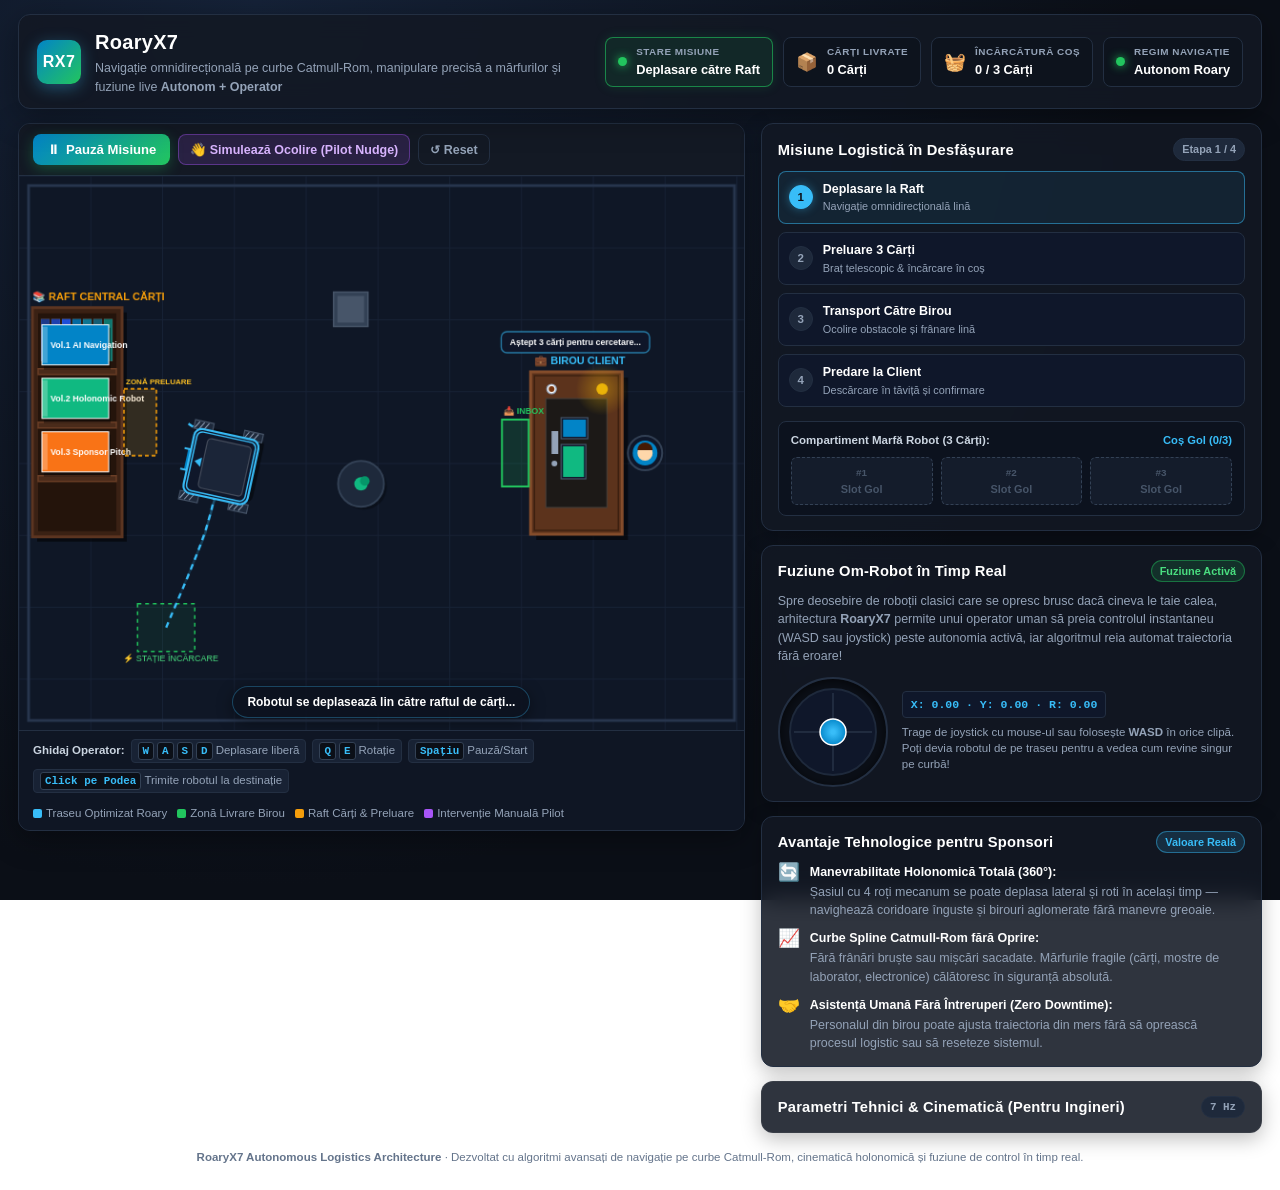
==== commit 33771a65: "Streamline UI: remove pill, manual stage buttons and checkboxes; enlarge bookshelf and executive des" ====
--- a/web/index.html
+++ b/web/index.html
@@ -13,7 +13,7 @@
       <div class="brand">
         <div class="logo-badge">RX7</div>
         <div>
-          <h1>RoaryX7 <span class="tag-pill">Soluție Autonomă de Curierat</span></h1>
+          <h1>RoaryX7</h1>
           <p class="subtitle">
             Navigație omnidirecțională pe curbe Catmull-Rom, manipulare precisă a mărfurilor și fuziune live <b>Autonom + Operator</b>
           </p>
@@ -66,33 +66,12 @@
               <button id="btn-toggle-mission" class="primary-btn" title="Pornește sau pune în pauză misiunea de curierat">
                 <span id="btn-mission-icon">▶</span> <span id="btn-mission-label">Pornește Misiune Curierat</span>
               </button>
-              <button id="btn-fetch-books" class="action-btn" title="Trimite robotul la raft să ia 3 cărți">
-                📚 Ia 3 Cărți de la Raft
-              </button>
-              <button id="btn-deliver-desk" class="action-btn" title="Trimite robotul la birou să livreze cărțile">
-                🛎️ Livrează la Birou
-              </button>
               <button id="btn-demo-nudge" class="action-btn accent" title="Simulează un operator care ocolește un obstacol cu joystick-ul">
                 👋 Simulează Ocolire (Pilot Nudge)
               </button>
               <button id="btn-reset" class="action-btn ghost" title="Resetează robotul la stația de andocare">
                 ↺ Reset
               </button>
-            </div>
-
-            <div class="layer-group">
-              <label class="toggle-pill" title="Arată traiectoria curbă Catmull-Rom">
-                <input type="checkbox" id="ov-path" checked /> <span>Traseu Curb</span>
-              </label>
-              <label class="toggle-pill" title="Arată urma lăsată de șasiul robotului">
-                <input type="checkbox" id="ov-trail" checked /> <span>Urmă</span>
-              </label>
-              <label class="toggle-pill" title="Arată marcajele de ambient ale sălii">
-                <input type="checkbox" id="ov-room" checked /> <span>Elemente Sală</span>
-              </label>
-              <label class="toggle-pill" title="Repetă automat ciclul: raft -> birou -> raft">
-                <input type="checkbox" id="ov-loop" checked /> <span>🔄 Ciclu Continuu</span>
-              </label>
             </div>
           </div>
 
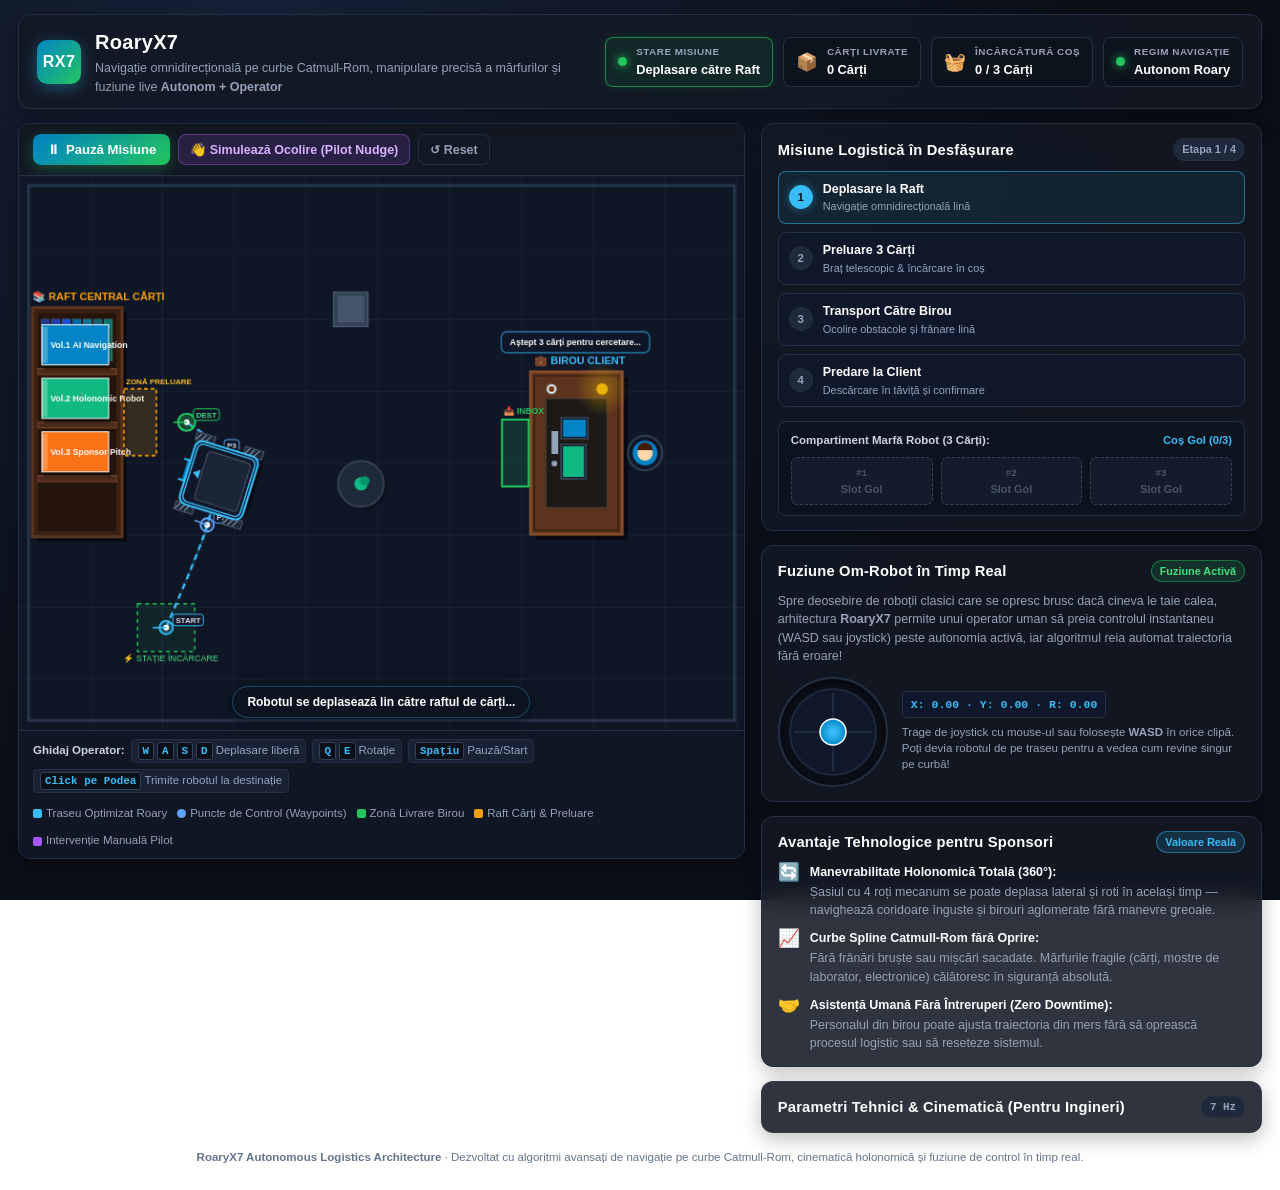
==== commit 6ec2d41e: "Render illuminated waypoint nodes and directional indicators along trajectory spline" ====
--- a/web/index.html
+++ b/web/index.html
@@ -94,6 +94,7 @@
             </div>
             <div class="canvas-legend">
               <span><i class="lg-swatch" style="background:#38bdf8"></i>Traseu Optimizat Roary</span>
+              <span><i class="lg-swatch" style="background:#60a5fa; border-radius:50%"></i>Puncte de Control (Waypoints)</span>
               <span><i class="lg-swatch" style="background:#22c55e"></i>Zonă Livrare Birou</span>
               <span><i class="lg-swatch" style="background:#f59e0b"></i>Raft Cărți &amp; Preluare</span>
               <span><i class="lg-swatch" style="background:#a855f7"></i>Intervenție Manuală Pilot</span>
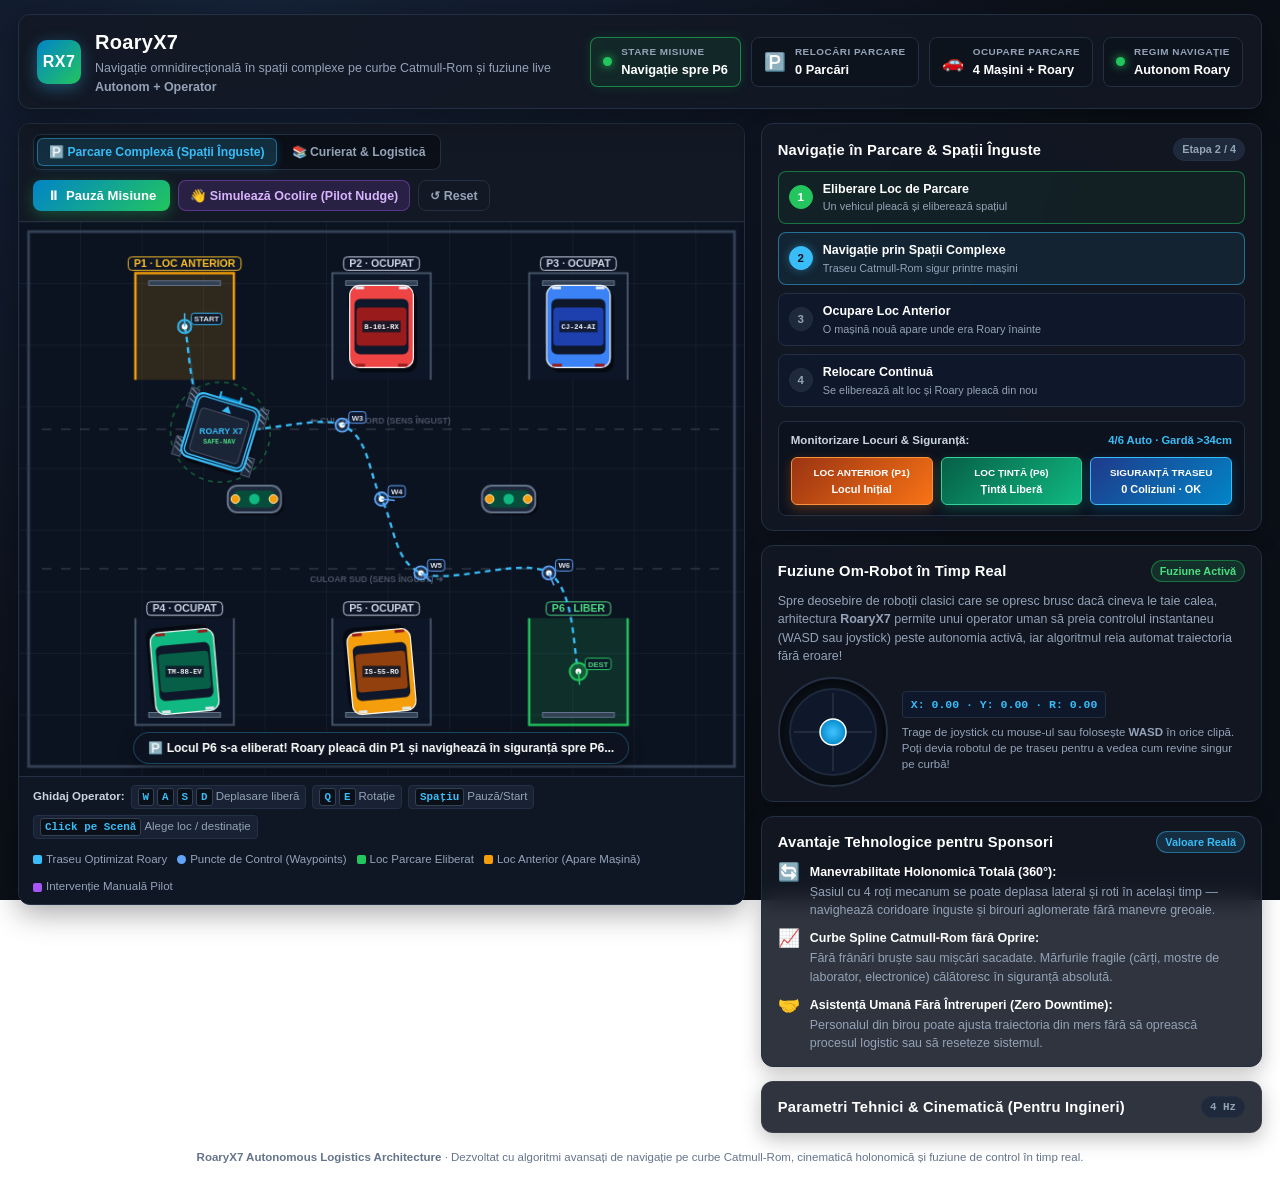
==== commit 26594faa: "Add Smart Parking Lot dynamic navigation scenario alongside Office Courier" ====
--- a/web/index.html
+++ b/web/index.html
@@ -15,7 +15,7 @@
         <div>
           <h1>RoaryX7</h1>
           <p class="subtitle">
-            Navigație omnidirecțională pe curbe Catmull-Rom, manipulare precisă a mărfurilor și fuziune live <b>Autonom + Operator</b>
+            Navigație omnidirecțională în spații complexe pe curbe Catmull-Rom și fuziune live <b>Autonom + Operator</b>
           </p>
         </div>
       </div>
@@ -26,23 +26,23 @@
           <span class="dot on" id="dot-mission"></span>
           <div>
             <div class="chip-label">Stare Misiune</div>
-            <div class="chip-val" id="mission-status-text">Gata de Livrare</div>
+            <div class="chip-val" id="mission-status-text">Gata de Navigație</div>
           </div>
         </div>
 
         <div class="stat-chip">
-          <div class="chip-icon">📦</div>
-          <div>
-            <div class="chip-label">Cărți Livrate</div>
-            <div class="chip-val" id="chip-delivered-count">0 Cărți</div>
+          <div class="chip-icon" id="chip-delivered-icon">🅿️</div>
+          <div>
+            <div class="chip-label" id="chip-delivered-label">Relocări Parcare</div>
+            <div class="chip-val" id="chip-delivered-count">0 Parcări</div>
           </div>
         </div>
 
         <div class="stat-chip">
-          <div class="chip-icon">🧺</div>
-          <div>
-            <div class="chip-label">Încărcătură Coș</div>
-            <div class="chip-val" id="chip-cargo-count">0 / 3 Cărți</div>
+          <div class="chip-icon" id="chip-cargo-icon">🚗</div>
+          <div>
+            <div class="chip-label" id="chip-cargo-label">Ocupare Parcare</div>
+            <div class="chip-val" id="chip-cargo-count">5 / 6 Locuri</div>
           </div>
         </div>
 
@@ -57,29 +57,37 @@
     </header>
 
     <div id="main">
-      <!-- ── Coloana Stângă: Sala / Biroul Modern & Canvas Interactiv ── -->
+      <!-- ── Coloana Stângă: Scena 2D & Canvas Interactiv ── -->
       <div id="left-col">
         <div id="canvas-wrap">
           <!-- Control Toolbar deasupra scenei -->
           <div id="canvas-toolbar">
+            <div class="scenario-switcher" id="scenario-switcher">
+              <button id="btn-scenario-parking" class="scenario-btn active" title="Scenariu Parcare Complexă: Roary navighează spații înguste între mașini">
+                🅿️ Parcare Complexă (Spații Înguste)
+              </button>
+              <button id="btn-scenario-courier" class="scenario-btn" title="Scenariu Curierat: Roary preia 3 cărți de la raft și le livrează la birou">
+                📚 Curierat &amp; Logistică
+              </button>
+            </div>
             <div class="mission-actions">
-              <button id="btn-toggle-mission" class="primary-btn" title="Pornește sau pune în pauză misiunea de curierat">
-                <span id="btn-mission-icon">▶</span> <span id="btn-mission-label">Pornește Misiune Curierat</span>
+              <button id="btn-toggle-mission" class="primary-btn" title="Pornește sau pune în pauză demonstrația autonomă">
+                <span id="btn-mission-icon">▶</span> <span id="btn-mission-label">Pornește Demonstrația</span>
               </button>
               <button id="btn-demo-nudge" class="action-btn accent" title="Simulează un operator care ocolește un obstacol cu joystick-ul">
                 👋 Simulează Ocolire (Pilot Nudge)
               </button>
-              <button id="btn-reset" class="action-btn ghost" title="Resetează robotul la stația de andocare">
+              <button id="btn-reset" class="action-btn ghost" title="Resetează scenariul curent">
                 ↺ Reset
               </button>
             </div>
           </div>
 
-          <!-- Canvas-ul 2D al Sălii -->
+          <!-- Canvas-ul 2D al Sălii / Parcării -->
           <div class="canvas-stage">
             <canvas id="field" width="760" height="580"></canvas>
             <div id="canvas-live-banner" class="canvas-banner">
-              Robot pregătit · Apasă „Pornește Misiune Curierat” sau folosește tastele WASD
+              Parcare Inteligentă · Roary așteaptă eliberarea unui loc de parcare...
             </div>
           </div>
 
@@ -90,13 +98,13 @@
               <span class="kbd-chip"><kbd>W</kbd><kbd>A</kbd><kbd>S</kbd><kbd>D</kbd> Deplasare liberă</span>
               <span class="kbd-chip"><kbd>Q</kbd><kbd>E</kbd> Rotație</span>
               <span class="kbd-chip"><kbd>Spațiu</kbd> Pauză/Start</span>
-              <span class="kbd-chip"><kbd>Click pe Podea</kbd> Trimite robotul la destinație</span>
-            </div>
-            <div class="canvas-legend">
+              <span class="kbd-chip"><kbd>Click pe Scenă</kbd> Alege loc / destinație</span>
+            </div>
+            <div class="canvas-legend" id="canvas-legend">
               <span><i class="lg-swatch" style="background:#38bdf8"></i>Traseu Optimizat Roary</span>
               <span><i class="lg-swatch" style="background:#60a5fa; border-radius:50%"></i>Puncte de Control (Waypoints)</span>
-              <span><i class="lg-swatch" style="background:#22c55e"></i>Zonă Livrare Birou</span>
-              <span><i class="lg-swatch" style="background:#f59e0b"></i>Raft Cărți &amp; Preluare</span>
+              <span><i class="lg-swatch" style="background:#22c55e"></i>Loc Parcare Eliberat</span>
+              <span><i class="lg-swatch" style="background:#f59e0b"></i>Loc Anterior (Apare Mașină)</span>
               <span><i class="lg-swatch" style="background:#a855f7"></i>Intervenție Manuală Pilot</span>
             </div>
           </div>
@@ -105,10 +113,10 @@
 
       <!-- ── Coloana Dreaptă: Carduri Executive pentru Sponsori ── -->
       <div id="panel">
-        <!-- Card 1: Etape Misiune & Inventar Coș -->
+        <!-- Card 1: Etape Misiune & Stare Parcare / Coș -->
         <div class="card sponsor-card">
           <div class="card-head">
-            <h3>Misiune Logistică în Desfășurare</h3>
+            <h3 id="mission-card-title">Navigație în Parcare &amp; Spații Înguste</h3>
             <span class="badge" id="mission-step-badge">Etapa 1 / 4</span>
           </div>
 
@@ -117,38 +125,38 @@
             <div class="step-item active" id="step-node-1">
               <div class="step-circle">1</div>
               <div class="step-info">
-                <strong>Deplasare la Raft</strong>
-                <small>Navigație omnidirecțională lină</small>
+                <strong id="step-title-1">Eliberare Loc de Parcare</strong>
+                <small id="step-sub-1">Un vehicul pleacă și eliberează spațiul</small>
               </div>
             </div>
             <div class="step-item" id="step-node-2">
               <div class="step-circle">2</div>
               <div class="step-info">
-                <strong>Preluare 3 Cărți</strong>
-                <small>Braț telescopic &amp; încărcare în coș</small>
+                <strong id="step-title-2">Navigație prin Spații Complexe</strong>
+                <small id="step-sub-2">Traseu Catmull-Rom sigur printre mașini</small>
               </div>
             </div>
             <div class="step-item" id="step-node-3">
               <div class="step-circle">3</div>
               <div class="step-info">
-                <strong>Transport Către Birou</strong>
-                <small>Ocolire obstacole și frânare lină</small>
+                <strong id="step-title-3">Ocupare Loc Anterior</strong>
+                <small id="step-sub-3">O mașină nouă apare unde era Roary înainte</small>
               </div>
             </div>
             <div class="step-item" id="step-node-4">
               <div class="step-circle">4</div>
               <div class="step-info">
-                <strong>Predare la Client</strong>
-                <small>Descărcare în tăviță și confirmare</small>
-              </div>
-            </div>
-          </div>
-
-          <!-- Vizualizator Coș de Cărți (3 Sloturi) -->
+                <strong id="step-title-4">Relocare Continuă</strong>
+                <small id="step-sub-4">Se eliberează alt loc și Roary pleacă din nou</small>
+              </div>
+            </div>
+          </div>
+
+          <!-- Vizualizator Stare Parcare / Coș de Cărți (3 Sloturi) -->
           <div class="cargo-section">
             <div class="cargo-head">
-              <span class="cargo-title">Compartiment Marfă Robot (3 Cărți):</span>
-              <span class="cargo-status" id="cargo-status-label">Coș Gol (0/3)</span>
+              <span class="cargo-title" id="cargo-title-label">Monitorizare Locuri &amp; Siguranță:</span>
+              <span class="cargo-status" id="cargo-status-label">5/6 Ocupate · 0 Coliziuni</span>
             </div>
             <div class="cargo-slots" id="cargo-slots-container">
               <div class="book-slot" id="book-slot-0">
--- a/web/styles.css
+++ b/web/styles.css
@@ -213,6 +213,41 @@
   flex-wrap: wrap;
 }
 
+.scenario-switcher {
+  display: inline-flex;
+  align-items: center;
+  background: #0b0f17;
+  border: 1px solid var(--border);
+  border-radius: var(--radius-sm);
+  padding: 3px;
+  gap: 4px;
+}
+
+.scenario-btn {
+  background: transparent;
+  color: var(--text-dim);
+  font-size: 0.76rem;
+  font-weight: 700;
+  padding: 6px 11px;
+  border-radius: 6px;
+  display: inline-flex;
+  align-items: center;
+  gap: 5px;
+  transition: all 0.18s ease;
+}
+
+.scenario-btn:hover {
+  color: #fff;
+  background: rgba(56, 189, 248, 0.08);
+}
+
+.scenario-btn.active {
+  background: rgba(56, 189, 248, 0.18);
+  color: #38bdf8;
+  border: 1px solid rgba(56, 189, 248, 0.45);
+  box-shadow: 0 2px 10px rgba(56, 189, 248, 0.18);
+}
+
 .mission-actions {
   display: flex;
   align-items: center;
@@ -653,6 +688,13 @@
   box-shadow: 0 4px 12px rgba(249, 115, 22, 0.3);
 }
 
+.book-slot.loaded-purple {
+  background: linear-gradient(135deg, #581c87, #a855f7);
+  border: 1px solid #c084fc;
+  color: #fff;
+  box-shadow: 0 4px 12px rgba(168, 85, 247, 0.3);
+}
+
 /* ── Joystick Card ── */
 .joy-container {
   display: flex;
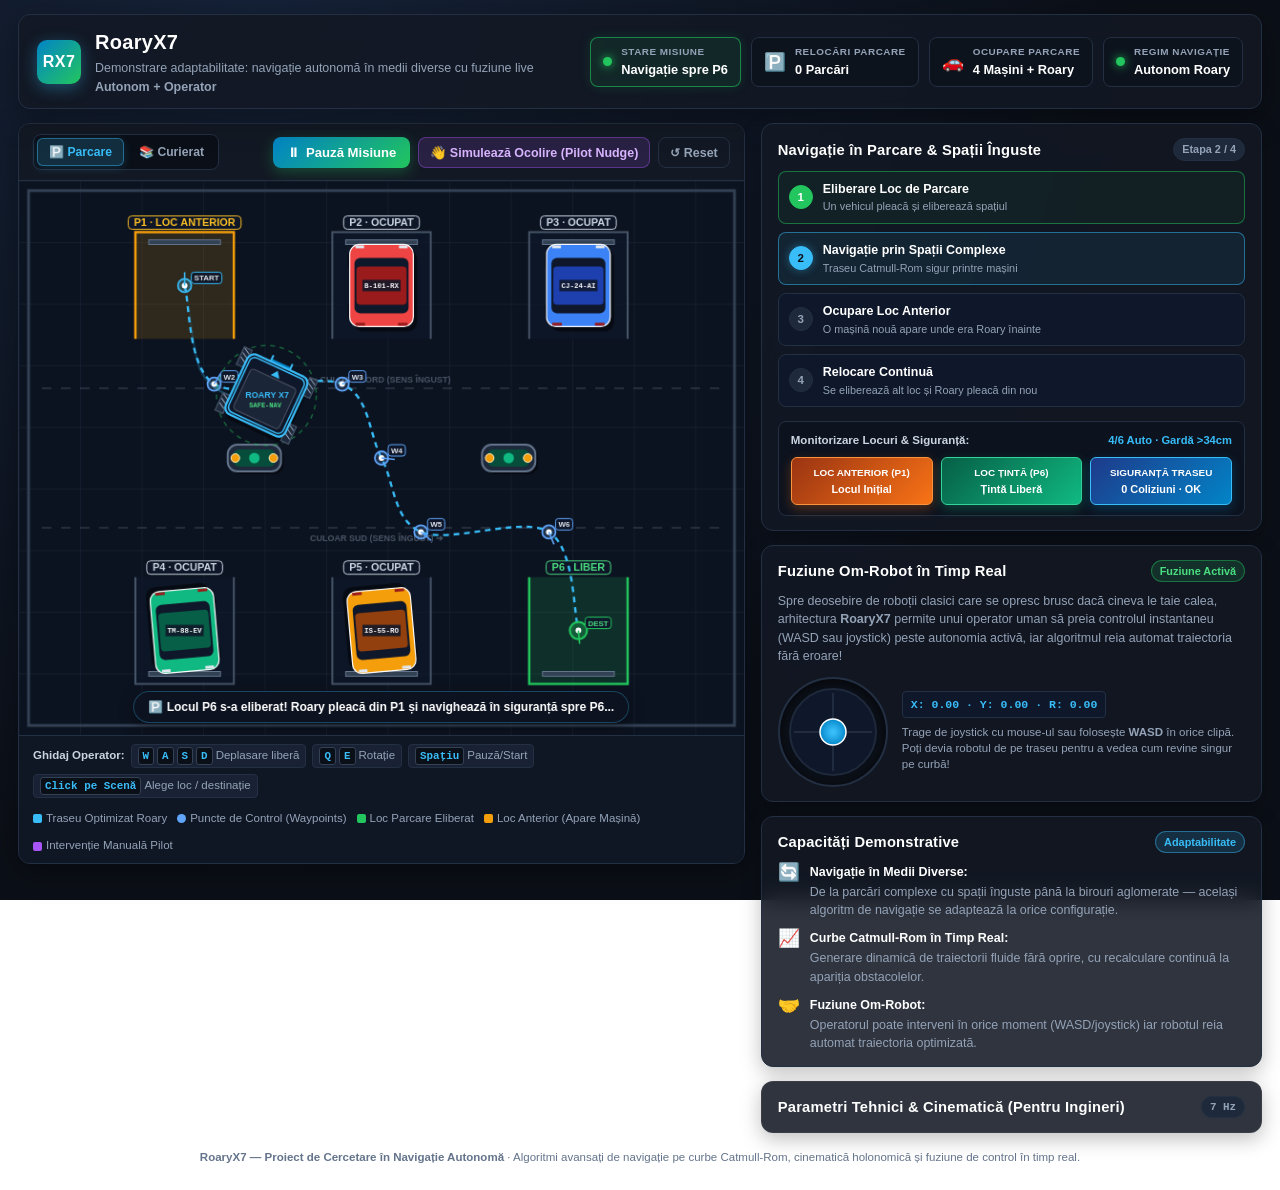
==== commit 28e96f83: "Improve sponsor showcase: simplify UI, emphasize adaptability across environments" ====
--- a/web/index.html
+++ b/web/index.html
@@ -15,7 +15,7 @@
         <div>
           <h1>RoaryX7</h1>
           <p class="subtitle">
-            Navigație omnidirecțională în spații complexe pe curbe Catmull-Rom și fuziune live <b>Autonom + Operator</b>
+            Demonstrare adaptabilitate: navigație autonomă în medii diverse cu fuziune live <b>Autonom + Operator</b>
           </p>
         </div>
       </div>
@@ -64,10 +64,10 @@
           <div id="canvas-toolbar">
             <div class="scenario-switcher" id="scenario-switcher">
               <button id="btn-scenario-parking" class="scenario-btn active" title="Scenariu Parcare Complexă: Roary navighează spații înguste între mașini">
-                🅿️ Parcare Complexă (Spații Înguste)
+                🅿️ Parcare
               </button>
               <button id="btn-scenario-courier" class="scenario-btn" title="Scenariu Curierat: Roary preia 3 cărți de la raft și le livrează la birou">
-                📚 Curierat &amp; Logistică
+                📚 Curierat
               </button>
             </div>
             <div class="mission-actions">
@@ -204,32 +204,32 @@
           </div>
         </div>
 
-        <!-- Card 3: De Ce Să Investești în RoaryX7 (Pentru Sponsori) -->
+        <!-- Card 3: Capacități de Adaptabilitate (Pentru Cercetare) -->
         <div class="card pitch-card">
           <div class="card-head">
-            <h3>Avantaje Tehnologice pentru Sponsori</h3>
-            <span class="badge highlight">Valoare Reală</span>
+            <h3>Capacități Demonstrative</h3>
+            <span class="badge highlight">Adaptabilitate</span>
           </div>
           <ul class="value-bullets">
             <li>
               <span class="val-icon">🔄</span>
               <div>
-                <strong>Manevrabilitate Holonomică Totală (360°):</strong>
-                Șasiul cu 4 roți mecanum se poate deplasa lateral și roti în același timp — navighează coridoare înguste și birouri aglomerate fără manevre greoaie.
+                <strong>Navigație în Medii Diverse:</strong>
+                De la parcări complexe cu spații înguste până la birouri aglomerate — același algoritm de navigație se adaptează la orice configurație.
               </div>
             </li>
             <li>
               <span class="val-icon">📈</span>
               <div>
-                <strong>Curbe Spline Catmull-Rom fără Oprire:</strong>
-                Fără frânări bruște sau mișcări sacadate. Mărfurile fragile (cărți, mostre de laborator, electronice) călătoresc în siguranță absolută.
+                <strong>Curbe Catmull-Rom în Timp Real:</strong>
+                Generare dinamică de traiectorii fluide fără oprire, cu recalculare continuă la apariția obstacolelor.
               </div>
             </li>
             <li>
               <span class="val-icon">🤝</span>
               <div>
-                <strong>Asistență Umană Fără Întreruperi (Zero Downtime):</strong>
-                Personalul din birou poate ajusta traiectoria din mers fără să oprească procesul logistic sau să reseteze sistemul.
+                <strong>Fuziune Om-Robot:</strong>
+                Operatorul poate interveni în orice moment (WASD/joystick) iar robotul reia automat traiectoria optimizată.
               </div>
             </li>
           </ul>
@@ -259,7 +259,7 @@
     <!-- ── Footer ── -->
     <footer>
       <p>
-        <b>RoaryX7 Autonomous Logistics Architecture</b> · Dezvoltat cu algoritmi avansați de navigație pe curbe Catmull-Rom, cinematică holonomică și fuziune de control în timp real.
+        <b>RoaryX7 — Proiect de Cercetare în Navigație Autonomă</b> · Algoritmi avansați de navigație pe curbe Catmull-Rom, cinematică holonomică și fuziune de control în timp real.
       </p>
     </footer>
   </div>
